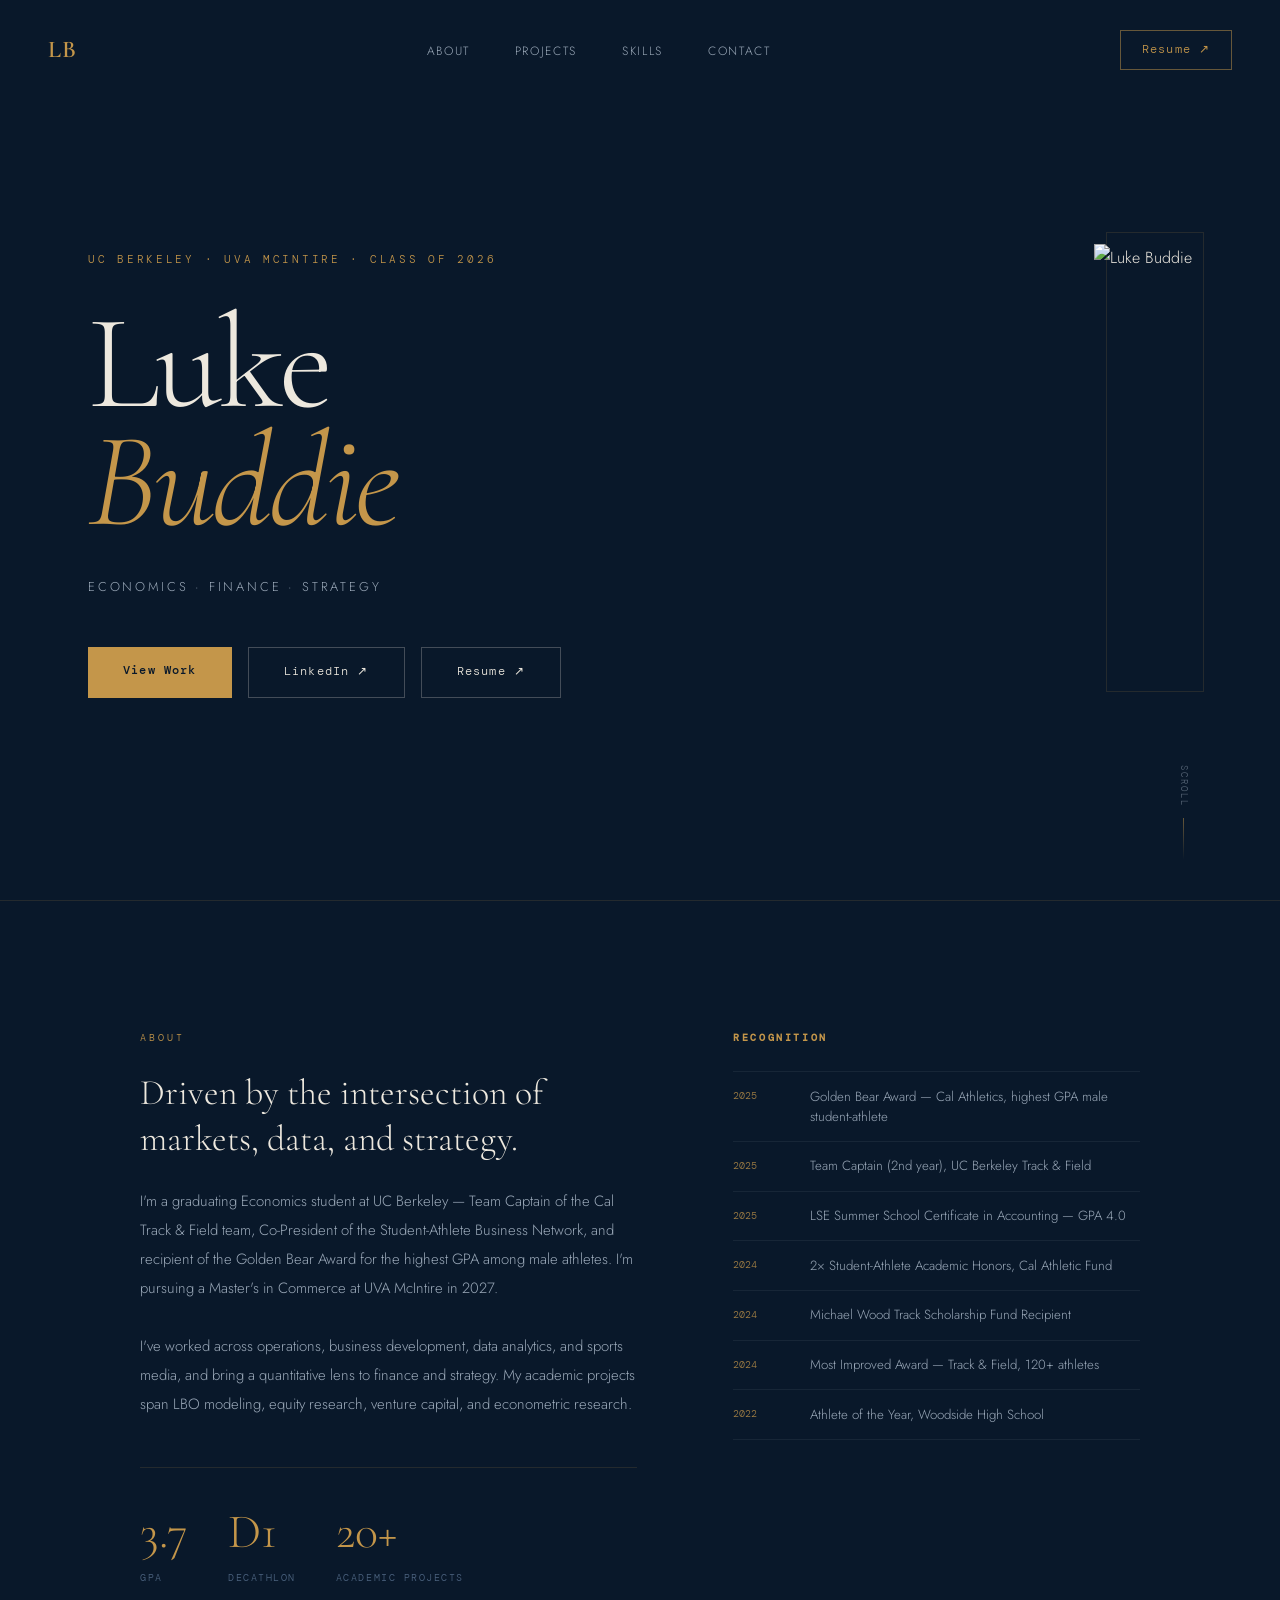
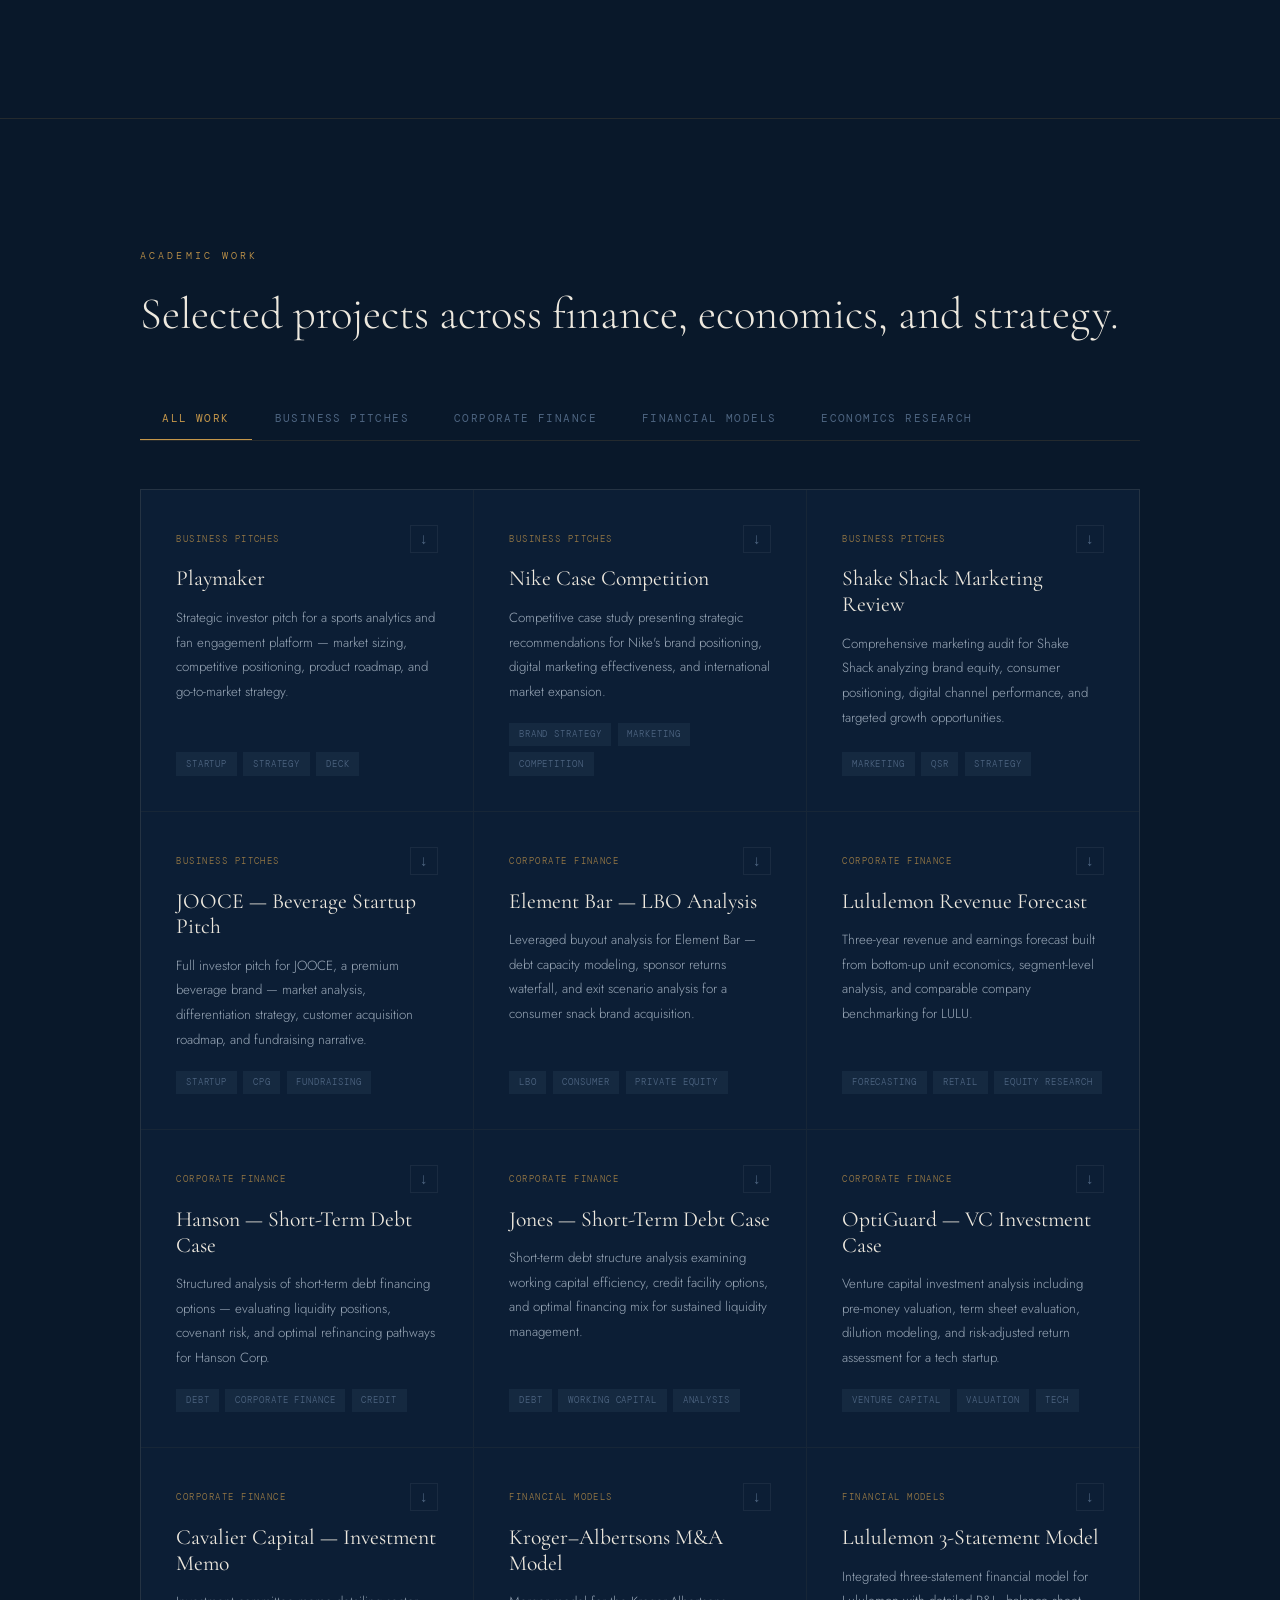
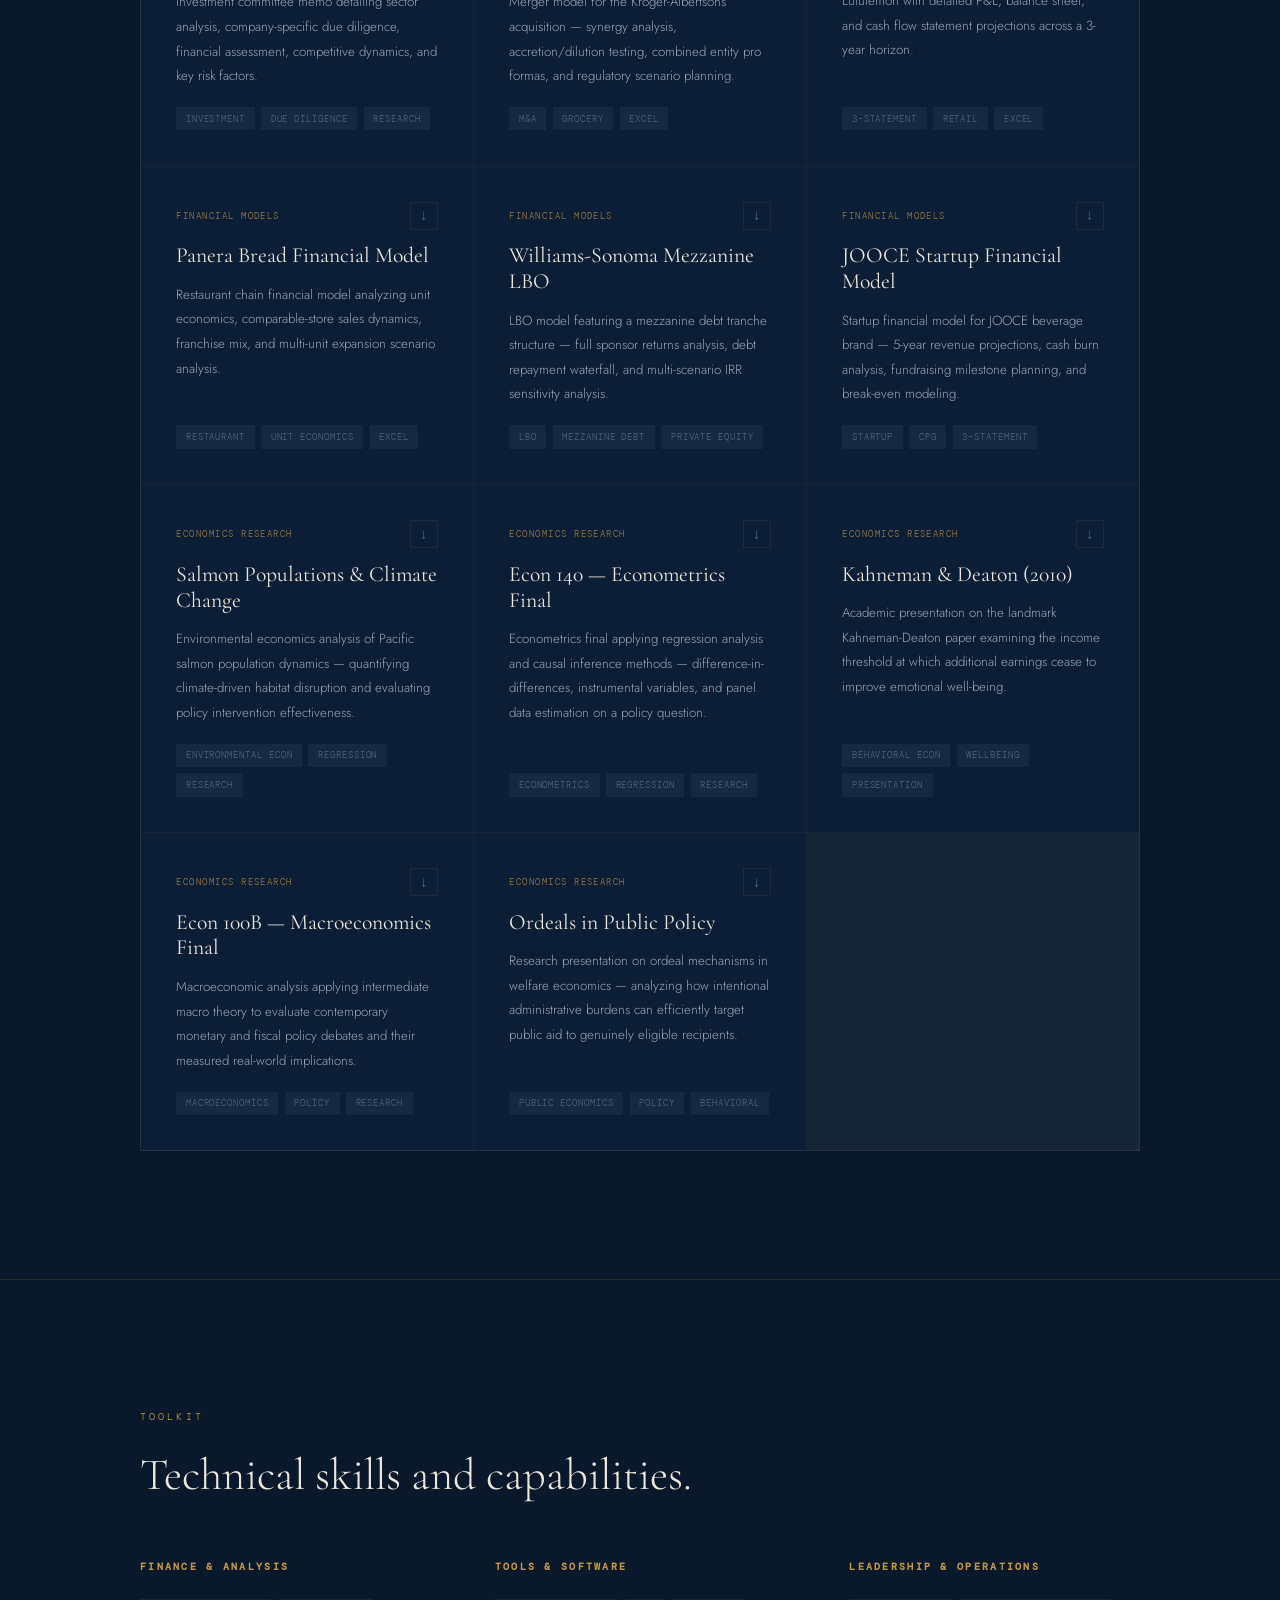
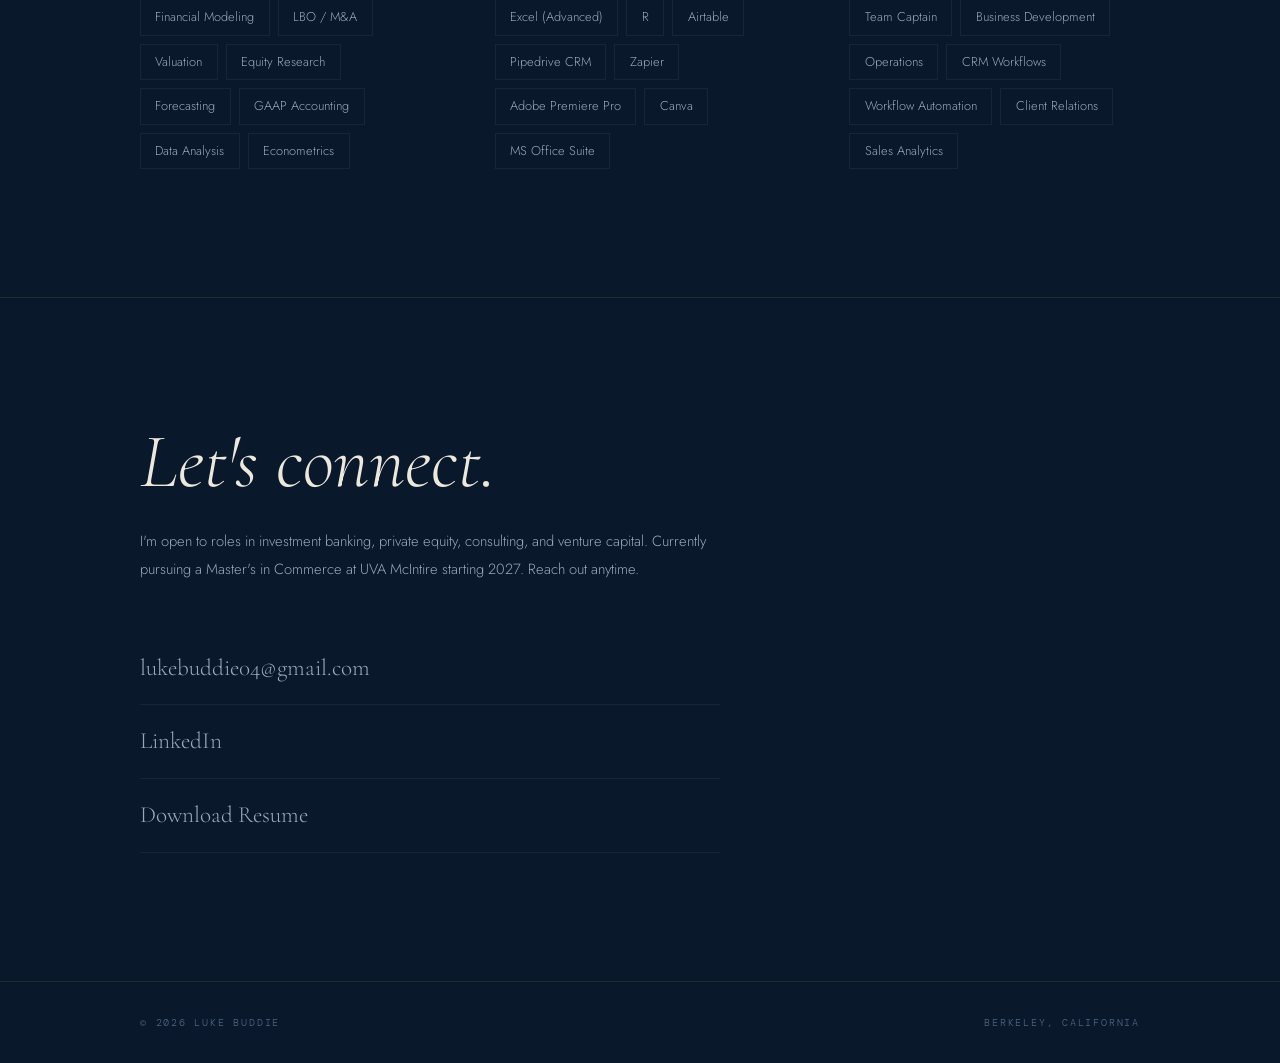
==== index.html @ 6f617be4 "Add files via upload" ====
<!DOCTYPE html>
<html lang="en">
<head>
    <meta charset="UTF-8">
    <meta name="viewport" content="width=device-width, initial-scale=1.0">
    <title>Luke Buddie | Economics & Finance Portfolio</title>
    <meta name="description" content="Portfolio of Luke Buddie — Economics student at UC Berkeley, finance and strategy professional, UC Berkeley Track & Field Team Captain.">
    <meta property="og:title" content="Luke Buddie | Economics & Finance Portfolio">
    <meta property="og:description" content="Academic projects in financial modeling, corporate finance, business strategy, and economics research.">
    <link rel="preconnect" href="https://fonts.googleapis.com">
    <link rel="preconnect" href="https://fonts.gstatic.com" crossorigin>
    <link href="https://fonts.googleapis.com/css2?family=Cormorant+Garamond:ital,wght@0,300;0,400;0,600;1,300;1,400;1,600&family=Jost:wght@300;400;500&family=DM+Mono:wght@300;400&display=swap" rel="stylesheet">
    <link rel="stylesheet" href="style.css">
</head>
<body>

<!-- ============ NAV ============ -->
<nav id="navbar">
    <a href="#" class="nav-logo">LB</a>
    <ul class="nav-links">
        <li><a href="#about">About</a></li>
        <li><a href="#projects">Projects</a></li>
        <li><a href="#skills">Skills</a></li>
        <li><a href="#contact">Contact</a></li>
    </ul>
    <a href="assets/Luke_Buddie_Resume.pdf" class="nav-cta" target="_blank">Resume ↗</a>
</nav>

<!-- ============ HERO ============ -->
<section id="hero">
    <div class="hero-content">
        <p class="hero-eyebrow reveal">UC Berkeley · UVA McIntire · Class of 2026</p>
        <h1 class="hero-name">
            <span>Luke</span>
            <span class="last">Buddie</span>
        </h1>
        <p class="hero-sub reveal">Economics · Finance · Strategy</p>
        <div class="hero-actions reveal">
            <a href="#projects" class="btn btn-primary">View Work</a>
            <a href="https://www.linkedin.com/in/lukebuddie/" class="btn btn-ghost" target="_blank">LinkedIn ↗</a>
            <a href="assets/Luke_Buddie_Resume.pdf" class="btn btn-ghost" target="_blank">Resume ↗</a>
        </div>
    </div>
    <div class="hero-image reveal">
        <div class="hero-image-wrap">
            <img src="assets/img/headshot.jpg" alt="Luke Buddie">
        </div>
    </div>
    <div class="hero-scroll">
        <span>Scroll</span>
        <div class="scroll-line"></div>
    </div>
</section>

<!-- ============ ABOUT ============ -->
<section id="about">
    <div class="container">
        <div class="about-grid">
            <div class="about-text reveal">
                <span class="section-label">About</span>
                <p class="about-headline">Driven by the intersection of markets, data, and strategy.</p>
                <p class="about-body">I'm a graduating Economics student at UC Berkeley — Team Captain of the Cal Track & Field team, Co-President of the Student-Athlete Business Network, and recipient of the Golden Bear Award for the highest GPA among male athletes. I'm pursuing a Master's in Commerce at UVA McIntire in 2027.<br><br>I've worked across operations, business development, data analytics, and sports media, and bring a quantitative lens to finance and strategy. My academic projects span LBO modeling, equity research, venture capital, and econometric research.</p>
                <div class="about-stats">
                    <div class="stat">
                        <span class="stat-num">3.7</span>
                        <span class="stat-label">GPA</span>
                    </div>
                    <div class="stat">
                        <span class="stat-num">D1</span>
                        <span class="stat-label">Decathlon</span>
                    </div>
                    <div class="stat">
                        <span class="stat-num">20+</span>
                        <span class="stat-label">Academic Projects</span>
                    </div>
                </div>
            </div>
            <div class="about-awards reveal">
                <h3 class="section-label">Recognition</h3>
                <ul>
                    <li>
                        <span class="award-year">2025</span>
                        <span>Golden Bear Award — Cal Athletics, highest GPA male student-athlete</span>
                    </li>
                    <li>
                        <span class="award-year">2025</span>
                        <span>Team Captain (2nd year), UC Berkeley Track & Field</span>
                    </li>
                    <li>
                        <span class="award-year">2025</span>
                        <span>LSE Summer School Certificate in Accounting — GPA 4.0</span>
                    </li>
                    <li>
                        <span class="award-year">2024</span>
                        <span>2× Student-Athlete Academic Honors, Cal Athletic Fund</span>
                    </li>
                    <li>
                        <span class="award-year">2024</span>
                        <span>Michael Wood Track Scholarship Fund Recipient</span>
                    </li>
                    <li>
                        <span class="award-year">2024</span>
                        <span>Most Improved Award — Track & Field, 120+ athletes</span>
                    </li>
                    <li>
                        <span class="award-year">2022</span>
                        <span>Athlete of the Year, Woodside High School</span>
                    </li>
                </ul>
            </div>
        </div>
    </div>
</section>

<!-- ============ PROJECTS ============ -->
<section id="projects">
    <div class="container">
        <span class="section-label reveal">Academic Work</span>
        <p class="section-headline reveal">Selected projects across finance, economics, and strategy.</p>

        <div class="tabs reveal">
            <button class="tab-btn active" data-filter="all">All Work</button>
            <button class="tab-btn" data-filter="business">Business Pitches</button>
            <button class="tab-btn" data-filter="corporate">Corporate Finance</button>
            <button class="tab-btn" data-filter="models">Financial Models</button>
            <button class="tab-btn" data-filter="economics">Economics Research</button>
        </div>

        <div class="projects-grid">

            <!-- ── BUSINESS PITCHES ── -->
            <div class="project-card" data-category="business">
                <div class="card-header">
                    <span class="card-tag">Business Pitches</span>
                    <a href="files/business-pitches/Playmaker Final Pitch.pptx" class="card-link" download title="Download">↓</a>
                </div>
                <h3>Playmaker</h3>
                <p>Strategic investor pitch for a sports analytics and fan engagement platform — market sizing, competitive positioning, product roadmap, and go-to-market strategy.</p>
                <div class="card-tags">
                    <span>Startup</span><span>Strategy</span><span>Deck</span>
                </div>
            </div>

            <div class="project-card" data-category="business">
                <div class="card-header">
                    <span class="card-tag">Business Pitches</span>
                    <a href="files/business-pitches/Nike Case Competition 2023.pdf" class="card-link" download title="Download">↓</a>
                </div>
                <h3>Nike Case Competition</h3>
                <p>Competitive case study presenting strategic recommendations for Nike's brand positioning, digital marketing effectiveness, and international market expansion.</p>
                <div class="card-tags">
                    <span>Brand Strategy</span><span>Marketing</span><span>Competition</span>
                </div>
            </div>

            <div class="project-card" data-category="business">
                <div class="card-header">
                    <span class="card-tag">Business Pitches</span>
                    <a href="files/business-pitches/Copy of Shake Shack Marketing Review.pptx" class="card-link" download title="Download">↓</a>
                </div>
                <h3>Shake Shack Marketing Review</h3>
                <p>Comprehensive marketing audit for Shake Shack analyzing brand equity, consumer positioning, digital channel performance, and targeted growth opportunities.</p>
                <div class="card-tags">
                    <span>Marketing</span><span>QSR</span><span>Strategy</span>
                </div>
            </div>

            <div class="project-card" data-category="business">
                <div class="card-header">
                    <span class="card-tag">Business Pitches</span>
                    <a href="files/business-pitches/JOOCE Presentation.pptx" class="card-link" download title="Download">↓</a>
                </div>
                <h3>JOOCE — Beverage Startup Pitch</h3>
                <p>Full investor pitch for JOOCE, a premium beverage brand — market analysis, differentiation strategy, customer acquisition roadmap, and fundraising narrative.</p>
                <div class="card-tags">
                    <span>Startup</span><span>CPG</span><span>Fundraising</span>
                </div>
            </div>

            <!-- ── CORPORATE FINANCE ── -->
            <div class="project-card" data-category="corporate">
                <div class="card-header">
                    <span class="card-tag">Corporate Finance</span>
                    <a href="files/corporate-finance/Element Bar- LB, HA, NF, IC (2).pdf" class="card-link" download title="Download">↓</a>
                </div>
                <h3>Element Bar — LBO Analysis</h3>
                <p>Leveraged buyout analysis for Element Bar — debt capacity modeling, sponsor returns waterfall, and exit scenario analysis for a consumer snack brand acquisition.</p>
                <div class="card-tags">
                    <span>LBO</span><span>Consumer</span><span>Private Equity</span>
                </div>
            </div>

            <div class="project-card" data-category="corporate">
                <div class="card-header">
                    <span class="card-tag">Corporate Finance</span>
                    <a href="files/corporate-finance/CASE B_ Lululemon forecasts - Luke Buddie.pdf" class="card-link" download title="Download">↓</a>
                </div>
                <h3>Lululemon Revenue Forecast</h3>
                <p>Three-year revenue and earnings forecast built from bottom-up unit economics, segment-level analysis, and comparable company benchmarking for LULU.</p>
                <div class="card-tags">
                    <span>Forecasting</span><span>Retail</span><span>Equity Research</span>
                </div>
            </div>

            <div class="project-card" data-category="corporate">
                <div class="card-header">
                    <span class="card-tag">Corporate Finance</span>
                    <a href="files/corporate-finance/Hanson - ST Debt Case.pdf" class="card-link" download title="Download">↓</a>
                </div>
                <h3>Hanson — Short-Term Debt Case</h3>
                <p>Structured analysis of short-term debt financing options — evaluating liquidity positions, covenant risk, and optimal refinancing pathways for Hanson Corp.</p>
                <div class="card-tags">
                    <span>Debt</span><span>Corporate Finance</span><span>Credit</span>
                </div>
            </div>

            <div class="project-card" data-category="corporate">
                <div class="card-header">
                    <span class="card-tag">Corporate Finance</span>
                    <a href="files/corporate-finance/Jones - ST Debt Case.pdf" class="card-link" download title="Download">↓</a>
                </div>
                <h3>Jones — Short-Term Debt Case</h3>
                <p>Short-term debt structure analysis examining working capital efficiency, credit facility options, and optimal financing mix for sustained liquidity management.</p>
                <div class="card-tags">
                    <span>Debt</span><span>Working Capital</span><span>Analysis</span>
                </div>
            </div>

            <div class="project-card" data-category="corporate">
                <div class="card-header">
                    <span class="card-tag">Corporate Finance</span>
                    <a href="files/corporate-finance/OptiGuard - VC Case.pdf" class="card-link" download title="Download">↓</a>
                </div>
                <h3>OptiGuard — VC Investment Case</h3>
                <p>Venture capital investment analysis including pre-money valuation, term sheet evaluation, dilution modeling, and risk-adjusted return assessment for a tech startup.</p>
                <div class="card-tags">
                    <span>Venture Capital</span><span>Valuation</span><span>Tech</span>
                </div>
            </div>

            <div class="project-card" data-category="corporate">
                <div class="card-header">
                    <span class="card-tag">Corporate Finance</span>
                    <a href="files/corporate-finance/Cavalier Capital- LB, GD, PS, CC.pdf" class="card-link" download title="Download">↓</a>
                </div>
                <h3>Cavalier Capital — Investment Memo</h3>
                <p>Investment committee memo detailing sector analysis, company-specific due diligence, financial assessment, competitive dynamics, and key risk factors.</p>
                <div class="card-tags">
                    <span>Investment</span><span>Due Diligence</span><span>Research</span>
                </div>
            </div>

            <!-- ── FINANCIAL MODELS ── -->
            <div class="project-card" data-category="models">
                <div class="card-header">
                    <span class="card-tag">Financial Models</span>
                    <a href="files/financial-models/Kroger Albertsons Excel (1).xlsx" class="card-link" download title="Download">↓</a>
                </div>
                <h3>Kroger–Albertsons M&amp;A Model</h3>
                <p>Merger model for the Kroger-Albertsons acquisition — synergy analysis, accretion/dilution testing, combined entity pro formas, and regulatory scenario planning.</p>
                <div class="card-tags">
                    <span>M&amp;A</span><span>Grocery</span><span>Excel</span>
                </div>
            </div>

            <div class="project-card" data-category="models">
                <div class="card-header">
                    <span class="card-tag">Financial Models</span>
                    <a href="files/financial-models/Case B Financials for Lululemon- Luke Buddie.xlsx" class="card-link" download title="Download">↓</a>
                </div>
                <h3>Lululemon 3-Statement Model</h3>
                <p>Integrated three-statement financial model for Lululemon with detailed P&amp;L, balance sheet, and cash flow statement projections across a 3-year horizon.</p>
                <div class="card-tags">
                    <span>3-Statement</span><span>Retail</span><span>Excel</span>
                </div>
            </div>

            <div class="project-card" data-category="models">
                <div class="card-header">
                    <span class="card-tag">Financial Models</span>
                    <a href="files/financial-models/Panera Case- Luke Buddie.xlsx" class="card-link" download title="Download">↓</a>
                </div>
                <h3>Panera Bread Financial Model</h3>
                <p>Restaurant chain financial model analyzing unit economics, comparable-store sales dynamics, franchise mix, and multi-unit expansion scenario analysis.</p>
                <div class="card-tags">
                    <span>Restaurant</span><span>Unit Economics</span><span>Excel</span>
                </div>
            </div>

            <div class="project-card" data-category="models">
                <div class="card-header">
                    <span class="card-tag">Financial Models</span>
                    <a href="files/financial-models/Williams Sonoma- Mezzanine Debt Player LBO.xlsx" class="card-link" download title="Download">↓</a>
                </div>
                <h3>Williams-Sonoma Mezzanine LBO</h3>
                <p>LBO model featuring a mezzanine debt tranche structure — full sponsor returns analysis, debt repayment waterfall, and multi-scenario IRR sensitivity analysis.</p>
                <div class="card-tags">
                    <span>LBO</span><span>Mezzanine Debt</span><span>Private Equity</span>
                </div>
            </div>

            <div class="project-card" data-category="models">
                <div class="card-header">
                    <span class="card-tag">Financial Models</span>
                    <a href="files/financial-models/JOOCE Financials.xlsx" class="card-link" download title="Download">↓</a>
                </div>
                <h3>JOOCE Startup Financial Model</h3>
                <p>Startup financial model for JOOCE beverage brand — 5-year revenue projections, cash burn analysis, fundraising milestone planning, and break-even modeling.</p>
                <div class="card-tags">
                    <span>Startup</span><span>CPG</span><span>3-Statement</span>
                </div>
            </div>

            <!-- ── ECONOMICS RESEARCH ── -->
            <div class="project-card" data-category="economics">
                <div class="card-header">
                    <span class="card-tag">Economics Research</span>
                    <a href="files/economics/Salmon Populations and Climate Change.pdf" class="card-link" download title="Download">↓</a>
                </div>
                <h3>Salmon Populations &amp; Climate Change</h3>
                <p>Environmental economics analysis of Pacific salmon population dynamics — quantifying climate-driven habitat disruption and evaluating policy intervention effectiveness.</p>
                <div class="card-tags">
                    <span>Environmental Econ</span><span>Regression</span><span>Research</span>
                </div>
            </div>

            <div class="project-card" data-category="economics">
                <div class="card-header">
                    <span class="card-tag">Economics Research</span>
                    <a href="files/economics/Econ 140 Final Writeup, Luke Buddie (1).pdf" class="card-link" download title="Download">↓</a>
                </div>
                <h3>Econ 140 — Econometrics Final</h3>
                <p>Econometrics final applying regression analysis and causal inference methods — difference-in-differences, instrumental variables, and panel data estimation on a policy question.</p>
                <div class="card-tags">
                    <span>Econometrics</span><span>Regression</span><span>Research</span>
                </div>
            </div>

            <div class="project-card" data-category="economics">
                <div class="card-header">
                    <span class="card-tag">Economics Research</span>
                    <a href="files/economics/Kahneman & Deaton(2010) .pptx" class="card-link" download title="Download">↓</a>
                </div>
                <h3>Kahneman &amp; Deaton (2010)</h3>
                <p>Academic presentation on the landmark Kahneman-Deaton paper examining the income threshold at which additional earnings cease to improve emotional well-being.</p>
                <div class="card-tags">
                    <span>Behavioral Econ</span><span>Wellbeing</span><span>Presentation</span>
                </div>
            </div>

            <div class="project-card" data-category="economics">
                <div class="card-header">
                    <span class="card-tag">Economics Research</span>
                    <a href="files/economics/Econ 100B Final Project (1).pdf" class="card-link" download title="Download">↓</a>
                </div>
                <h3>Econ 100B — Macroeconomics Final</h3>
                <p>Macroeconomic analysis applying intermediate macro theory to evaluate contemporary monetary and fiscal policy debates and their measured real-world implications.</p>
                <div class="card-tags">
                    <span>Macroeconomics</span><span>Policy</span><span>Research</span>
                </div>
            </div>

            <div class="project-card" data-category="economics">
                <div class="card-header">
                    <span class="card-tag">Economics Research</span>
                    <a href="files/economics/Ordeals.pptx" class="card-link" download title="Download">↓</a>
                </div>
                <h3>Ordeals in Public Policy</h3>
                <p>Research presentation on ordeal mechanisms in welfare economics — analyzing how intentional administrative burdens can efficiently target public aid to genuinely eligible recipients.</p>
                <div class="card-tags">
                    <span>Public Economics</span><span>Policy</span><span>Behavioral</span>
                </div>
            </div>

        </div><!-- /projects-grid -->
    </div>
</section>

<!-- ============ SKILLS ============ -->
<section id="skills">
    <div class="container">
        <span class="section-label reveal">Toolkit</span>
        <p class="section-headline reveal">Technical skills and capabilities.</p>
        <div class="skills-grid reveal">
            <div class="skill-group">
                <h4>Finance &amp; Analysis</h4>
                <div class="skill-tags">
                    <span>Financial Modeling</span>
                    <span>LBO / M&amp;A</span>
                    <span>Valuation</span>
                    <span>Equity Research</span>
                    <span>Forecasting</span>
                    <span>GAAP Accounting</span>
                    <span>Data Analysis</span>
                    <span>Econometrics</span>
                </div>
            </div>
            <div class="skill-group">
                <h4>Tools &amp; Software</h4>
                <div class="skill-tags">
                    <span>Excel (Advanced)</span>
                    <span>R</span>
                    <span>Airtable</span>
                    <span>Pipedrive CRM</span>
                    <span>Zapier</span>
                    <span>Adobe Premiere Pro</span>
                    <span>Canva</span>
                    <span>MS Office Suite</span>
                </div>
            </div>
            <div class="skill-group">
                <h4>Leadership &amp; Operations</h4>
                <div class="skill-tags">
                    <span>Team Captain</span>
                    <span>Business Development</span>
                    <span>Operations</span>
                    <span>CRM Workflows</span>
                    <span>Workflow Automation</span>
                    <span>Client Relations</span>
                    <span>Sales Analytics</span>
                </div>
            </div>
        </div>
    </div>
</section>

<!-- ============ CONTACT ============ -->
<section id="contact">
    <div class="container">
        <div class="contact-inner reveal">
            <h2>Let's connect.</h2>
            <p>I'm open to roles in investment banking, private equity, consulting, and venture capital. Currently pursuing a Master's in Commerce at UVA McIntire starting 2027. Reach out anytime.</p>
            <div class="contact-links">
                <a href="mailto:lukebuddie04@gmail.com">
                    lukebuddie04@gmail.com
                    <span>→</span>
                </a>
                <a href="https://www.linkedin.com/in/lukebuddie/" target="_blank">
                    LinkedIn
                    <span>↗</span>
                </a>
                <a href="assets/Luke_Buddie_Resume.pdf" target="_blank">
                    Download Resume
                    <span>↗</span>
                </a>
            </div>
        </div>
    </div>
</section>

<!-- ============ FOOTER ============ -->
<footer>
    <div class="container">
        <span>© 2026 Luke Buddie</span>
        <span>Berkeley, California</span>
    </div>
</footer>

<!-- ============ SCRIPTS ============ -->
<script>
    // ── Scroll reveal ──
    const revealObserver = new IntersectionObserver((entries) => {
        entries.forEach((entry, i) => {
            if (entry.isIntersecting) {
                setTimeout(() => {
                    entry.target.classList.add('visible');
                }, i * 55);
                revealObserver.unobserve(entry.target);
            }
        });
    }, { threshold: 0.07, rootMargin: '0px 0px -50px 0px' });

    document.querySelectorAll('.reveal').forEach(el => revealObserver.observe(el));

    // ── Project card scroll reveal (separate, so grid cells stagger nicely) ──
    const cardObserver = new IntersectionObserver((entries) => {
        entries.forEach((entry, i) => {
            if (entry.isIntersecting) {
                setTimeout(() => {
                    entry.target.style.opacity = '1';
                    entry.target.style.transform = 'translateY(0)';
                }, i * 45);
                cardObserver.unobserve(entry.target);
            }
        });
    }, { threshold: 0.05, rootMargin: '0px 0px -30px 0px' });

    document.querySelectorAll('.project-card').forEach(card => {
        card.style.opacity = '0';
        card.style.transform = 'translateY(22px)';
        card.style.transition = 'opacity 0.7s cubic-bezier(0.16,1,0.3,1), transform 0.7s cubic-bezier(0.16,1,0.3,1), background 0.35s';
        cardObserver.observe(card);
    });

    // ── Nav scroll effect ──
    const navbar = document.getElementById('navbar');
    window.addEventListener('scroll', () => {
        navbar.classList.toggle('scrolled', window.scrollY > 60);
    }, { passive: true });

    // ── Project tab filtering ──
    document.querySelectorAll('.tab-btn').forEach(btn => {
        btn.addEventListener('click', () => {
            document.querySelectorAll('.tab-btn').forEach(b => b.classList.remove('active'));
            btn.classList.add('active');

            const filter = btn.dataset.filter;
            let delay = 0;

            document.querySelectorAll('.project-card').forEach(card => {
                const show = filter === 'all' || card.dataset.category === filter;
                if (show) {
                    card.style.display = 'flex';
                    card.style.opacity = '0';
                    card.style.transform = 'translateY(16px)';
                    setTimeout(() => {
                        card.style.opacity = '1';
                        card.style.transform = 'translateY(0)';
                    }, delay);
                    delay += 40;
                } else {
                    card.style.display = 'none';
                }
            });
        });
    });
</script>
</body>
</html>
---- style.css ----
/* ============================================
   ROOT & RESET
   ============================================ */
*, *::before, *::after {
    box-sizing: border-box;
    margin: 0;
    padding: 0;
}

:root {
    --navy:       #09182a;
    --navy-mid:   #0d2037;
    --navy-card:  #0c1e35;
    --navy-light: #142c48;
    --gold:       #c4964a;
    --gold-light: #d9b87a;
    --cream:      #ede8de;
    --cream-dim:  #9aa8b8;
    --muted:      #4d6480;
    --border:     rgba(196, 150, 74, 0.14);
    --border-dim: rgba(255, 255, 255, 0.06);

    --font-display: 'Cormorant Garamond', Georgia, serif;
    --font-body:    'Jost', sans-serif;
    --font-mono:    'DM Mono', monospace;

    --ease:     cubic-bezier(0.25, 0.46, 0.45, 0.94);
    --ease-out: cubic-bezier(0.16, 1, 0.3, 1);
}

html {
    scroll-behavior: smooth;
}

body {
    background: var(--navy);
    color: var(--cream);
    font-family: var(--font-body);
    font-weight: 300;
    line-height: 1.75;
    overflow-x: hidden;
}

::selection {
    background: var(--gold);
    color: var(--navy);
}

::-webkit-scrollbar { width: 3px; }
::-webkit-scrollbar-track { background: var(--navy); }
::-webkit-scrollbar-thumb { background: var(--gold); border-radius: 2px; }

/* ============================================
   ANIMATIONS
   ============================================ */
@keyframes nameIn {
    from { opacity: 0; transform: translateY(48px) skewY(2deg); }
    to   { opacity: 1; transform: translateY(0) skewY(0); }
}

@keyframes scrollPulse {
    0%   { transform: scaleY(0); opacity: 1; transform-origin: top; }
    70%  { transform: scaleY(1); opacity: 1; transform-origin: top; }
    100% { transform: scaleY(1); opacity: 0; transform-origin: top; }
}

.reveal {
    opacity: 0;
    transform: translateY(28px);
    transition: opacity 0.9s var(--ease-out), transform 0.9s var(--ease-out);
}
.reveal.visible {
    opacity: 1;
    transform: translateY(0);
}

/* ============================================
   LAYOUT
   ============================================ */
.container {
    max-width: 1080px;
    margin: 0 auto;
    padding: 0 2.5rem;
}

.section-label {
    font-family: var(--font-mono);
    font-size: 0.65rem;
    letter-spacing: 0.3em;
    text-transform: uppercase;
    color: var(--gold);
    margin-bottom: 1.4rem;
    display: block;
}

.section-headline {
    font-family: var(--font-display);
    font-size: clamp(2rem, 3.5vw, 2.8rem);
    font-weight: 300;
    line-height: 1.2;
    color: var(--cream);
    margin-bottom: 3.5rem;
}

/* ============================================
   NAVIGATION
   ============================================ */
#navbar {
    position: fixed;
    top: 0; left: 0; right: 0;
    z-index: 100;
    display: flex;
    align-items: center;
    justify-content: space-between;
    padding: 1.8rem 3rem;
    transition: background 0.5s var(--ease), padding 0.4s var(--ease), border-color 0.5s;
    border-bottom: 1px solid transparent;
}

#navbar.scrolled {
    background: rgba(9, 24, 42, 0.93);
    backdrop-filter: blur(14px);
    padding: 1.1rem 3rem;
    border-bottom-color: var(--border);
}

.nav-logo {
    font-family: var(--font-display);
    font-size: 1.5rem;
    font-weight: 600;
    color: var(--gold);
    text-decoration: none;
    letter-spacing: 0.04em;
}

.nav-links {
    display: flex;
    list-style: none;
    gap: 2.8rem;
}

.nav-links a {
    font-family: var(--font-body);
    font-size: 0.75rem;
    letter-spacing: 0.14em;
    text-transform: uppercase;
    color: var(--cream-dim);
    text-decoration: none;
    transition: color 0.3s;
}

.nav-links a:hover { color: var(--cream); }

.nav-cta {
    font-family: var(--font-mono);
    font-size: 0.72rem;
    letter-spacing: 0.1em;
    color: var(--gold);
    text-decoration: none;
    border: 1px solid rgba(196,150,74,0.5);
    padding: 0.55rem 1.3rem;
    transition: all 0.3s;
}

.nav-cta:hover {
    background: var(--gold);
    color: var(--navy);
    border-color: var(--gold);
}

/* ============================================
   HERO
   ============================================ */
#hero {
    min-height: 100vh;
    display: flex;
    align-items: center;
    padding: 8rem 3rem 5rem;
    max-width: 1200px;
    margin: 0 auto;
    gap: 5rem;
    position: relative;
}

.hero-content { flex: 1.3; }

.hero-eyebrow {
    font-family: var(--font-mono);
    font-size: 0.68rem;
    letter-spacing: 0.25em;
    text-transform: uppercase;
    color: var(--gold);
    margin-bottom: 2.2rem;
    transition-delay: 0.05s;
}

.hero-name {
    font-family: var(--font-display);
    font-size: clamp(5.5rem, 10.5vw, 9.5rem);
    font-weight: 300;
    line-height: 0.88;
    letter-spacing: -0.025em;
    display: flex;
    flex-direction: column;
    margin-bottom: 2.2rem;
    overflow: hidden;
}

.hero-name span {
    display: block;
    opacity: 0;
    animation: nameIn 1.2s var(--ease-out) forwards;
}

.hero-name .last {
    color: var(--gold);
    font-style: italic;
    animation-delay: 0.18s;
}

.hero-sub {
    font-family: var(--font-body);
    font-size: 0.8rem;
    letter-spacing: 0.22em;
    text-transform: uppercase;
    color: var(--cream-dim);
    margin-bottom: 3rem;
    transition-delay: 0.35s;
}

.hero-actions {
    display: flex;
    gap: 1rem;
    flex-wrap: wrap;
    transition-delay: 0.45s;
}

.btn {
    font-family: var(--font-mono);
    font-size: 0.72rem;
    letter-spacing: 0.1em;
    text-decoration: none;
    padding: 0.9rem 2.2rem;
    transition: all 0.35s var(--ease);
    cursor: pointer;
    border: none;
    display: inline-block;
}

.btn-primary {
    background: var(--gold);
    color: var(--navy);
    font-weight: 500;
}
.btn-primary:hover {
    background: var(--gold-light);
    transform: translateY(-2px);
}

.btn-ghost {
    color: var(--cream);
    border: 1px solid rgba(237,232,222,0.25);
}
.btn-ghost:hover {
    border-color: var(--cream-dim);
    background: rgba(255,255,255,0.04);
    transform: translateY(-2px);
}

/* Hero image */
.hero-image {
    flex: 0.75;
    display: flex;
    justify-content: flex-end;
    align-items: flex-end;
    transition-delay: 0.5s;
}

.hero-image-wrap {
    position: relative;
}

.hero-image-wrap::before {
    content: '';
    position: absolute;
    inset: -12px -12px 12px 12px;
    border: 1px solid var(--border);
    pointer-events: none;
}

.hero-image img {
    width: 100%;
    max-width: 330px;
    height: 460px;
    object-fit: cover;
    object-position: center top;
    display: block;
    filter: grayscale(15%);
}

/* Scroll indicator */
.hero-scroll {
    position: absolute;
    bottom: 2.5rem;
    right: 3rem;
    display: flex;
    flex-direction: column;
    align-items: center;
    gap: 0.7rem;
    opacity: 0.5;
}

.hero-scroll span {
    font-family: var(--font-mono);
    font-size: 0.58rem;
    letter-spacing: 0.22em;
    text-transform: uppercase;
    color: var(--cream-dim);
    writing-mode: vertical-rl;
}

.scroll-line {
    width: 1px;
    height: 42px;
    background: linear-gradient(to bottom, var(--gold), transparent);
    animation: scrollPulse 2.2s ease-in-out infinite;
}

/* ============================================
   ABOUT
   ============================================ */
#about {
    padding: 8rem 0;
    border-top: 1px solid var(--border);
}

.about-grid {
    display: grid;
    grid-template-columns: 1.1fr 0.9fr;
    gap: 6rem;
    align-items: start;
}

.about-headline {
    font-family: var(--font-display);
    font-size: clamp(1.7rem, 2.8vw, 2.3rem);
    font-weight: 300;
    line-height: 1.3;
    color: var(--cream);
    margin-bottom: 1.5rem;
}

.about-body {
    font-size: 0.93rem;
    color: var(--cream-dim);
    line-height: 1.95;
    margin-bottom: 3rem;
}

.about-stats {
    display: flex;
    gap: 2.5rem;
    padding-top: 2.5rem;
    border-top: 1px solid var(--border);
}

.stat-num {
    display: block;
    font-family: var(--font-display);
    font-size: 3rem;
    font-weight: 300;
    color: var(--gold);
    line-height: 1;
    margin-bottom: 0.4rem;
}

.stat-label {
    font-family: var(--font-mono);
    font-size: 0.6rem;
    letter-spacing: 0.16em;
    text-transform: uppercase;
    color: var(--muted);
}

/* Awards */
.about-awards h3 {
    font-family: var(--font-mono);
    font-size: 0.65rem;
    letter-spacing: 0.25em;
    text-transform: uppercase;
    color: var(--gold);
    margin-bottom: 1.5rem;
}

.about-awards ul { list-style: none; }

.about-awards li {
    display: grid;
    grid-template-columns: 58px 1fr;
    gap: 1.2rem;
    padding: 0.9rem 0;
    border-bottom: 1px solid var(--border-dim);
    font-size: 0.83rem;
    color: var(--cream-dim);
    line-height: 1.5;
}

.about-awards li:first-child { border-top: 1px solid var(--border-dim); }

.award-year {
    font-family: var(--font-mono);
    font-size: 0.65rem;
    color: var(--gold);
    padding-top: 0.1rem;
    opacity: 0.8;
}

/* ============================================
   PROJECTS
   ============================================ */
#projects {
    padding: 8rem 0;
    border-top: 1px solid var(--border);
}

/* Tabs */
.tabs {
    display: flex;
    border-bottom: 1px solid var(--border);
    margin-bottom: 3rem;
    overflow-x: auto;
    scrollbar-width: none;
}
.tabs::-webkit-scrollbar { display: none; }

.tab-btn {
    font-family: var(--font-mono);
    font-size: 0.68rem;
    letter-spacing: 0.13em;
    text-transform: uppercase;
    color: var(--muted);
    background: none;
    border: none;
    padding: 0.85rem 1.4rem;
    cursor: pointer;
    transition: color 0.3s;
    border-bottom: 2px solid transparent;
    margin-bottom: -1px;
    white-space: nowrap;
}
.tab-btn:hover { color: var(--cream-dim); }
.tab-btn.active {
    color: var(--gold);
    border-bottom-color: var(--gold);
}

/* Grid */
.projects-grid {
    display: grid;
    grid-template-columns: repeat(auto-fill, minmax(310px, 1fr));
    gap: 1px;
    background: var(--border-dim);
    border: 1px solid var(--border-dim);
}

.project-card {
    background: var(--navy-card);
    padding: 2.2rem;
    display: flex;
    flex-direction: column;
    gap: 0.85rem;
    position: relative;
    overflow: hidden;
    transition: background 0.35s, transform 0.35s var(--ease);
}

.project-card::after {
    content: '';
    position: absolute;
    left: 0; top: 0; bottom: 0;
    width: 2px;
    background: var(--gold);
    transform: scaleY(0);
    transform-origin: bottom;
    transition: transform 0.4s var(--ease-out);
}

.project-card:hover { background: var(--navy-light); }
.project-card:hover::after { transform: scaleY(1); }

.card-header {
    display: flex;
    justify-content: space-between;
    align-items: center;
}

.card-tag {
    font-family: var(--font-mono);
    font-size: 0.58rem;
    letter-spacing: 0.16em;
    text-transform: uppercase;
    color: var(--gold);
    opacity: 0.75;
}

.card-link {
    width: 28px;
    height: 28px;
    display: flex;
    align-items: center;
    justify-content: center;
    color: var(--muted);
    text-decoration: none;
    border: 1px solid var(--border-dim);
    font-size: 0.95rem;
    transition: all 0.3s;
}
.card-link:hover {
    color: var(--gold);
    border-color: rgba(196,150,74,0.4);
}

.project-card h3 {
    font-family: var(--font-display);
    font-size: 1.35rem;
    font-weight: 400;
    color: var(--cream);
    line-height: 1.2;
}

.project-card p {
    font-size: 0.83rem;
    color: var(--cream-dim);
    line-height: 1.85;
    flex: 1;
}

.card-tags {
    display: flex;
    flex-wrap: wrap;
    gap: 0.4rem;
    margin-top: 0.3rem;
}

.card-tags span {
    font-family: var(--font-mono);
    font-size: 0.58rem;
    letter-spacing: 0.1em;
    text-transform: uppercase;
    color: var(--muted);
    background: rgba(77,100,128,0.15);
    padding: 0.22rem 0.6rem;
}

/* ============================================
   SKILLS
   ============================================ */
#skills {
    padding: 8rem 0;
    border-top: 1px solid var(--border);
}

.skills-grid {
    display: grid;
    grid-template-columns: repeat(3, 1fr);
    gap: 4rem;
}

.skill-group h4 {
    font-family: var(--font-mono);
    font-size: 0.65rem;
    letter-spacing: 0.22em;
    text-transform: uppercase;
    color: var(--gold);
    margin-bottom: 1.4rem;
}

.skill-tags {
    display: flex;
    flex-wrap: wrap;
    gap: 0.5rem;
}

.skill-tags span {
    font-family: var(--font-body);
    font-size: 0.8rem;
    font-weight: 300;
    color: var(--cream-dim);
    border: 1px solid var(--border-dim);
    padding: 0.38rem 0.9rem;
    transition: border-color 0.3s, color 0.3s;
}

.skill-tags span:hover {
    border-color: rgba(196,150,74,0.35);
    color: var(--cream);
}

/* ============================================
   CONTACT
   ============================================ */
#contact {
    padding: 8rem 0;
    border-top: 1px solid var(--border);
}

.contact-inner { max-width: 580px; }

.contact-inner h2 {
    font-family: var(--font-display);
    font-size: clamp(3rem, 6vw, 5.5rem);
    font-weight: 300;
    font-style: italic;
    color: var(--cream);
    line-height: 0.95;
    margin-bottom: 1.8rem;
}

.contact-inner p {
    font-size: 0.92rem;
    color: var(--cream-dim);
    line-height: 1.9;
    margin-bottom: 3rem;
}

.contact-links { display: flex; flex-direction: column; }

.contact-links a {
    font-family: var(--font-display);
    font-size: 1.45rem;
    font-weight: 300;
    color: var(--cream-dim);
    text-decoration: none;
    padding: 1rem 0;
    border-bottom: 1px solid var(--border-dim);
    transition: color 0.3s, padding-left 0.35s var(--ease);
    display: flex;
    align-items: center;
    justify-content: space-between;
}

.contact-links a span {
    font-family: var(--font-mono);
    font-size: 0.75rem;
    opacity: 0;
    transition: opacity 0.3s;
    color: var(--gold);
}

.contact-links a:hover {
    color: var(--cream);
    padding-left: 0.8rem;
}
.contact-links a:hover span { opacity: 1; }

/* ============================================
   FOOTER
   ============================================ */
footer {
    padding: 2rem 0;
    border-top: 1px solid var(--border);
}

footer .container {
    display: flex;
    justify-content: space-between;
    align-items: center;
}

footer span {
    font-family: var(--font-mono);
    font-size: 0.62rem;
    letter-spacing: 0.18em;
    text-transform: uppercase;
    color: var(--muted);
}

/* ============================================
   RESPONSIVE
   ============================================ */
@media (max-width: 900px) {
    #hero {
        flex-direction: column-reverse;
        min-height: auto;
        padding-top: 7rem;
        gap: 3rem;
    }
    .hero-image { justify-content: center; }
    .hero-image img { max-width: 260px; height: 360px; }
    .hero-image-wrap::before { display: none; }

    .about-grid { grid-template-columns: 1fr; gap: 3.5rem; }
    .skills-grid { grid-template-columns: 1fr 1fr; gap: 2.5rem; }
    #navbar { padding: 1.4rem 2rem; }
    #navbar.scrolled { padding: 1rem 2rem; }
}

@media (max-width: 600px) {
    .nav-links { display: none; }
    #navbar, #navbar.scrolled { padding: 1.2rem 1.5rem; }
    #hero { padding: 6rem 1.5rem 3rem; }
    .hero-name { font-size: clamp(4rem, 16vw, 6rem); }
    .container { padding: 0 1.5rem; }
    .projects-grid { grid-template-columns: 1fr; }
    .skills-grid { grid-template-columns: 1fr; }
    .about-stats { gap: 1.8rem; }
    .hero-scroll { display: none; }
    footer .container { flex-direction: column; gap: 0.4rem; }
}
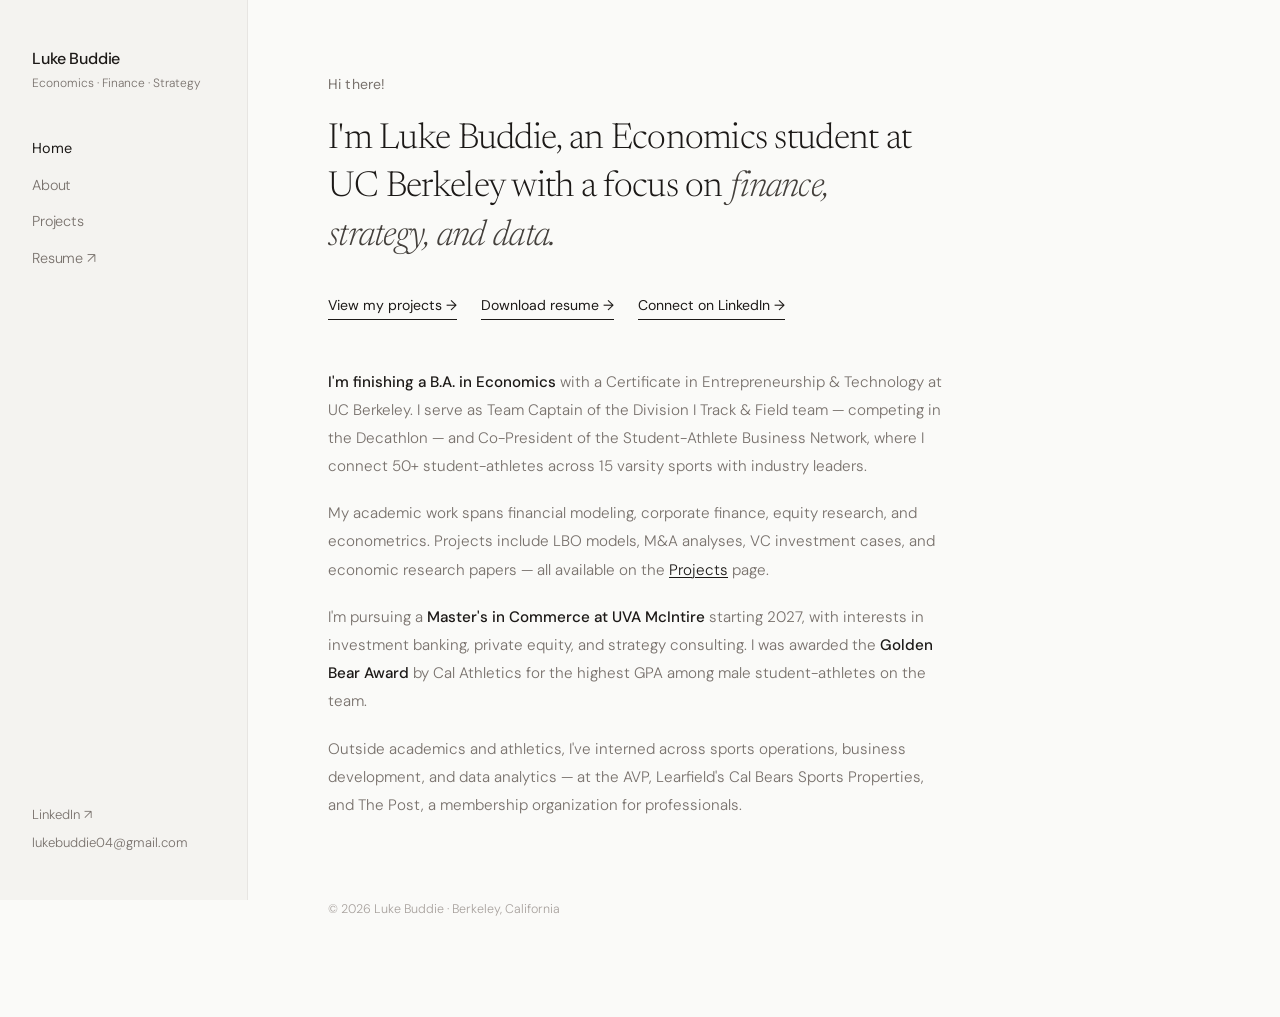
==== commit 4aa70782: "Add files via upload" ====
--- a/index.html
+++ b/index.html
@@ -3,527 +3,90 @@
 <head>
     <meta charset="UTF-8">
     <meta name="viewport" content="width=device-width, initial-scale=1.0">
-    <title>Luke Buddie | Economics & Finance Portfolio</title>
-    <meta name="description" content="Portfolio of Luke Buddie — Economics student at UC Berkeley, finance and strategy professional, UC Berkeley Track & Field Team Captain.">
-    <meta property="og:title" content="Luke Buddie | Economics & Finance Portfolio">
-    <meta property="og:description" content="Academic projects in financial modeling, corporate finance, business strategy, and economics research.">
-    <link rel="preconnect" href="https://fonts.googleapis.com">
-    <link rel="preconnect" href="https://fonts.gstatic.com" crossorigin>
-    <link href="https://fonts.googleapis.com/css2?family=Cormorant+Garamond:ital,wght@0,300;0,400;0,600;1,300;1,400;1,600&family=Jost:wght@300;400;500&family=DM+Mono:wght@300;400&display=swap" rel="stylesheet">
+    <title>Luke Buddie</title>
+    <meta name="description" content="Luke Buddie — Economics at UC Berkeley, finance and strategy.">
     <link rel="stylesheet" href="style.css">
 </head>
 <body>
 
-<!-- ============ NAV ============ -->
-<nav id="navbar">
-    <a href="#" class="nav-logo">LB</a>
-    <ul class="nav-links">
-        <li><a href="#about">About</a></li>
-        <li><a href="#projects">Projects</a></li>
-        <li><a href="#skills">Skills</a></li>
-        <li><a href="#contact">Contact</a></li>
-    </ul>
-    <a href="assets/Luke_Buddie_Resume.pdf" class="nav-cta" target="_blank">Resume ↗</a>
+<!-- Mobile header -->
+<header class="mobile-header">
+    <a href="index.html" class="name">Luke Buddie</a>
+    <button class="mobile-menu-btn" onclick="toggleMenu()" aria-label="Menu">☰</button>
+</header>
+<nav class="mobile-nav" id="mobile-nav">
+    <a href="index.html" class="active">Home</a>
+    <a href="about.html">About</a>
+    <a href="projects.html">Projects</a>
+    <a href="assets/Luke_Buddie_Resume.pdf" target="_blank">Resume ↗</a>
+    <a href="https://www.linkedin.com/in/lukebuddie/" target="_blank">LinkedIn ↗</a>
+    <a href="mailto:lukebuddie04@gmail.com">Email</a>
 </nav>
 
-<!-- ============ HERO ============ -->
-<section id="hero">
-    <div class="hero-content">
-        <p class="hero-eyebrow reveal">UC Berkeley · UVA McIntire · Class of 2026</p>
-        <h1 class="hero-name">
-            <span>Luke</span>
-            <span class="last">Buddie</span>
-        </h1>
-        <p class="hero-sub reveal">Economics · Finance · Strategy</p>
-        <div class="hero-actions reveal">
-            <a href="#projects" class="btn btn-primary">View Work</a>
-            <a href="https://www.linkedin.com/in/lukebuddie/" class="btn btn-ghost" target="_blank">LinkedIn ↗</a>
-            <a href="assets/Luke_Buddie_Resume.pdf" class="btn btn-ghost" target="_blank">Resume ↗</a>
-        </div>
+<!-- Sidebar -->
+<aside class="sidebar">
+    <div class="sidebar-name">
+        <a href="index.html">Luke Buddie<span>Economics · Finance · Strategy</span></a>
     </div>
-    <div class="hero-image reveal">
-        <div class="hero-image-wrap">
-            <img src="assets/img/headshot.jpg" alt="Luke Buddie">
-        </div>
+    <nav class="sidebar-nav">
+        <a href="index.html" class="active">Home</a>
+        <a href="about.html">About</a>
+        <a href="projects.html">Projects</a>
+        <a href="assets/Luke_Buddie_Resume.pdf" target="_blank">Resume ↗</a>
+    </nav>
+    <div class="sidebar-social">
+        <a href="https://www.linkedin.com/in/lukebuddie/" target="_blank">LinkedIn ↗</a>
+        <a href="mailto:lukebuddie04@gmail.com">lukebuddie04@gmail.com</a>
     </div>
-    <div class="hero-scroll">
-        <span>Scroll</span>
-        <div class="scroll-line"></div>
+</aside>
+
+<!-- Main content -->
+<main class="main">
+    <p class="greeting">Hi there!</p>
+
+    <h1 class="headline">
+        I'm Luke Buddie, an Economics student at UC Berkeley with a focus on
+        <em>finance, strategy, and data.</em>
+    </h1>
+
+    <div class="cta-links">
+        <a href="projects.html">View my projects →</a>
+        <a href="assets/Luke_Buddie_Resume.pdf" target="_blank">Download resume →</a>
+        <a href="https://www.linkedin.com/in/lukebuddie/" target="_blank">Connect on LinkedIn →</a>
     </div>
-</section>
 
-<!-- ============ ABOUT ============ -->
-<section id="about">
-    <div class="container">
-        <div class="about-grid">
-            <div class="about-text reveal">
-                <span class="section-label">About</span>
-                <p class="about-headline">Driven by the intersection of markets, data, and strategy.</p>
-                <p class="about-body">I'm a graduating Economics student at UC Berkeley — Team Captain of the Cal Track & Field team, Co-President of the Student-Athlete Business Network, and recipient of the Golden Bear Award for the highest GPA among male athletes. I'm pursuing a Master's in Commerce at UVA McIntire in 2027.<br><br>I've worked across operations, business development, data analytics, and sports media, and bring a quantitative lens to finance and strategy. My academic projects span LBO modeling, equity research, venture capital, and econometric research.</p>
-                <div class="about-stats">
-                    <div class="stat">
-                        <span class="stat-num">3.7</span>
-                        <span class="stat-label">GPA</span>
-                    </div>
-                    <div class="stat">
-                        <span class="stat-num">D1</span>
-                        <span class="stat-label">Decathlon</span>
-                    </div>
-                    <div class="stat">
-                        <span class="stat-num">20+</span>
-                        <span class="stat-label">Academic Projects</span>
-                    </div>
-                </div>
-            </div>
-            <div class="about-awards reveal">
-                <h3 class="section-label">Recognition</h3>
-                <ul>
-                    <li>
-                        <span class="award-year">2025</span>
-                        <span>Golden Bear Award — Cal Athletics, highest GPA male student-athlete</span>
-                    </li>
-                    <li>
-                        <span class="award-year">2025</span>
-                        <span>Team Captain (2nd year), UC Berkeley Track & Field</span>
-                    </li>
-                    <li>
-                        <span class="award-year">2025</span>
-                        <span>LSE Summer School Certificate in Accounting — GPA 4.0</span>
-                    </li>
-                    <li>
-                        <span class="award-year">2024</span>
-                        <span>2× Student-Athlete Academic Honors, Cal Athletic Fund</span>
-                    </li>
-                    <li>
-                        <span class="award-year">2024</span>
-                        <span>Michael Wood Track Scholarship Fund Recipient</span>
-                    </li>
-                    <li>
-                        <span class="award-year">2024</span>
-                        <span>Most Improved Award — Track & Field, 120+ athletes</span>
-                    </li>
-                    <li>
-                        <span class="award-year">2022</span>
-                        <span>Athlete of the Year, Woodside High School</span>
-                    </li>
-                </ul>
-            </div>
-        </div>
+    <div class="body-text">
+        <p>
+            <strong>I'm finishing a B.A. in Economics</strong> with a Certificate in Entrepreneurship &
+            Technology at UC Berkeley. I serve as Team Captain of the Division I Track &amp; Field team
+            — competing in the Decathlon — and Co-President of the Student-Athlete Business Network,
+            where I connect 50+ student-athletes across 15 varsity sports with industry leaders.
+        </p>
+        <p>
+            My academic work spans financial modeling, corporate finance, equity research, and
+            econometrics. Projects include LBO models, M&amp;A analyses, VC investment cases, and
+            economic research papers — all available on the <a href="projects.html">Projects</a> page.
+        </p>
+        <p>
+            I'm pursuing a <strong>Master's in Commerce at UVA McIntire</strong> starting 2027, with
+            interests in investment banking, private equity, and strategy consulting. I was awarded the
+            <strong>Golden Bear Award</strong> by Cal Athletics for the highest GPA among male
+            student-athletes on the team.
+        </p>
+        <p>
+            Outside academics and athletics, I've interned across sports operations, business
+            development, and data analytics — at the AVP, Learfield's Cal Bears Sports Properties,
+            and The Post, a membership organization for professionals.
+        </p>
     </div>
-</section>
 
-<!-- ============ PROJECTS ============ -->
-<section id="projects">
-    <div class="container">
-        <span class="section-label reveal">Academic Work</span>
-        <p class="section-headline reveal">Selected projects across finance, economics, and strategy.</p>
+    <p class="page-footer">© 2026 Luke Buddie · Berkeley, California</p>
+</main>
 
-        <div class="tabs reveal">
-            <button class="tab-btn active" data-filter="all">All Work</button>
-            <button class="tab-btn" data-filter="business">Business Pitches</button>
-            <button class="tab-btn" data-filter="corporate">Corporate Finance</button>
-            <button class="tab-btn" data-filter="models">Financial Models</button>
-            <button class="tab-btn" data-filter="economics">Economics Research</button>
-        </div>
-
-        <div class="projects-grid">
-
-            <!-- ── BUSINESS PITCHES ── -->
-            <div class="project-card" data-category="business">
-                <div class="card-header">
-                    <span class="card-tag">Business Pitches</span>
-                    <a href="files/business-pitches/Playmaker Final Pitch.pptx" class="card-link" download title="Download">↓</a>
-                </div>
-                <h3>Playmaker</h3>
-                <p>Strategic investor pitch for a sports analytics and fan engagement platform — market sizing, competitive positioning, product roadmap, and go-to-market strategy.</p>
-                <div class="card-tags">
-                    <span>Startup</span><span>Strategy</span><span>Deck</span>
-                </div>
-            </div>
-
-            <div class="project-card" data-category="business">
-                <div class="card-header">
-                    <span class="card-tag">Business Pitches</span>
-                    <a href="files/business-pitches/Nike Case Competition 2023.pdf" class="card-link" download title="Download">↓</a>
-                </div>
-                <h3>Nike Case Competition</h3>
-                <p>Competitive case study presenting strategic recommendations for Nike's brand positioning, digital marketing effectiveness, and international market expansion.</p>
-                <div class="card-tags">
-                    <span>Brand Strategy</span><span>Marketing</span><span>Competition</span>
-                </div>
-            </div>
-
-            <div class="project-card" data-category="business">
-                <div class="card-header">
-                    <span class="card-tag">Business Pitches</span>
-                    <a href="files/business-pitches/Copy of Shake Shack Marketing Review.pptx" class="card-link" download title="Download">↓</a>
-                </div>
-                <h3>Shake Shack Marketing Review</h3>
-                <p>Comprehensive marketing audit for Shake Shack analyzing brand equity, consumer positioning, digital channel performance, and targeted growth opportunities.</p>
-                <div class="card-tags">
-                    <span>Marketing</span><span>QSR</span><span>Strategy</span>
-                </div>
-            </div>
-
-            <div class="project-card" data-category="business">
-                <div class="card-header">
-                    <span class="card-tag">Business Pitches</span>
-                    <a href="files/business-pitches/JOOCE Presentation.pptx" class="card-link" download title="Download">↓</a>
-                </div>
-                <h3>JOOCE — Beverage Startup Pitch</h3>
-                <p>Full investor pitch for JOOCE, a premium beverage brand — market analysis, differentiation strategy, customer acquisition roadmap, and fundraising narrative.</p>
-                <div class="card-tags">
-                    <span>Startup</span><span>CPG</span><span>Fundraising</span>
-                </div>
-            </div>
-
-            <!-- ── CORPORATE FINANCE ── -->
-            <div class="project-card" data-category="corporate">
-                <div class="card-header">
-                    <span class="card-tag">Corporate Finance</span>
-                    <a href="files/corporate-finance/Element Bar- LB, HA, NF, IC (2).pdf" class="card-link" download title="Download">↓</a>
-                </div>
-                <h3>Element Bar — LBO Analysis</h3>
-                <p>Leveraged buyout analysis for Element Bar — debt capacity modeling, sponsor returns waterfall, and exit scenario analysis for a consumer snack brand acquisition.</p>
-                <div class="card-tags">
-                    <span>LBO</span><span>Consumer</span><span>Private Equity</span>
-                </div>
-            </div>
-
-            <div class="project-card" data-category="corporate">
-                <div class="card-header">
-                    <span class="card-tag">Corporate Finance</span>
-                    <a href="files/corporate-finance/CASE B_ Lululemon forecasts - Luke Buddie.pdf" class="card-link" download title="Download">↓</a>
-                </div>
-                <h3>Lululemon Revenue Forecast</h3>
-                <p>Three-year revenue and earnings forecast built from bottom-up unit economics, segment-level analysis, and comparable company benchmarking for LULU.</p>
-                <div class="card-tags">
-                    <span>Forecasting</span><span>Retail</span><span>Equity Research</span>
-                </div>
-            </div>
-
-            <div class="project-card" data-category="corporate">
-                <div class="card-header">
-                    <span class="card-tag">Corporate Finance</span>
-                    <a href="files/corporate-finance/Hanson - ST Debt Case.pdf" class="card-link" download title="Download">↓</a>
-                </div>
-                <h3>Hanson — Short-Term Debt Case</h3>
-                <p>Structured analysis of short-term debt financing options — evaluating liquidity positions, covenant risk, and optimal refinancing pathways for Hanson Corp.</p>
-                <div class="card-tags">
-                    <span>Debt</span><span>Corporate Finance</span><span>Credit</span>
-                </div>
-            </div>
-
-            <div class="project-card" data-category="corporate">
-                <div class="card-header">
-                    <span class="card-tag">Corporate Finance</span>
-                    <a href="files/corporate-finance/Jones - ST Debt Case.pdf" class="card-link" download title="Download">↓</a>
-                </div>
-                <h3>Jones — Short-Term Debt Case</h3>
-                <p>Short-term debt structure analysis examining working capital efficiency, credit facility options, and optimal financing mix for sustained liquidity management.</p>
-                <div class="card-tags">
-                    <span>Debt</span><span>Working Capital</span><span>Analysis</span>
-                </div>
-            </div>
-
-            <div class="project-card" data-category="corporate">
-                <div class="card-header">
-                    <span class="card-tag">Corporate Finance</span>
-                    <a href="files/corporate-finance/OptiGuard - VC Case.pdf" class="card-link" download title="Download">↓</a>
-                </div>
-                <h3>OptiGuard — VC Investment Case</h3>
-                <p>Venture capital investment analysis including pre-money valuation, term sheet evaluation, dilution modeling, and risk-adjusted return assessment for a tech startup.</p>
-                <div class="card-tags">
-                    <span>Venture Capital</span><span>Valuation</span><span>Tech</span>
-                </div>
-            </div>
-
-            <div class="project-card" data-category="corporate">
-                <div class="card-header">
-                    <span class="card-tag">Corporate Finance</span>
-                    <a href="files/corporate-finance/Cavalier Capital- LB, GD, PS, CC.pdf" class="card-link" download title="Download">↓</a>
-                </div>
-                <h3>Cavalier Capital — Investment Memo</h3>
-                <p>Investment committee memo detailing sector analysis, company-specific due diligence, financial assessment, competitive dynamics, and key risk factors.</p>
-                <div class="card-tags">
-                    <span>Investment</span><span>Due Diligence</span><span>Research</span>
-                </div>
-            </div>
-
-            <!-- ── FINANCIAL MODELS ── -->
-            <div class="project-card" data-category="models">
-                <div class="card-header">
-                    <span class="card-tag">Financial Models</span>
-                    <a href="files/financial-models/Kroger Albertsons Excel (1).xlsx" class="card-link" download title="Download">↓</a>
-                </div>
-                <h3>Kroger–Albertsons M&amp;A Model</h3>
-                <p>Merger model for the Kroger-Albertsons acquisition — synergy analysis, accretion/dilution testing, combined entity pro formas, and regulatory scenario planning.</p>
-                <div class="card-tags">
-                    <span>M&amp;A</span><span>Grocery</span><span>Excel</span>
-                </div>
-            </div>
-
-            <div class="project-card" data-category="models">
-                <div class="card-header">
-                    <span class="card-tag">Financial Models</span>
-                    <a href="files/financial-models/Case B Financials for Lululemon- Luke Buddie.xlsx" class="card-link" download title="Download">↓</a>
-                </div>
-                <h3>Lululemon 3-Statement Model</h3>
-                <p>Integrated three-statement financial model for Lululemon with detailed P&amp;L, balance sheet, and cash flow statement projections across a 3-year horizon.</p>
-                <div class="card-tags">
-                    <span>3-Statement</span><span>Retail</span><span>Excel</span>
-                </div>
-            </div>
-
-            <div class="project-card" data-category="models">
-                <div class="card-header">
-                    <span class="card-tag">Financial Models</span>
-                    <a href="files/financial-models/Panera Case- Luke Buddie.xlsx" class="card-link" download title="Download">↓</a>
-                </div>
-                <h3>Panera Bread Financial Model</h3>
-                <p>Restaurant chain financial model analyzing unit economics, comparable-store sales dynamics, franchise mix, and multi-unit expansion scenario analysis.</p>
-                <div class="card-tags">
-                    <span>Restaurant</span><span>Unit Economics</span><span>Excel</span>
-                </div>
-            </div>
-
-            <div class="project-card" data-category="models">
-                <div class="card-header">
-                    <span class="card-tag">Financial Models</span>
-                    <a href="files/financial-models/Williams Sonoma- Mezzanine Debt Player LBO.xlsx" class="card-link" download title="Download">↓</a>
-                </div>
-                <h3>Williams-Sonoma Mezzanine LBO</h3>
-                <p>LBO model featuring a mezzanine debt tranche structure — full sponsor returns analysis, debt repayment waterfall, and multi-scenario IRR sensitivity analysis.</p>
-                <div class="card-tags">
-                    <span>LBO</span><span>Mezzanine Debt</span><span>Private Equity</span>
-                </div>
-            </div>
-
-            <div class="project-card" data-category="models">
-                <div class="card-header">
-                    <span class="card-tag">Financial Models</span>
-                    <a href="files/financial-models/JOOCE Financials.xlsx" class="card-link" download title="Download">↓</a>
-                </div>
-                <h3>JOOCE Startup Financial Model</h3>
-                <p>Startup financial model for JOOCE beverage brand — 5-year revenue projections, cash burn analysis, fundraising milestone planning, and break-even modeling.</p>
-                <div class="card-tags">
-                    <span>Startup</span><span>CPG</span><span>3-Statement</span>
-                </div>
-            </div>
-
-            <!-- ── ECONOMICS RESEARCH ── -->
-            <div class="project-card" data-category="economics">
-                <div class="card-header">
-                    <span class="card-tag">Economics Research</span>
-                    <a href="files/economics/Salmon Populations and Climate Change.pdf" class="card-link" download title="Download">↓</a>
-                </div>
-                <h3>Salmon Populations &amp; Climate Change</h3>
-                <p>Environmental economics analysis of Pacific salmon population dynamics — quantifying climate-driven habitat disruption and evaluating policy intervention effectiveness.</p>
-                <div class="card-tags">
-                    <span>Environmental Econ</span><span>Regression</span><span>Research</span>
-                </div>
-            </div>
-
-            <div class="project-card" data-category="economics">
-                <div class="card-header">
-                    <span class="card-tag">Economics Research</span>
-                    <a href="files/economics/Econ 140 Final Writeup, Luke Buddie (1).pdf" class="card-link" download title="Download">↓</a>
-                </div>
-                <h3>Econ 140 — Econometrics Final</h3>
-                <p>Econometrics final applying regression analysis and causal inference methods — difference-in-differences, instrumental variables, and panel data estimation on a policy question.</p>
-                <div class="card-tags">
-                    <span>Econometrics</span><span>Regression</span><span>Research</span>
-                </div>
-            </div>
-
-            <div class="project-card" data-category="economics">
-                <div class="card-header">
-                    <span class="card-tag">Economics Research</span>
-                    <a href="files/economics/Kahneman & Deaton(2010) .pptx" class="card-link" download title="Download">↓</a>
-                </div>
-                <h3>Kahneman &amp; Deaton (2010)</h3>
-                <p>Academic presentation on the landmark Kahneman-Deaton paper examining the income threshold at which additional earnings cease to improve emotional well-being.</p>
-                <div class="card-tags">
-                    <span>Behavioral Econ</span><span>Wellbeing</span><span>Presentation</span>
-                </div>
-            </div>
-
-            <div class="project-card" data-category="economics">
-                <div class="card-header">
-                    <span class="card-tag">Economics Research</span>
-                    <a href="files/economics/Econ 100B Final Project (1).pdf" class="card-link" download title="Download">↓</a>
-                </div>
-                <h3>Econ 100B — Macroeconomics Final</h3>
-                <p>Macroeconomic analysis applying intermediate macro theory to evaluate contemporary monetary and fiscal policy debates and their measured real-world implications.</p>
-                <div class="card-tags">
-                    <span>Macroeconomics</span><span>Policy</span><span>Research</span>
-                </div>
-            </div>
-
-            <div class="project-card" data-category="economics">
-                <div class="card-header">
-                    <span class="card-tag">Economics Research</span>
-                    <a href="files/economics/Ordeals.pptx" class="card-link" download title="Download">↓</a>
-                </div>
-                <h3>Ordeals in Public Policy</h3>
-                <p>Research presentation on ordeal mechanisms in welfare economics — analyzing how intentional administrative burdens can efficiently target public aid to genuinely eligible recipients.</p>
-                <div class="card-tags">
-                    <span>Public Economics</span><span>Policy</span><span>Behavioral</span>
-                </div>
-            </div>
-
-        </div><!-- /projects-grid -->
-    </div>
-</section>
-
-<!-- ============ SKILLS ============ -->
-<section id="skills">
-    <div class="container">
-        <span class="section-label reveal">Toolkit</span>
-        <p class="section-headline reveal">Technical skills and capabilities.</p>
-        <div class="skills-grid reveal">
-            <div class="skill-group">
-                <h4>Finance &amp; Analysis</h4>
-                <div class="skill-tags">
-                    <span>Financial Modeling</span>
-                    <span>LBO / M&amp;A</span>
-                    <span>Valuation</span>
-                    <span>Equity Research</span>
-                    <span>Forecasting</span>
-                    <span>GAAP Accounting</span>
-                    <span>Data Analysis</span>
-                    <span>Econometrics</span>
-                </div>
-            </div>
-            <div class="skill-group">
-                <h4>Tools &amp; Software</h4>
-                <div class="skill-tags">
-                    <span>Excel (Advanced)</span>
-                    <span>R</span>
-                    <span>Airtable</span>
-                    <span>Pipedrive CRM</span>
-                    <span>Zapier</span>
-                    <span>Adobe Premiere Pro</span>
-                    <span>Canva</span>
-                    <span>MS Office Suite</span>
-                </div>
-            </div>
-            <div class="skill-group">
-                <h4>Leadership &amp; Operations</h4>
-                <div class="skill-tags">
-                    <span>Team Captain</span>
-                    <span>Business Development</span>
-                    <span>Operations</span>
-                    <span>CRM Workflows</span>
-                    <span>Workflow Automation</span>
-                    <span>Client Relations</span>
-                    <span>Sales Analytics</span>
-                </div>
-            </div>
-        </div>
-    </div>
-</section>
-
-<!-- ============ CONTACT ============ -->
-<section id="contact">
-    <div class="container">
-        <div class="contact-inner reveal">
-            <h2>Let's connect.</h2>
-            <p>I'm open to roles in investment banking, private equity, consulting, and venture capital. Currently pursuing a Master's in Commerce at UVA McIntire starting 2027. Reach out anytime.</p>
-            <div class="contact-links">
-                <a href="mailto:lukebuddie04@gmail.com">
-                    lukebuddie04@gmail.com
-                    <span>→</span>
-                </a>
-                <a href="https://www.linkedin.com/in/lukebuddie/" target="_blank">
-                    LinkedIn
-                    <span>↗</span>
-                </a>
-                <a href="assets/Luke_Buddie_Resume.pdf" target="_blank">
-                    Download Resume
-                    <span>↗</span>
-                </a>
-            </div>
-        </div>
-    </div>
-</section>
-
-<!-- ============ FOOTER ============ -->
-<footer>
-    <div class="container">
-        <span>© 2026 Luke Buddie</span>
-        <span>Berkeley, California</span>
-    </div>
-</footer>
-
-<!-- ============ SCRIPTS ============ -->
 <script>
-    // ── Scroll reveal ──
-    const revealObserver = new IntersectionObserver((entries) => {
-        entries.forEach((entry, i) => {
-            if (entry.isIntersecting) {
-                setTimeout(() => {
-                    entry.target.classList.add('visible');
-                }, i * 55);
-                revealObserver.unobserve(entry.target);
-            }
-        });
-    }, { threshold: 0.07, rootMargin: '0px 0px -50px 0px' });
-
-    document.querySelectorAll('.reveal').forEach(el => revealObserver.observe(el));
-
-    // ── Project card scroll reveal (separate, so grid cells stagger nicely) ──
-    const cardObserver = new IntersectionObserver((entries) => {
-        entries.forEach((entry, i) => {
-            if (entry.isIntersecting) {
-                setTimeout(() => {
-                    entry.target.style.opacity = '1';
-                    entry.target.style.transform = 'translateY(0)';
-                }, i * 45);
-                cardObserver.unobserve(entry.target);
-            }
-        });
-    }, { threshold: 0.05, rootMargin: '0px 0px -30px 0px' });
-
-    document.querySelectorAll('.project-card').forEach(card => {
-        card.style.opacity = '0';
-        card.style.transform = 'translateY(22px)';
-        card.style.transition = 'opacity 0.7s cubic-bezier(0.16,1,0.3,1), transform 0.7s cubic-bezier(0.16,1,0.3,1), background 0.35s';
-        cardObserver.observe(card);
-    });
-
-    // ── Nav scroll effect ──
-    const navbar = document.getElementById('navbar');
-    window.addEventListener('scroll', () => {
-        navbar.classList.toggle('scrolled', window.scrollY > 60);
-    }, { passive: true });
-
-    // ── Project tab filtering ──
-    document.querySelectorAll('.tab-btn').forEach(btn => {
-        btn.addEventListener('click', () => {
-            document.querySelectorAll('.tab-btn').forEach(b => b.classList.remove('active'));
-            btn.classList.add('active');
-
-            const filter = btn.dataset.filter;
-            let delay = 0;
-
-            document.querySelectorAll('.project-card').forEach(card => {
-                const show = filter === 'all' || card.dataset.category === filter;
-                if (show) {
-                    card.style.display = 'flex';
-                    card.style.opacity = '0';
-                    card.style.transform = 'translateY(16px)';
-                    setTimeout(() => {
-                        card.style.opacity = '1';
-                        card.style.transform = 'translateY(0)';
-                    }, delay);
-                    delay += 40;
-                } else {
-                    card.style.display = 'none';
-                }
-            });
-        });
-    });
+function toggleMenu() {
+    document.getElementById('mobile-nav').classList.toggle('open');
+}
 </script>
 </body>
 </html>
--- a/style.css
+++ b/style.css
@@ -1,709 +1,521 @@
+/* ── Fonts ── */
+@import url('https://fonts.googleapis.com/css2?family=DM+Sans:ital,opsz,wght@0,9..40,300;0,9..40,400;0,9..40,500;1,9..40,300&family=Newsreader:ital,wght@0,300;0,400;1,300;1,400&display=swap');
+
+/* ── Reset ── */
+*, *::before, *::after { box-sizing: border-box; margin: 0; padding: 0; }
+
+/* ── Tokens ── */
+:root {
+    --bg:           #fafaf8;
+    --sidebar-bg:   #f4f3f0;
+    --white:        #ffffff;
+    --text:         #1c1917;
+    --muted:        #78716c;
+    --light:        #a8a29e;
+    --border:       #e7e5e2;
+    --link:         #1c1917;
+    --accent:       #44403c;
+
+    --font-sans:    'DM Sans', system-ui, sans-serif;
+    --font-serif:   'Newsreader', Georgia, serif;
+
+    --sidebar-w:    248px;
+    --ease:         cubic-bezier(0.25, 0.46, 0.45, 0.94);
+}
+
+html { scroll-behavior: smooth; }
+
+body {
+    background: var(--bg);
+    color: var(--text);
+    font-family: var(--font-sans);
+    font-weight: 300;
+    font-size: 1rem;
+    line-height: 1.75;
+    min-height: 100vh;
+}
+
+::selection { background: var(--text); color: var(--bg); }
+
+/* ── Scrollbar ── */
+::-webkit-scrollbar { width: 3px; }
+::-webkit-scrollbar-track { background: var(--bg); }
+::-webkit-scrollbar-thumb { background: var(--border); }
+
 /* ============================================
-   ROOT & RESET
+   SIDEBAR
    ============================================ */
-*, *::before, *::after {
-    box-sizing: border-box;
-    margin: 0;
-    padding: 0;
-}
-
-:root {
-    --navy:       #09182a;
-    --navy-mid:   #0d2037;
-    --navy-card:  #0c1e35;
-    --navy-light: #142c48;
-    --gold:       #c4964a;
-    --gold-light: #d9b87a;
-    --cream:      #ede8de;
-    --cream-dim:  #9aa8b8;
-    --muted:      #4d6480;
-    --border:     rgba(196, 150, 74, 0.14);
-    --border-dim: rgba(255, 255, 255, 0.06);
-
-    --font-display: 'Cormorant Garamond', Georgia, serif;
-    --font-body:    'Jost', sans-serif;
-    --font-mono:    'DM Mono', monospace;
-
-    --ease:     cubic-bezier(0.25, 0.46, 0.45, 0.94);
-    --ease-out: cubic-bezier(0.16, 1, 0.3, 1);
-}
-
-html {
-    scroll-behavior: smooth;
-}
-
-body {
-    background: var(--navy);
-    color: var(--cream);
-    font-family: var(--font-body);
+.sidebar {
+    position: fixed;
+    top: 0; left: 0; bottom: 0;
+    width: var(--sidebar-w);
+    background: var(--sidebar-bg);
+    border-right: 1px solid var(--border);
+    display: flex;
+    flex-direction: column;
+    padding: 2.8rem 2rem;
+    z-index: 50;
+}
+
+.sidebar-name {
+    margin-bottom: 2.5rem;
+}
+
+.sidebar-name a {
+    font-family: var(--font-sans);
+    font-size: 1rem;
+    font-weight: 500;
+    color: var(--text);
+    text-decoration: none;
+    letter-spacing: -0.01em;
+    line-height: 1.3;
+}
+
+.sidebar-name span {
+    display: block;
+    font-size: 0.75rem;
     font-weight: 300;
-    line-height: 1.75;
-    overflow-x: hidden;
-}
-
-::selection {
-    background: var(--gold);
-    color: var(--navy);
-}
-
-::-webkit-scrollbar { width: 3px; }
-::-webkit-scrollbar-track { background: var(--navy); }
-::-webkit-scrollbar-thumb { background: var(--gold); border-radius: 2px; }
+    color: var(--muted);
+    margin-top: 0.2rem;
+    letter-spacing: 0;
+}
+
+.sidebar-nav {
+    display: flex;
+    flex-direction: column;
+    gap: 0.1rem;
+}
+
+.sidebar-nav a {
+    font-size: 0.9rem;
+    font-weight: 300;
+    color: var(--muted);
+    text-decoration: none;
+    padding: 0.3rem 0;
+    transition: color 0.2s;
+    letter-spacing: -0.01em;
+}
+
+.sidebar-nav a:hover,
+.sidebar-nav a.active { color: var(--text); }
+
+.sidebar-nav a.active { font-weight: 400; }
+
+.sidebar-social {
+    margin-top: auto;
+    display: flex;
+    flex-direction: column;
+    gap: 0.3rem;
+}
+
+.sidebar-social a {
+    font-size: 0.82rem;
+    color: var(--muted);
+    text-decoration: none;
+    transition: color 0.2s;
+}
+
+.sidebar-social a:hover { color: var(--text); }
 
 /* ============================================
-   ANIMATIONS
+   MAIN CONTENT
    ============================================ */
-@keyframes nameIn {
-    from { opacity: 0; transform: translateY(48px) skewY(2deg); }
-    to   { opacity: 1; transform: translateY(0) skewY(0); }
-}
-
-@keyframes scrollPulse {
-    0%   { transform: scaleY(0); opacity: 1; transform-origin: top; }
-    70%  { transform: scaleY(1); opacity: 1; transform-origin: top; }
-    100% { transform: scaleY(1); opacity: 0; transform-origin: top; }
-}
-
-.reveal {
-    opacity: 0;
-    transform: translateY(28px);
-    transition: opacity 0.9s var(--ease-out), transform 0.9s var(--ease-out);
-}
-.reveal.visible {
-    opacity: 1;
-    transform: translateY(0);
+.main {
+    margin-left: var(--sidebar-w);
+    padding: 4.5rem 5rem 6rem;
+    max-width: calc(var(--sidebar-w) + 740px);
+}
+
+/* ── Typography ── */
+.greeting {
+    font-size: 0.88rem;
+    font-weight: 400;
+    color: var(--muted);
+    margin-bottom: 1.2rem;
+    letter-spacing: 0.01em;
+}
+
+.headline {
+    font-family: var(--font-serif);
+    font-size: clamp(1.7rem, 2.8vw, 2.3rem);
+    font-weight: 300;
+    line-height: 1.35;
+    color: var(--text);
+    margin-bottom: 2rem;
+    letter-spacing: -0.02em;
+    max-width: 600px;
+}
+
+.headline em {
+    font-style: italic;
+    color: var(--accent);
+}
+
+.cta-links {
+    display: flex;
+    gap: 1.5rem;
+    flex-wrap: wrap;
+    margin-bottom: 3rem;
+}
+
+.cta-links a {
+    font-size: 0.88rem;
+    font-weight: 400;
+    color: var(--text);
+    text-decoration: none;
+    border-bottom: 1px solid var(--text);
+    padding-bottom: 1px;
+    transition: color 0.2s, border-color 0.2s;
+}
+
+.cta-links a:hover {
+    color: var(--muted);
+    border-color: var(--muted);
+}
+
+.body-text {
+    max-width: 620px;
+}
+
+.body-text p {
+    font-size: 0.95rem;
+    color: var(--muted);
+    line-height: 1.85;
+    margin-bottom: 1.2rem;
+}
+
+.body-text p strong {
+    color: var(--text);
+    font-weight: 500;
+}
+
+.body-text a {
+    color: var(--text);
+    text-decoration-thickness: 1px;
+    text-underline-offset: 2px;
+    transition: color 0.2s;
+}
+
+.body-text a:hover { color: var(--muted); }
+
+/* ── Divider ── */
+hr {
+    border: none;
+    border-top: 1px solid var(--border);
+    margin: 3rem 0;
+}
+
+/* ── Section heading ── */
+.section-title {
+    font-size: 0.72rem;
+    font-weight: 500;
+    letter-spacing: 0.12em;
+    text-transform: uppercase;
+    color: var(--light);
+    margin-bottom: 1.8rem;
 }
 
 /* ============================================
-   LAYOUT
+   ABOUT PAGE
    ============================================ */
-.container {
-    max-width: 1080px;
-    margin: 0 auto;
-    padding: 0 2.5rem;
-}
-
-.section-label {
-    font-family: var(--font-mono);
-    font-size: 0.65rem;
-    letter-spacing: 0.3em;
-    text-transform: uppercase;
-    color: var(--gold);
-    margin-bottom: 1.4rem;
-    display: block;
-}
-
-.section-headline {
-    font-family: var(--font-display);
-    font-size: clamp(2rem, 3.5vw, 2.8rem);
-    font-weight: 300;
-    line-height: 1.2;
-    color: var(--cream);
-    margin-bottom: 3.5rem;
-}
-
-/* ============================================
-   NAVIGATION
-   ============================================ */
-#navbar {
-    position: fixed;
-    top: 0; left: 0; right: 0;
-    z-index: 100;
-    display: flex;
-    align-items: center;
-    justify-content: space-between;
-    padding: 1.8rem 3rem;
-    transition: background 0.5s var(--ease), padding 0.4s var(--ease), border-color 0.5s;
-    border-bottom: 1px solid transparent;
-}
-
-#navbar.scrolled {
-    background: rgba(9, 24, 42, 0.93);
-    backdrop-filter: blur(14px);
-    padding: 1.1rem 3rem;
-    border-bottom-color: var(--border);
-}
-
-.nav-logo {
-    font-family: var(--font-display);
-    font-size: 1.5rem;
-    font-weight: 600;
-    color: var(--gold);
-    text-decoration: none;
-    letter-spacing: 0.04em;
-}
-
-.nav-links {
-    display: flex;
-    list-style: none;
-    gap: 2.8rem;
-}
-
-.nav-links a {
-    font-family: var(--font-body);
-    font-size: 0.75rem;
-    letter-spacing: 0.14em;
-    text-transform: uppercase;
-    color: var(--cream-dim);
-    text-decoration: none;
-    transition: color 0.3s;
-}
-
-.nav-links a:hover { color: var(--cream); }
-
-.nav-cta {
-    font-family: var(--font-mono);
-    font-size: 0.72rem;
-    letter-spacing: 0.1em;
-    color: var(--gold);
-    text-decoration: none;
-    border: 1px solid rgba(196,150,74,0.5);
-    padding: 0.55rem 1.3rem;
-    transition: all 0.3s;
-}
-
-.nav-cta:hover {
-    background: var(--gold);
-    color: var(--navy);
-    border-color: var(--gold);
-}
-
-/* ============================================
-   HERO
-   ============================================ */
-#hero {
-    min-height: 100vh;
-    display: flex;
-    align-items: center;
-    padding: 8rem 3rem 5rem;
-    max-width: 1200px;
-    margin: 0 auto;
-    gap: 5rem;
-    position: relative;
-}
-
-.hero-content { flex: 1.3; }
-
-.hero-eyebrow {
-    font-family: var(--font-mono);
-    font-size: 0.68rem;
-    letter-spacing: 0.25em;
-    text-transform: uppercase;
-    color: var(--gold);
-    margin-bottom: 2.2rem;
-    transition-delay: 0.05s;
-}
-
-.hero-name {
-    font-family: var(--font-display);
-    font-size: clamp(5.5rem, 10.5vw, 9.5rem);
-    font-weight: 300;
-    line-height: 0.88;
-    letter-spacing: -0.025em;
-    display: flex;
-    flex-direction: column;
-    margin-bottom: 2.2rem;
-    overflow: hidden;
-}
-
-.hero-name span {
-    display: block;
-    opacity: 0;
-    animation: nameIn 1.2s var(--ease-out) forwards;
-}
-
-.hero-name .last {
-    color: var(--gold);
-    font-style: italic;
-    animation-delay: 0.18s;
-}
-
-.hero-sub {
-    font-family: var(--font-body);
-    font-size: 0.8rem;
-    letter-spacing: 0.22em;
-    text-transform: uppercase;
-    color: var(--cream-dim);
+.profile-row {
+    display: flex;
+    gap: 3rem;
+    align-items: flex-start;
     margin-bottom: 3rem;
-    transition-delay: 0.35s;
-}
-
-.hero-actions {
-    display: flex;
-    gap: 1rem;
-    flex-wrap: wrap;
-    transition-delay: 0.45s;
-}
-
-.btn {
-    font-family: var(--font-mono);
-    font-size: 0.72rem;
-    letter-spacing: 0.1em;
-    text-decoration: none;
-    padding: 0.9rem 2.2rem;
-    transition: all 0.35s var(--ease);
-    cursor: pointer;
-    border: none;
-    display: inline-block;
-}
-
-.btn-primary {
-    background: var(--gold);
-    color: var(--navy);
-    font-weight: 500;
-}
-.btn-primary:hover {
-    background: var(--gold-light);
-    transform: translateY(-2px);
-}
-
-.btn-ghost {
-    color: var(--cream);
-    border: 1px solid rgba(237,232,222,0.25);
-}
-.btn-ghost:hover {
-    border-color: var(--cream-dim);
-    background: rgba(255,255,255,0.04);
-    transform: translateY(-2px);
-}
-
-/* Hero image */
-.hero-image {
-    flex: 0.75;
-    display: flex;
-    justify-content: flex-end;
-    align-items: flex-end;
-    transition-delay: 0.5s;
-}
-
-.hero-image-wrap {
-    position: relative;
-}
-
-.hero-image-wrap::before {
-    content: '';
-    position: absolute;
-    inset: -12px -12px 12px 12px;
-    border: 1px solid var(--border);
-    pointer-events: none;
-}
-
-.hero-image img {
-    width: 100%;
-    max-width: 330px;
-    height: 460px;
+}
+
+.profile-photo {
+    flex-shrink: 0;
+    width: 120px;
+    height: 150px;
     object-fit: cover;
     object-position: center top;
-    display: block;
-    filter: grayscale(15%);
-}
-
-/* Scroll indicator */
-.hero-scroll {
-    position: absolute;
-    bottom: 2.5rem;
-    right: 3rem;
-    display: flex;
-    flex-direction: column;
-    align-items: center;
-    gap: 0.7rem;
-    opacity: 0.5;
-}
-
-.hero-scroll span {
-    font-family: var(--font-mono);
-    font-size: 0.58rem;
-    letter-spacing: 0.22em;
+    filter: grayscale(10%);
+}
+
+.profile-intro .headline { margin-bottom: 1rem; }
+.profile-intro .body-text p { margin-bottom: 0; }
+
+/* ── Entries (education, work) ── */
+.entries { max-width: 640px; }
+
+.entry {
+    display: grid;
+    grid-template-columns: 130px 1fr;
+    gap: 1rem 2rem;
+    padding: 1.4rem 0;
+    border-top: 1px solid var(--border);
+}
+
+.entry:last-child { border-bottom: 1px solid var(--border); }
+
+.entry-date {
+    font-size: 0.8rem;
+    color: var(--light);
+    padding-top: 0.15rem;
+    line-height: 1.5;
+}
+
+.entry-body h3 {
+    font-size: 0.95rem;
+    font-weight: 500;
+    color: var(--text);
+    margin-bottom: 0.2rem;
+    letter-spacing: -0.01em;
+}
+
+.entry-body .org {
+    font-size: 0.85rem;
+    color: var(--muted);
+    margin-bottom: 0.4rem;
+}
+
+.entry-body p,
+.entry-body ul {
+    font-size: 0.88rem;
+    color: var(--muted);
+    line-height: 1.75;
+}
+
+.entry-body ul {
+    padding-left: 1rem;
+    margin-top: 0.3rem;
+}
+
+.entry-body ul li { margin-bottom: 0.2rem; }
+
+/* Awards list */
+.award-list { list-style: none; max-width: 640px; }
+
+.award-list li {
+    display: flex;
+    gap: 1.5rem;
+    padding: 0.9rem 0;
+    border-top: 1px solid var(--border);
+    font-size: 0.88rem;
+    align-items: baseline;
+}
+
+.award-list li:last-child { border-bottom: 1px solid var(--border); }
+
+.award-year {
+    font-size: 0.78rem;
+    color: var(--light);
+    flex-shrink: 0;
+    width: 70px;
+}
+
+.award-text { color: var(--muted); line-height: 1.55; }
+
+/* ============================================
+   PROJECTS PAGE
+   ============================================ */
+.projects-intro {
+    max-width: 600px;
+    margin-bottom: 3rem;
+}
+
+.projects-intro p {
+    font-size: 0.95rem;
+    color: var(--muted);
+    line-height: 1.8;
+}
+
+/* Category section */
+.project-category { margin-bottom: 3rem; }
+
+.category-header {
+    display: flex;
+    align-items: baseline;
+    gap: 0.8rem;
+    margin-bottom: 0.5rem;
+}
+
+.category-header h2 {
+    font-size: 0.72rem;
+    font-weight: 500;
+    letter-spacing: 0.12em;
     text-transform: uppercase;
-    color: var(--cream-dim);
-    writing-mode: vertical-rl;
-}
-
-.scroll-line {
-    width: 1px;
-    height: 42px;
-    background: linear-gradient(to bottom, var(--gold), transparent);
-    animation: scrollPulse 2.2s ease-in-out infinite;
-}
-
-/* ============================================
-   ABOUT
-   ============================================ */
-#about {
-    padding: 8rem 0;
+    color: var(--light);
+}
+
+.category-header span {
+    font-size: 0.72rem;
+    color: var(--light);
+}
+
+/* Project rows */
+.project-row {
+    display: grid;
+    grid-template-columns: 1fr auto;
+    gap: 1rem 2rem;
+    padding: 1.2rem 0;
     border-top: 1px solid var(--border);
-}
-
-.about-grid {
-    display: grid;
-    grid-template-columns: 1.1fr 0.9fr;
-    gap: 6rem;
     align-items: start;
 }
 
-.about-headline {
-    font-family: var(--font-display);
-    font-size: clamp(1.7rem, 2.8vw, 2.3rem);
-    font-weight: 300;
-    line-height: 1.3;
-    color: var(--cream);
-    margin-bottom: 1.5rem;
-}
-
-.about-body {
-    font-size: 0.93rem;
-    color: var(--cream-dim);
-    line-height: 1.95;
-    margin-bottom: 3rem;
-}
-
-.about-stats {
-    display: flex;
-    gap: 2.5rem;
-    padding-top: 2.5rem;
-    border-top: 1px solid var(--border);
-}
-
-.stat-num {
-    display: block;
-    font-family: var(--font-display);
-    font-size: 3rem;
-    font-weight: 300;
-    color: var(--gold);
-    line-height: 1;
-    margin-bottom: 0.4rem;
-}
-
-.stat-label {
-    font-family: var(--font-mono);
-    font-size: 0.6rem;
-    letter-spacing: 0.16em;
-    text-transform: uppercase;
-    color: var(--muted);
-}
-
-/* Awards */
-.about-awards h3 {
-    font-family: var(--font-mono);
-    font-size: 0.65rem;
-    letter-spacing: 0.25em;
-    text-transform: uppercase;
-    color: var(--gold);
-    margin-bottom: 1.5rem;
-}
-
-.about-awards ul { list-style: none; }
-
-.about-awards li {
-    display: grid;
-    grid-template-columns: 58px 1fr;
-    gap: 1.2rem;
-    padding: 0.9rem 0;
-    border-bottom: 1px solid var(--border-dim);
+.project-row:last-child { border-bottom: 1px solid var(--border); }
+
+.project-info h3 {
+    font-size: 0.95rem;
+    font-weight: 400;
+    color: var(--text);
+    margin-bottom: 0.3rem;
+    letter-spacing: -0.01em;
+}
+
+.project-info p {
     font-size: 0.83rem;
-    color: var(--cream-dim);
-    line-height: 1.5;
-}
-
-.about-awards li:first-child { border-top: 1px solid var(--border-dim); }
-
-.award-year {
-    font-family: var(--font-mono);
-    font-size: 0.65rem;
-    color: var(--gold);
-    padding-top: 0.1rem;
-    opacity: 0.8;
-}
-
-/* ============================================
-   PROJECTS
-   ============================================ */
-#projects {
-    padding: 8rem 0;
-    border-top: 1px solid var(--border);
-}
-
-/* Tabs */
-.tabs {
-    display: flex;
-    border-bottom: 1px solid var(--border);
-    margin-bottom: 3rem;
-    overflow-x: auto;
-    scrollbar-width: none;
-}
-.tabs::-webkit-scrollbar { display: none; }
-
-.tab-btn {
-    font-family: var(--font-mono);
-    font-size: 0.68rem;
-    letter-spacing: 0.13em;
-    text-transform: uppercase;
-    color: var(--muted);
-    background: none;
-    border: none;
-    padding: 0.85rem 1.4rem;
-    cursor: pointer;
-    transition: color 0.3s;
-    border-bottom: 2px solid transparent;
-    margin-bottom: -1px;
-    white-space: nowrap;
-}
-.tab-btn:hover { color: var(--cream-dim); }
-.tab-btn.active {
-    color: var(--gold);
-    border-bottom-color: var(--gold);
-}
-
-/* Grid */
-.projects-grid {
-    display: grid;
-    grid-template-columns: repeat(auto-fill, minmax(310px, 1fr));
-    gap: 1px;
-    background: var(--border-dim);
-    border: 1px solid var(--border-dim);
-}
-
-.project-card {
-    background: var(--navy-card);
-    padding: 2.2rem;
-    display: flex;
-    flex-direction: column;
-    gap: 0.85rem;
-    position: relative;
-    overflow: hidden;
-    transition: background 0.35s, transform 0.35s var(--ease);
-}
-
-.project-card::after {
-    content: '';
-    position: absolute;
-    left: 0; top: 0; bottom: 0;
-    width: 2px;
-    background: var(--gold);
-    transform: scaleY(0);
-    transform-origin: bottom;
-    transition: transform 0.4s var(--ease-out);
-}
-
-.project-card:hover { background: var(--navy-light); }
-.project-card:hover::after { transform: scaleY(1); }
-
-.card-header {
-    display: flex;
-    justify-content: space-between;
-    align-items: center;
-}
-
-.card-tag {
-    font-family: var(--font-mono);
-    font-size: 0.58rem;
-    letter-spacing: 0.16em;
-    text-transform: uppercase;
-    color: var(--gold);
-    opacity: 0.75;
-}
-
-.card-link {
-    width: 28px;
-    height: 28px;
-    display: flex;
-    align-items: center;
-    justify-content: center;
-    color: var(--muted);
-    text-decoration: none;
-    border: 1px solid var(--border-dim);
-    font-size: 0.95rem;
-    transition: all 0.3s;
-}
-.card-link:hover {
-    color: var(--gold);
-    border-color: rgba(196,150,74,0.4);
-}
-
-.project-card h3 {
-    font-family: var(--font-display);
-    font-size: 1.35rem;
-    font-weight: 400;
-    color: var(--cream);
-    line-height: 1.2;
-}
-
-.project-card p {
-    font-size: 0.83rem;
-    color: var(--cream-dim);
-    line-height: 1.85;
-    flex: 1;
-}
-
-.card-tags {
+    color: var(--muted);
+    line-height: 1.65;
+    max-width: 520px;
+}
+
+.project-tags {
     display: flex;
     flex-wrap: wrap;
     gap: 0.4rem;
-    margin-top: 0.3rem;
-}
-
-.card-tags span {
-    font-family: var(--font-mono);
-    font-size: 0.58rem;
-    letter-spacing: 0.1em;
-    text-transform: uppercase;
-    color: var(--muted);
-    background: rgba(77,100,128,0.15);
-    padding: 0.22rem 0.6rem;
-}
-
-/* ============================================
-   SKILLS
-   ============================================ */
-#skills {
-    padding: 8rem 0;
-    border-top: 1px solid var(--border);
-}
-
+    margin-top: 0.5rem;
+}
+
+.project-tags span {
+    font-size: 0.7rem;
+    color: var(--light);
+    background: var(--border);
+    padding: 0.15rem 0.55rem;
+    border-radius: 2px;
+    letter-spacing: 0.02em;
+}
+
+.project-download {
+    font-size: 0.78rem;
+    font-weight: 400;
+    color: var(--muted);
+    text-decoration: none;
+    white-space: nowrap;
+    padding-top: 0.2rem;
+    border-bottom: 1px solid transparent;
+    transition: color 0.2s, border-color 0.2s;
+}
+
+.project-download:hover {
+    color: var(--text);
+    border-bottom-color: var(--text);
+}
+
+/* ── Skills ── */
 .skills-grid {
     display: grid;
     grid-template-columns: repeat(3, 1fr);
-    gap: 4rem;
+    gap: 2.5rem;
+    max-width: 640px;
 }
 
 .skill-group h4 {
-    font-family: var(--font-mono);
-    font-size: 0.65rem;
-    letter-spacing: 0.22em;
+    font-size: 0.72rem;
+    font-weight: 500;
+    letter-spacing: 0.12em;
     text-transform: uppercase;
-    color: var(--gold);
-    margin-bottom: 1.4rem;
-}
-
-.skill-tags {
-    display: flex;
-    flex-wrap: wrap;
-    gap: 0.5rem;
-}
-
-.skill-tags span {
-    font-family: var(--font-body);
-    font-size: 0.8rem;
-    font-weight: 300;
-    color: var(--cream-dim);
-    border: 1px solid var(--border-dim);
-    padding: 0.38rem 0.9rem;
-    transition: border-color 0.3s, color 0.3s;
-}
-
-.skill-tags span:hover {
-    border-color: rgba(196,150,74,0.35);
-    color: var(--cream);
+    color: var(--light);
+    margin-bottom: 0.8rem;
+}
+
+.skill-group ul {
+    list-style: none;
+    display: flex;
+    flex-direction: column;
+    gap: 0.3rem;
+}
+
+.skill-group li {
+    font-size: 0.88rem;
+    color: var(--muted);
 }
 
 /* ============================================
-   CONTACT
+   FOOTER (inside main)
    ============================================ */
-#contact {
-    padding: 8rem 0;
-    border-top: 1px solid var(--border);
-}
-
-.contact-inner { max-width: 580px; }
-
-.contact-inner h2 {
-    font-family: var(--font-display);
-    font-size: clamp(3rem, 6vw, 5.5rem);
-    font-weight: 300;
-    font-style: italic;
-    color: var(--cream);
-    line-height: 0.95;
-    margin-bottom: 1.8rem;
-}
-
-.contact-inner p {
-    font-size: 0.92rem;
-    color: var(--cream-dim);
-    line-height: 1.9;
-    margin-bottom: 3rem;
-}
-
-.contact-links { display: flex; flex-direction: column; }
-
-.contact-links a {
-    font-family: var(--font-display);
-    font-size: 1.45rem;
-    font-weight: 300;
-    color: var(--cream-dim);
-    text-decoration: none;
-    padding: 1rem 0;
-    border-bottom: 1px solid var(--border-dim);
-    transition: color 0.3s, padding-left 0.35s var(--ease);
-    display: flex;
-    align-items: center;
-    justify-content: space-between;
-}
-
-.contact-links a span {
-    font-family: var(--font-mono);
-    font-size: 0.75rem;
-    opacity: 0;
-    transition: opacity 0.3s;
-    color: var(--gold);
-}
-
-.contact-links a:hover {
-    color: var(--cream);
-    padding-left: 0.8rem;
-}
-.contact-links a:hover span { opacity: 1; }
+.page-footer {
+    margin-top: 5rem;
+    font-size: 0.78rem;
+    color: var(--light);
+}
 
 /* ============================================
-   FOOTER
+   MOBILE NAV
    ============================================ */
-footer {
-    padding: 2rem 0;
-    border-top: 1px solid var(--border);
-}
-
-footer .container {
-    display: flex;
+.mobile-header {
+    display: none;
+    position: fixed;
+    top: 0; left: 0; right: 0;
+    z-index: 60;
+    background: var(--sidebar-bg);
+    border-bottom: 1px solid var(--border);
+    padding: 1rem 1.5rem;
     justify-content: space-between;
     align-items: center;
 }
 
-footer span {
-    font-family: var(--font-mono);
-    font-size: 0.62rem;
-    letter-spacing: 0.18em;
-    text-transform: uppercase;
-    color: var(--muted);
-}
-
-/* ============================================
-   RESPONSIVE
-   ============================================ */
+.mobile-header .name {
+    font-size: 0.95rem;
+    font-weight: 500;
+    color: var(--text);
+    text-decoration: none;
+}
+
+.mobile-menu-btn {
+    background: none;
+    border: none;
+    cursor: pointer;
+    color: var(--text);
+    font-size: 1.2rem;
+    padding: 0.2rem;
+}
+
+.mobile-nav {
+    display: none;
+    position: fixed;
+    top: 52px; left: 0; right: 0;
+    background: var(--sidebar-bg);
+    border-bottom: 1px solid var(--border);
+    padding: 1rem 1.5rem 1.5rem;
+    z-index: 59;
+    flex-direction: column;
+    gap: 0.6rem;
+}
+
+.mobile-nav.open { display: flex; }
+
+.mobile-nav a {
+    font-size: 0.95rem;
+    font-weight: 300;
+    color: var(--muted);
+    text-decoration: none;
+    padding: 0.3rem 0;
+}
+
+.mobile-nav a.active,
+.mobile-nav a:hover { color: var(--text); }
+
+/* ── Responsive ── */
 @media (max-width: 900px) {
-    #hero {
-        flex-direction: column-reverse;
-        min-height: auto;
-        padding-top: 7rem;
-        gap: 3rem;
+    .sidebar { display: none; }
+    .mobile-header { display: flex; }
+    .main {
+        margin-left: 0;
+        padding: 5.5rem 1.8rem 4rem;
+        max-width: 100%;
     }
-    .hero-image { justify-content: center; }
-    .hero-image img { max-width: 260px; height: 360px; }
-    .hero-image-wrap::before { display: none; }
-
-    .about-grid { grid-template-columns: 1fr; gap: 3.5rem; }
-    .skills-grid { grid-template-columns: 1fr 1fr; gap: 2.5rem; }
-    #navbar { padding: 1.4rem 2rem; }
-    #navbar.scrolled { padding: 1rem 2rem; }
-}
-
-@media (max-width: 600px) {
-    .nav-links { display: none; }
-    #navbar, #navbar.scrolled { padding: 1.2rem 1.5rem; }
-    #hero { padding: 6rem 1.5rem 3rem; }
-    .hero-name { font-size: clamp(4rem, 16vw, 6rem); }
-    .container { padding: 0 1.5rem; }
-    .projects-grid { grid-template-columns: 1fr; }
+    .headline { font-size: 1.7rem; }
+    .profile-row { flex-direction: column; gap: 1.5rem; }
+    .entry { grid-template-columns: 1fr; gap: 0.3rem; }
+    .entry-date { font-size: 0.75rem; }
+    .skills-grid { grid-template-columns: 1fr 1fr; }
+    .project-row { grid-template-columns: 1fr; }
+    .project-download { padding-top: 0; }
+}
+
+@media (max-width: 500px) {
     .skills-grid { grid-template-columns: 1fr; }
-    .about-stats { gap: 1.8rem; }
-    .hero-scroll { display: none; }
-    footer .container { flex-direction: column; gap: 0.4rem; }
-}
+}
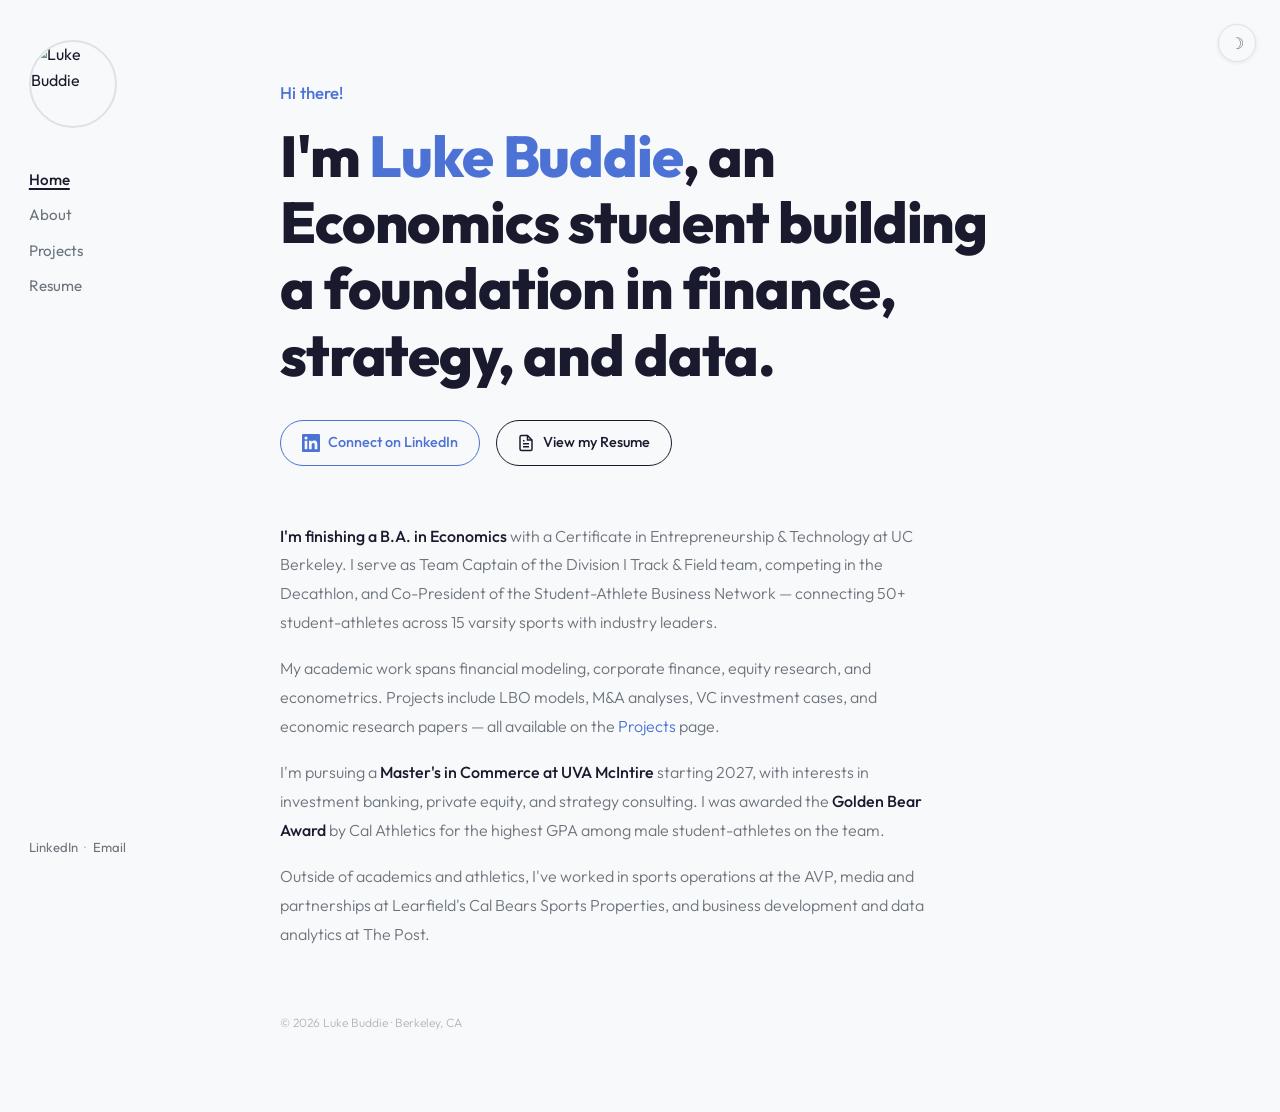
==== commit 00b05fa7: "Add files via upload" ====
--- a/index.html
+++ b/index.html
@@ -1,5 +1,5 @@
 <!DOCTYPE html>
-<html lang="en">
+<html lang="en" data-theme="light">
 <head>
     <meta charset="UTF-8">
     <meta name="viewport" content="width=device-width, initial-scale=1.0">
@@ -9,58 +9,76 @@
 </head>
 <body>
 
+<!-- Dark mode toggle -->
+<button class="theme-toggle" onclick="toggleTheme()" aria-label="Toggle dark mode">☽</button>
+
 <!-- Mobile header -->
 <header class="mobile-header">
     <a href="index.html" class="name">Luke Buddie</a>
-    <button class="mobile-menu-btn" onclick="toggleMenu()" aria-label="Menu">☰</button>
+    <button class="mobile-menu-btn" onclick="toggleMenu()">☰</button>
 </header>
 <nav class="mobile-nav" id="mobile-nav">
     <a href="index.html" class="active">Home</a>
     <a href="about.html">About</a>
     <a href="projects.html">Projects</a>
-    <a href="assets/Luke_Buddie_Resume.pdf" target="_blank">Resume ↗</a>
+    <a href="resume.html">Resume</a>
     <a href="https://www.linkedin.com/in/lukebuddie/" target="_blank">LinkedIn ↗</a>
     <a href="mailto:lukebuddie04@gmail.com">Email</a>
 </nav>
 
 <!-- Sidebar -->
 <aside class="sidebar">
-    <div class="sidebar-name">
-        <a href="index.html">Luke Buddie<span>Economics · Finance · Strategy</span></a>
-    </div>
+    <img src="assets/img/headshot.jpg" alt="Luke Buddie" class="sidebar-photo">
     <nav class="sidebar-nav">
         <a href="index.html" class="active">Home</a>
         <a href="about.html">About</a>
         <a href="projects.html">Projects</a>
-        <a href="assets/Luke_Buddie_Resume.pdf" target="_blank">Resume ↗</a>
+        <a href="resume.html">Resume</a>
     </nav>
     <div class="sidebar-social">
-        <a href="https://www.linkedin.com/in/lukebuddie/" target="_blank">LinkedIn ↗</a>
-        <a href="mailto:lukebuddie04@gmail.com">lukebuddie04@gmail.com</a>
+        <a href="https://www.linkedin.com/in/lukebuddie/" target="_blank">LinkedIn</a>
+        <span class="dot">·</span>
+        <a href="mailto:lukebuddie04@gmail.com">Email</a>
     </div>
 </aside>
 
-<!-- Main content -->
+<!-- Main -->
 <main class="main">
     <p class="greeting">Hi there!</p>
 
     <h1 class="headline">
-        I'm Luke Buddie, an Economics student at UC Berkeley with a focus on
-        <em>finance, strategy, and data.</em>
+        I'm <span class="name">Luke Buddie</span>, an Economics
+        student building a foundation in finance,
+        strategy, and data.
     </h1>
 
-    <div class="cta-links">
-        <a href="projects.html">View my projects →</a>
-        <a href="assets/Luke_Buddie_Resume.pdf" target="_blank">Download resume →</a>
-        <a href="https://www.linkedin.com/in/lukebuddie/" target="_blank">Connect on LinkedIn →</a>
+    <div class="cta-row">
+        <a href="https://www.linkedin.com/in/lukebuddie/" target="_blank" class="btn-pill btn-pill-blue">
+            <!-- LinkedIn icon -->
+            <svg class="btn-icon" viewBox="0 0 24 24" fill="currentColor" xmlns="http://www.w3.org/2000/svg">
+                <path d="M20.447 20.452h-3.554v-5.569c0-1.328-.027-3.037-1.852-3.037-1.853 0-2.136 1.445-2.136 2.939v5.667H9.351V9h3.414v1.561h.046c.477-.9 1.637-1.85 3.37-1.85 3.601 0 4.267 2.37 4.267 5.455v6.286zM5.337 7.433a2.062 2.062 0 01-2.063-2.065 2.064 2.064 0 112.063 2.065zm1.782 13.019H3.555V9h3.564v11.452zM22.225 0H1.771C.792 0 0 .774 0 1.729v20.542C0 23.227.792 24 1.771 24h20.451C23.2 24 24 23.227 24 22.271V1.729C24 .774 23.2 0 22.222 0h.003z"/>
+            </svg>
+            Connect on LinkedIn
+        </a>
+        <a href="resume.html" class="btn-pill btn-pill-dark">
+            <!-- Document icon -->
+            <svg class="btn-icon" viewBox="0 0 24 24" fill="none" stroke="currentColor" stroke-width="2" xmlns="http://www.w3.org/2000/svg">
+                <path d="M14 2H6a2 2 0 00-2 2v16a2 2 0 002 2h12a2 2 0 002-2V8z"/>
+                <polyline points="14 2 14 8 20 8"/>
+                <line x1="16" y1="13" x2="8" y2="13"/>
+                <line x1="16" y1="17" x2="8" y2="17"/>
+                <polyline points="10 9 9 9 8 9"/>
+            </svg>
+            View my Resume
+        </a>
     </div>
 
-    <div class="body-text">
+    <div class="body-section">
         <p>
             <strong>I'm finishing a B.A. in Economics</strong> with a Certificate in Entrepreneurship &
-            Technology at UC Berkeley. I serve as Team Captain of the Division I Track &amp; Field team
-            — competing in the Decathlon — and Co-President of the Student-Athlete Business Network,
-            where I connect 50+ student-athletes across 15 varsity sports with industry leaders.
+            Technology at UC Berkeley. I serve as Team Captain of the Division I Track &amp; Field team,
+            competing in the Decathlon, and Co-President of the Student-Athlete Business Network —
+            connecting 50+ student-athletes across 15 varsity sports with industry leaders.
         </p>
         <p>
             My academic work spans financial modeling, corporate finance, equity research, and
@@ -69,24 +87,39 @@
         </p>
         <p>
             I'm pursuing a <strong>Master's in Commerce at UVA McIntire</strong> starting 2027, with
-            interests in investment banking, private equity, and strategy consulting. I was awarded the
-            <strong>Golden Bear Award</strong> by Cal Athletics for the highest GPA among male
+            interests in investment banking, private equity, and strategy consulting. I was awarded
+            the <strong>Golden Bear Award</strong> by Cal Athletics for the highest GPA among male
             student-athletes on the team.
         </p>
         <p>
-            Outside academics and athletics, I've interned across sports operations, business
-            development, and data analytics — at the AVP, Learfield's Cal Bears Sports Properties,
-            and The Post, a membership organization for professionals.
+            Outside of academics and athletics, I've worked in sports operations at the AVP,
+            media and partnerships at Learfield's Cal Bears Sports Properties, and business
+            development and data analytics at The Post.
         </p>
     </div>
 
-    <p class="page-footer">© 2026 Luke Buddie · Berkeley, California</p>
+    <p class="page-footer">© 2026 Luke Buddie · Berkeley, CA</p>
 </main>
 
 <script>
-function toggleMenu() {
-    document.getElementById('mobile-nav').classList.toggle('open');
-}
+    function toggleTheme() {
+        const html = document.documentElement;
+        const isDark = html.getAttribute('data-theme') === 'dark';
+        html.setAttribute('data-theme', isDark ? 'light' : 'dark');
+        document.querySelector('.theme-toggle').textContent = isDark ? '☽' : '☀';
+        localStorage.setItem('theme', isDark ? 'light' : 'dark');
+    }
+
+    // Persist theme
+    const saved = localStorage.getItem('theme');
+    if (saved) {
+        document.documentElement.setAttribute('data-theme', saved);
+        document.querySelector('.theme-toggle').textContent = saved === 'dark' ? '☀' : '☽';
+    }
+
+    function toggleMenu() {
+        document.getElementById('mobile-nav').classList.toggle('open');
+    }
 </script>
 </body>
 </html>
--- a/style.css
+++ b/style.css
@@ -1,26 +1,34 @@
-/* ── Fonts ── */
-@import url('https://fonts.googleapis.com/css2?family=DM+Sans:ital,opsz,wght@0,9..40,300;0,9..40,400;0,9..40,500;1,9..40,300&family=Newsreader:ital,wght@0,300;0,400;1,300;1,400&display=swap');
+@import url('https://fonts.googleapis.com/css2?family=Outfit:wght@300;400;500;700;800&display=swap');
 
 /* ── Reset ── */
 *, *::before, *::after { box-sizing: border-box; margin: 0; padding: 0; }
 
 /* ── Tokens ── */
 :root {
-    --bg:           #fafaf8;
-    --sidebar-bg:   #f4f3f0;
-    --white:        #ffffff;
-    --text:         #1c1917;
-    --muted:        #78716c;
-    --light:        #a8a29e;
-    --border:       #e7e5e2;
-    --link:         #1c1917;
-    --accent:       #44403c;
-
-    --font-sans:    'DM Sans', system-ui, sans-serif;
-    --font-serif:   'Newsreader', Georgia, serif;
-
-    --sidebar-w:    248px;
+    --bg:           #f8f9fa;
+    --sidebar-bg:   #f8f9fa;
+    --text:         #1a1a2e;
+    --muted:        #6c757d;
+    --light:        #adb5bd;
+    --border:       #dee2e6;
+    --blue:         #4b72d4;
+    --blue-hover:   #3a5eb8;
+    --btn-bg:       transparent;
+
+    --font:         'Outfit', system-ui, sans-serif;
+    --sidebar-w:    200px;
     --ease:         cubic-bezier(0.25, 0.46, 0.45, 0.94);
+}
+
+[data-theme="dark"] {
+    --bg:           #111318;
+    --sidebar-bg:   #111318;
+    --text:         #e4e6eb;
+    --muted:        #9ba3af;
+    --light:        #6b7280;
+    --border:       #2d3039;
+    --blue:         #6b93f0;
+    --blue-hover:   #849cf5;
 }
 
 html { scroll-behavior: smooth; }
@@ -28,19 +36,48 @@
 body {
     background: var(--bg);
     color: var(--text);
-    font-family: var(--font-sans);
-    font-weight: 300;
+    font-family: var(--font);
+    font-weight: 400;
     font-size: 1rem;
-    line-height: 1.75;
+    line-height: 1.6;
     min-height: 100vh;
-}
-
-::selection { background: var(--text); color: var(--bg); }
+    transition: background 0.3s, color 0.3s;
+}
+
+::selection { background: var(--blue); color: #fff; }
 
 /* ── Scrollbar ── */
-::-webkit-scrollbar { width: 3px; }
+::-webkit-scrollbar { width: 4px; }
 ::-webkit-scrollbar-track { background: var(--bg); }
-::-webkit-scrollbar-thumb { background: var(--border); }
+::-webkit-scrollbar-thumb { background: var(--border); border-radius: 4px; }
+
+/* ============================================
+   DARK MODE TOGGLE
+   ============================================ */
+.theme-toggle {
+    position: fixed;
+    top: 1.5rem;
+    right: 1.5rem;
+    z-index: 200;
+    background: var(--bg);
+    border: 1px solid var(--border);
+    color: var(--muted);
+    width: 38px;
+    height: 38px;
+    border-radius: 50%;
+    cursor: pointer;
+    display: flex;
+    align-items: center;
+    justify-content: center;
+    font-size: 1rem;
+    transition: all 0.3s;
+    box-shadow: 0 1px 4px rgba(0,0,0,0.08);
+}
+
+.theme-toggle:hover {
+    color: var(--text);
+    border-color: var(--text);
+}
 
 /* ============================================
    SIDEBAR
@@ -50,200 +87,255 @@
     top: 0; left: 0; bottom: 0;
     width: var(--sidebar-w);
     background: var(--sidebar-bg);
-    border-right: 1px solid var(--border);
+    padding: 2.5rem 1.8rem;
     display: flex;
     flex-direction: column;
-    padding: 2.8rem 2rem;
+    gap: 0;
     z-index: 50;
-}
-
-.sidebar-name {
-    margin-bottom: 2.5rem;
-}
-
-.sidebar-name a {
-    font-family: var(--font-sans);
-    font-size: 1rem;
-    font-weight: 500;
-    color: var(--text);
-    text-decoration: none;
-    letter-spacing: -0.01em;
-    line-height: 1.3;
-}
-
-.sidebar-name span {
-    display: block;
-    font-size: 0.75rem;
-    font-weight: 300;
-    color: var(--muted);
-    margin-top: 0.2rem;
-    letter-spacing: 0;
-}
-
+    transition: background 0.3s;
+}
+
+/* Circular photo */
+.sidebar-photo {
+    width: 88px;
+    height: 88px;
+    border-radius: 50%;
+    object-fit: cover;
+    object-position: center 8%;
+    border: 2.5px solid var(--border);
+    margin-bottom: 2.2rem;
+    transition: border-color 0.3s;
+}
+
+/* Nav */
 .sidebar-nav {
     display: flex;
     flex-direction: column;
     gap: 0.1rem;
+    flex: 1;
 }
 
 .sidebar-nav a {
-    font-size: 0.9rem;
-    font-weight: 300;
+    font-size: 0.95rem;
+    font-weight: 400;
     color: var(--muted);
     text-decoration: none;
     padding: 0.3rem 0;
     transition: color 0.2s;
-    letter-spacing: -0.01em;
-}
-
-.sidebar-nav a:hover,
-.sidebar-nav a.active { color: var(--text); }
-
-.sidebar-nav a.active { font-weight: 400; }
-
+    display: inline-block;
+}
+
+.sidebar-nav a:hover { color: var(--text); }
+
+.sidebar-nav a.active {
+    color: var(--text);
+    font-weight: 500;
+    text-decoration: underline;
+    text-underline-offset: 3px;
+    text-decoration-thickness: 1.5px;
+}
+
+/* Social links at bottom */
 .sidebar-social {
-    margin-top: auto;
-    display: flex;
-    flex-direction: column;
-    gap: 0.3rem;
+    font-size: 0.82rem;
+    color: var(--muted);
+    display: flex;
+    flex-wrap: wrap;
+    gap: 0.25rem 0;
+    align-items: center;
+    line-height: 1.8;
 }
 
 .sidebar-social a {
-    font-size: 0.82rem;
     color: var(--muted);
     text-decoration: none;
     transition: color 0.2s;
 }
 
 .sidebar-social a:hover { color: var(--text); }
+
+.sidebar-social .dot {
+    margin: 0 0.4rem;
+    color: var(--light);
+}
 
 /* ============================================
    MAIN CONTENT
    ============================================ */
 .main {
     margin-left: var(--sidebar-w);
-    padding: 4.5rem 5rem 6rem;
-    max-width: calc(var(--sidebar-w) + 740px);
-}
-
-/* ── Typography ── */
+    padding: 5rem 6rem 5rem 5rem;
+    max-width: calc(var(--sidebar-w) + 820px);
+    min-height: 100vh;
+}
+
+/* ── Home page ── */
 .greeting {
-    font-size: 0.88rem;
-    font-weight: 400;
-    color: var(--muted);
-    margin-bottom: 1.2rem;
+    font-size: 1.05rem;
+    font-weight: 500;
+    color: var(--blue);
+    margin-bottom: 1rem;
     letter-spacing: 0.01em;
 }
 
 .headline {
-    font-family: var(--font-serif);
-    font-size: clamp(1.7rem, 2.8vw, 2.3rem);
-    font-weight: 300;
-    line-height: 1.35;
+    font-size: clamp(2.2rem, 4.5vw, 3.6rem);
+    font-weight: 800;
+    line-height: 1.15;
     color: var(--text);
     margin-bottom: 2rem;
     letter-spacing: -0.02em;
-    max-width: 600px;
-}
-
-.headline em {
-    font-style: italic;
-    color: var(--accent);
-}
-
-.cta-links {
-    display: flex;
-    gap: 1.5rem;
+    max-width: 720px;
+}
+
+.headline .name {
+    color: var(--blue);
+}
+
+/* CTA pill buttons */
+.cta-row {
+    display: flex;
+    gap: 1rem;
     flex-wrap: wrap;
-    margin-bottom: 3rem;
-}
-
-.cta-links a {
-    font-size: 0.88rem;
-    font-weight: 400;
-    color: var(--text);
+    margin-bottom: 3.5rem;
+}
+
+.btn-pill {
+    display: inline-flex;
+    align-items: center;
+    gap: 0.5rem;
+    font-family: var(--font);
+    font-size: 0.9rem;
+    font-weight: 500;
+    padding: 0.65rem 1.3rem;
+    border-radius: 999px;
     text-decoration: none;
-    border-bottom: 1px solid var(--text);
-    padding-bottom: 1px;
-    transition: color 0.2s, border-color 0.2s;
-}
-
-.cta-links a:hover {
-    color: var(--muted);
-    border-color: var(--muted);
-}
-
-.body-text {
-    max-width: 620px;
-}
-
-.body-text p {
-    font-size: 0.95rem;
-    color: var(--muted);
-    line-height: 1.85;
-    margin-bottom: 1.2rem;
-}
-
-.body-text p strong {
+    cursor: pointer;
+    transition: all 0.25s var(--ease);
+    white-space: nowrap;
+}
+
+.btn-pill-blue {
+    color: var(--blue);
+    border: 1.8px solid var(--blue);
+    background: transparent;
+}
+
+.btn-pill-blue:hover {
+    background: var(--blue);
+    color: #fff;
+}
+
+.btn-pill-dark {
+    color: var(--text);
+    border: 1.8px solid var(--text);
+    background: transparent;
+}
+
+.btn-pill-dark:hover {
+    background: var(--text);
+    color: var(--bg);
+}
+
+.btn-icon {
+    width: 18px;
+    height: 18px;
+    flex-shrink: 0;
+}
+
+/* Body paragraphs */
+.body-section {
+    max-width: 660px;
+}
+
+.body-section p {
+    font-size: 1rem;
+    color: var(--muted);
+    line-height: 1.8;
+    margin-bottom: 1.1rem;
+    font-weight: 300;
+}
+
+.body-section p strong {
     color: var(--text);
     font-weight: 500;
 }
 
-.body-text a {
-    color: var(--text);
-    text-decoration-thickness: 1px;
-    text-underline-offset: 2px;
-    transition: color 0.2s;
-}
-
-.body-text a:hover { color: var(--muted); }
+.body-section a {
+    color: var(--blue);
+    text-decoration: none;
+    border-bottom: 1px solid transparent;
+    transition: border-color 0.2s;
+}
+
+.body-section a:hover {
+    border-bottom-color: var(--blue);
+}
 
 /* ── Divider ── */
 hr {
     border: none;
     border-top: 1px solid var(--border);
-    margin: 3rem 0;
-}
-
-/* ── Section heading ── */
-.section-title {
-    font-size: 0.72rem;
-    font-weight: 500;
-    letter-spacing: 0.12em;
+    margin: 2.5rem 0;
+}
+
+/* ── Section label ── */
+.section-label {
+    font-size: 0.7rem;
+    font-weight: 600;
+    letter-spacing: 0.14em;
     text-transform: uppercase;
     color: var(--light);
-    margin-bottom: 1.8rem;
+    margin-bottom: 1.5rem;
+    display: block;
+}
+
+/* ── Page headline (inner pages) ── */
+.page-headline {
+    font-size: clamp(1.8rem, 3vw, 2.6rem);
+    font-weight: 800;
+    letter-spacing: -0.02em;
+    color: var(--text);
+    margin-bottom: 0.5rem;
+    line-height: 1.15;
 }
 
 /* ============================================
    ABOUT PAGE
    ============================================ */
-.profile-row {
-    display: flex;
-    gap: 3rem;
+.about-intro {
+    display: flex;
+    gap: 2.5rem;
     align-items: flex-start;
-    margin-bottom: 3rem;
-}
-
-.profile-photo {
+    margin-bottom: 0.5rem;
+    max-width: 680px;
+}
+
+.about-photo {
+    width: 110px;
+    height: 110px;
+    border-radius: 50%;
+    object-fit: cover;
+    object-position: center 8%;
+    border: 2.5px solid var(--border);
     flex-shrink: 0;
-    width: 120px;
-    height: 150px;
-    object-fit: cover;
-    object-position: center top;
-    filter: grayscale(10%);
-}
-
-.profile-intro .headline { margin-bottom: 1rem; }
-.profile-intro .body-text p { margin-bottom: 0; }
-
-/* ── Entries (education, work) ── */
-.entries { max-width: 640px; }
+    transition: border-color 0.3s;
+}
+
+.about-intro-text p {
+    font-size: 0.97rem;
+    color: var(--muted);
+    line-height: 1.8;
+    font-weight: 300;
+}
+
+/* Timeline entries */
+.entries { max-width: 660px; }
 
 .entry {
     display: grid;
-    grid-template-columns: 130px 1fr;
-    gap: 1rem 2rem;
+    grid-template-columns: 140px 1fr;
+    gap: 0.5rem 2rem;
     padding: 1.4rem 0;
     border-top: 1px solid var(--border);
 }
@@ -251,106 +343,126 @@
 .entry:last-child { border-bottom: 1px solid var(--border); }
 
 .entry-date {
-    font-size: 0.8rem;
-    color: var(--light);
-    padding-top: 0.15rem;
+    font-size: 0.78rem;
+    color: var(--light);
+    padding-top: 0.2rem;
     line-height: 1.5;
+    font-weight: 400;
 }
 
 .entry-body h3 {
-    font-size: 0.95rem;
-    font-weight: 500;
-    color: var(--text);
-    margin-bottom: 0.2rem;
+    font-size: 0.97rem;
+    font-weight: 600;
+    color: var(--text);
+    margin-bottom: 0.15rem;
     letter-spacing: -0.01em;
 }
 
 .entry-body .org {
     font-size: 0.85rem;
-    color: var(--muted);
+    color: var(--blue);
     margin-bottom: 0.4rem;
+    font-weight: 400;
 }
 
 .entry-body p,
 .entry-body ul {
+    font-size: 0.87rem;
+    color: var(--muted);
+    line-height: 1.75;
+    font-weight: 300;
+}
+
+.entry-body ul { padding-left: 1rem; margin-top: 0.3rem; }
+.entry-body ul li { margin-bottom: 0.2rem; }
+
+/* Award list */
+.award-list { list-style: none; max-width: 660px; }
+
+.award-list li {
+    display: grid;
+    grid-template-columns: 72px 1fr;
+    gap: 1.5rem;
+    padding: 0.85rem 0;
+    border-top: 1px solid var(--border);
+    align-items: baseline;
+}
+
+.award-list li:last-child { border-bottom: 1px solid var(--border); }
+
+.award-year {
+    font-size: 0.75rem;
+    color: var(--light);
+    font-weight: 400;
+}
+
+.award-text {
     font-size: 0.88rem;
     color: var(--muted);
-    line-height: 1.75;
-}
-
-.entry-body ul {
-    padding-left: 1rem;
-    margin-top: 0.3rem;
-}
-
-.entry-body ul li { margin-bottom: 0.2rem; }
-
-/* Awards list */
-.award-list { list-style: none; max-width: 640px; }
-
-.award-list li {
-    display: flex;
-    gap: 1.5rem;
-    padding: 0.9rem 0;
-    border-top: 1px solid var(--border);
+    line-height: 1.6;
+    font-weight: 300;
+}
+
+/* Skills */
+.skills-row {
+    display: flex;
+    gap: 3.5rem;
+    max-width: 660px;
+    flex-wrap: wrap;
+}
+
+.skill-group h4 {
+    font-size: 0.7rem;
+    font-weight: 600;
+    letter-spacing: 0.14em;
+    text-transform: uppercase;
+    color: var(--light);
+    margin-bottom: 0.75rem;
+}
+
+.skill-group ul { list-style: none; }
+
+.skill-group li {
     font-size: 0.88rem;
-    align-items: baseline;
-}
-
-.award-list li:last-child { border-bottom: 1px solid var(--border); }
-
-.award-year {
-    font-size: 0.78rem;
-    color: var(--light);
-    flex-shrink: 0;
-    width: 70px;
-}
-
-.award-text { color: var(--muted); line-height: 1.55; }
+    color: var(--muted);
+    line-height: 1.85;
+    font-weight: 300;
+}
 
 /* ============================================
    PROJECTS PAGE
    ============================================ */
 .projects-intro {
     max-width: 600px;
-    margin-bottom: 3rem;
+    margin-bottom: 2.5rem;
 }
 
 .projects-intro p {
-    font-size: 0.95rem;
+    font-size: 0.97rem;
     color: var(--muted);
     line-height: 1.8;
-}
-
-/* Category section */
-.project-category { margin-bottom: 3rem; }
-
-.category-header {
-    display: flex;
-    align-items: baseline;
-    gap: 0.8rem;
-    margin-bottom: 0.5rem;
-}
-
-.category-header h2 {
-    font-size: 0.72rem;
-    font-weight: 500;
-    letter-spacing: 0.12em;
+    font-weight: 300;
+}
+
+.project-category { margin-bottom: 2.5rem; }
+
+.category-title {
+    font-size: 0.7rem;
+    font-weight: 600;
+    letter-spacing: 0.14em;
     text-transform: uppercase;
     color: var(--light);
-}
-
-.category-header span {
-    font-size: 0.72rem;
-    color: var(--light);
-}
-
-/* Project rows */
+    margin-bottom: 0.25rem;
+    display: flex;
+    align-items: center;
+    gap: 0.5rem;
+}
+
 .project-row {
     display: grid;
     grid-template-columns: 1fr auto;
     gap: 1rem 2rem;
-    padding: 1.2rem 0;
+    padding: 1.1rem 0;
     border-top: 1px solid var(--border);
     align-items: start;
 }
@@ -358,108 +470,143 @@
 .project-row:last-child { border-bottom: 1px solid var(--border); }
 
 .project-info h3 {
-    font-size: 0.95rem;
-    font-weight: 400;
-    color: var(--text);
-    margin-bottom: 0.3rem;
+    font-size: 0.97rem;
+    font-weight: 500;
+    color: var(--text);
+    margin-bottom: 0.25rem;
     letter-spacing: -0.01em;
 }
 
 .project-info p {
-    font-size: 0.83rem;
+    font-size: 0.84rem;
     color: var(--muted);
     line-height: 1.65;
     max-width: 520px;
+    font-weight: 300;
 }
 
 .project-tags {
     display: flex;
     flex-wrap: wrap;
-    gap: 0.4rem;
-    margin-top: 0.5rem;
+    gap: 0.35rem;
+    margin-top: 0.45rem;
 }
 
 .project-tags span {
-    font-size: 0.7rem;
+    font-size: 0.68rem;
+    font-weight: 500;
     color: var(--light);
     background: var(--border);
     padding: 0.15rem 0.55rem;
-    border-radius: 2px;
-    letter-spacing: 0.02em;
+    border-radius: 999px;
+    letter-spacing: 0.03em;
+}
+
+[data-theme="dark"] .project-tags span {
+    background: #2d3039;
 }
 
 .project-download {
-    font-size: 0.78rem;
+    font-size: 0.8rem;
     font-weight: 400;
     color: var(--muted);
     text-decoration: none;
     white-space: nowrap;
-    padding-top: 0.2rem;
-    border-bottom: 1px solid transparent;
-    transition: color 0.2s, border-color 0.2s;
-}
-
-.project-download:hover {
-    color: var(--text);
-    border-bottom-color: var(--text);
-}
-
-/* ── Skills ── */
-.skills-grid {
-    display: grid;
-    grid-template-columns: repeat(3, 1fr);
-    gap: 2.5rem;
+    padding-top: 0.15rem;
+    transition: color 0.2s;
+}
+
+.project-download:hover { color: var(--blue); }
+
+/* ============================================
+   RESUME PAGE — QUIRKY REVEAL
+   ============================================ */
+.resume-reveal {
+    min-height: 70vh;
+    display: flex;
+    flex-direction: column;
+    justify-content: center;
     max-width: 640px;
 }
 
-.skill-group h4 {
-    font-size: 0.72rem;
-    font-weight: 500;
-    letter-spacing: 0.12em;
-    text-transform: uppercase;
-    color: var(--light);
-    margin-bottom: 0.8rem;
-}
-
-.skill-group ul {
-    list-style: none;
-    display: flex;
-    flex-direction: column;
-    gap: 0.3rem;
-}
-
-.skill-group li {
-    font-size: 0.88rem;
-    color: var(--muted);
+.resume-reveal .greeting { margin-bottom: 0.5rem; }
+
+.resume-reveal .headline {
+    font-size: clamp(2rem, 4vw, 3.2rem);
+    margin-bottom: 1.5rem;
+}
+
+.typewriter-wrap {
+    font-size: 1rem;
+    color: var(--muted);
+    font-weight: 300;
+    margin-bottom: 2.5rem;
+    min-height: 1.8rem;
+}
+
+#typewriter-text::after {
+    content: '|';
+    animation: blink 0.8s step-end infinite;
+    color: var(--blue);
+    margin-left: 1px;
+}
+
+@keyframes blink {
+    50% { opacity: 0; }
+}
+
+.resume-actions {
+    display: flex;
+    gap: 1rem;
+    flex-wrap: wrap;
+    opacity: 0;
+    transform: translateY(12px);
+    transition: opacity 0.6s var(--ease), transform 0.6s var(--ease);
+}
+
+.resume-actions.show {
+    opacity: 1;
+    transform: translateY(0);
+}
+
+.resume-note {
+    margin-top: 2rem;
+    font-size: 0.82rem;
+    color: var(--light);
+    font-weight: 300;
+    opacity: 0;
+    transition: opacity 0.5s 0.3s;
+}
+
+.resume-note.show { opacity: 1; }
+
+/* ── Footer ── */
+.page-footer {
+    margin-top: 4rem;
+    font-size: 0.75rem;
+    color: var(--light);
+    font-weight: 300;
 }
 
 /* ============================================
-   FOOTER (inside main)
-   ============================================ */
-.page-footer {
-    margin-top: 5rem;
-    font-size: 0.78rem;
-    color: var(--light);
-}
-
-/* ============================================
-   MOBILE NAV
+   MOBILE
    ============================================ */
 .mobile-header {
     display: none;
     position: fixed;
     top: 0; left: 0; right: 0;
-    z-index: 60;
-    background: var(--sidebar-bg);
+    z-index: 100;
+    background: var(--bg);
     border-bottom: 1px solid var(--border);
     padding: 1rem 1.5rem;
     justify-content: space-between;
     align-items: center;
+    transition: background 0.3s;
 }
 
 .mobile-header .name {
     font-size: 0.95rem;
-    font-weight: 500;
+    font-weight: 700;
     color: var(--text);
     text-decoration: none;
 }
@@ -467,55 +614,49 @@
 .mobile-menu-btn {
     background: none;
     border: none;
+    color: var(--text);
+    font-size: 1.1rem;
     cursor: pointer;
-    color: var(--text);
-    font-size: 1.2rem;
-    padding: 0.2rem;
+    padding: 0.2rem 0.4rem;
 }
 
 .mobile-nav {
     display: none;
     position: fixed;
-    top: 52px; left: 0; right: 0;
-    background: var(--sidebar-bg);
+    top: 53px; left: 0; right: 0;
+    background: var(--bg);
     border-bottom: 1px solid var(--border);
     padding: 1rem 1.5rem 1.5rem;
-    z-index: 59;
+    z-index: 99;
     flex-direction: column;
-    gap: 0.6rem;
+    gap: 0.5rem;
 }
 
 .mobile-nav.open { display: flex; }
 
 .mobile-nav a {
     font-size: 0.95rem;
-    font-weight: 300;
     color: var(--muted);
     text-decoration: none;
     padding: 0.3rem 0;
+    transition: color 0.2s;
 }
 
 .mobile-nav a.active,
 .mobile-nav a:hover { color: var(--text); }
 
-/* ── Responsive ── */
-@media (max-width: 900px) {
+@media (max-width: 860px) {
     .sidebar { display: none; }
     .mobile-header { display: flex; }
-    .main {
-        margin-left: 0;
-        padding: 5.5rem 1.8rem 4rem;
-        max-width: 100%;
-    }
-    .headline { font-size: 1.7rem; }
-    .profile-row { flex-direction: column; gap: 1.5rem; }
-    .entry { grid-template-columns: 1fr; gap: 0.3rem; }
-    .entry-date { font-size: 0.75rem; }
-    .skills-grid { grid-template-columns: 1fr 1fr; }
+    .main { margin-left: 0; padding: 5.5rem 1.8rem 4rem; max-width: 100%; }
+    .headline { font-size: clamp(1.9rem, 7vw, 2.8rem); }
+    .entry { grid-template-columns: 1fr; gap: 0.2rem; }
     .project-row { grid-template-columns: 1fr; }
     .project-download { padding-top: 0; }
-}
-
-@media (max-width: 500px) {
-    .skills-grid { grid-template-columns: 1fr; }
-}
+    .about-intro { flex-direction: column; gap: 1.2rem; }
+    .skills-row { gap: 2rem; }
+}
+
+@media (max-width: 480px) {
+    .cta-row { flex-direction: column; align-items: flex-start; }
+}
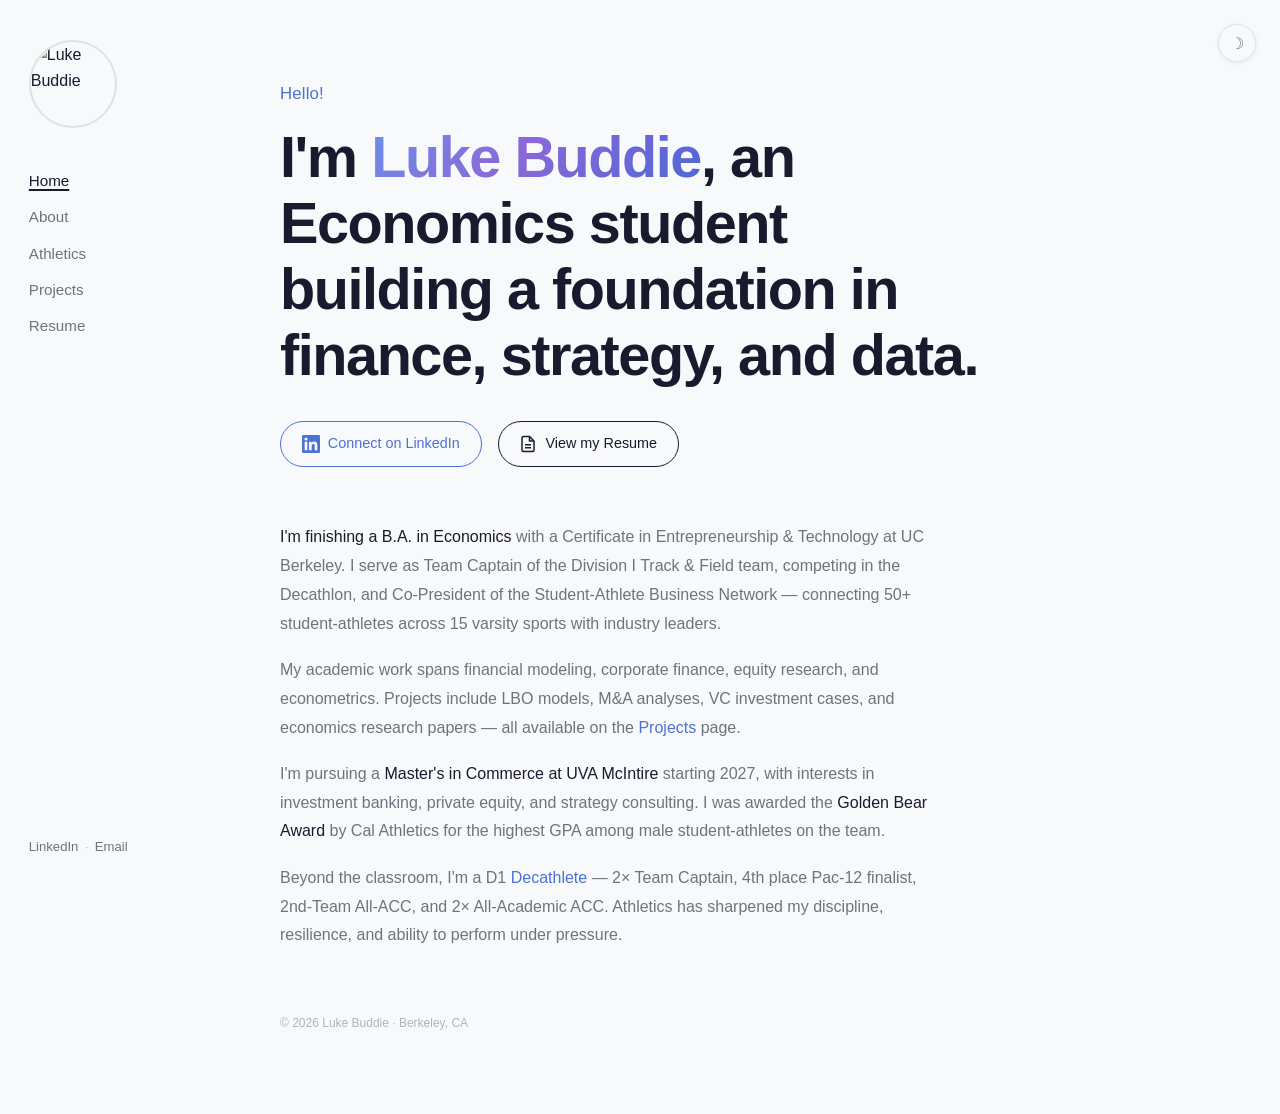
==== commit bf3d1aee: "Add files via upload" ====
--- a/index.html
+++ b/index.html
@@ -4,15 +4,13 @@
     <meta charset="UTF-8">
     <meta name="viewport" content="width=device-width, initial-scale=1.0">
     <title>Luke Buddie</title>
-    <meta name="description" content="Luke Buddie — Economics at UC Berkeley, finance and strategy.">
+    <meta name="description" content="Luke Buddie — Economics at UC Berkeley, D1 Decathlete, finance and strategy.">
     <link rel="stylesheet" href="style.css">
 </head>
 <body>
 
-<!-- Dark mode toggle -->
-<button class="theme-toggle" onclick="toggleTheme()" aria-label="Toggle dark mode">☽</button>
+<button class="theme-toggle" id="theme-btn" onclick="toggleTheme()" aria-label="Toggle dark mode">☽</button>
 
-<!-- Mobile header -->
 <header class="mobile-header">
     <a href="index.html" class="name">Luke Buddie</a>
     <button class="mobile-menu-btn" onclick="toggleMenu()">☰</button>
@@ -20,18 +18,18 @@
 <nav class="mobile-nav" id="mobile-nav">
     <a href="index.html" class="active">Home</a>
     <a href="about.html">About</a>
+    <a href="athletics.html">Athletics</a>
     <a href="projects.html">Projects</a>
     <a href="resume.html">Resume</a>
     <a href="https://www.linkedin.com/in/lukebuddie/" target="_blank">LinkedIn ↗</a>
-    <a href="mailto:lukebuddie04@gmail.com">Email</a>
 </nav>
 
-<!-- Sidebar -->
 <aside class="sidebar">
     <img src="assets/img/headshot.jpg" alt="Luke Buddie" class="sidebar-photo">
     <nav class="sidebar-nav">
         <a href="index.html" class="active">Home</a>
         <a href="about.html">About</a>
+        <a href="athletics.html">Athletics</a>
         <a href="projects.html">Projects</a>
         <a href="resume.html">Resume</a>
     </nav>
@@ -42,32 +40,35 @@
     </div>
 </aside>
 
-<!-- Main -->
 <main class="main">
-    <p class="greeting">Hi there!</p>
+
+    <!-- Hello! with sports animations -->
+    <div class="greeting-wrap">
+        <div class="sport-stage" aria-hidden="true">
+            <span class="sport-item" id="sport-el"></span>
+        </div>
+        <p class="greeting" id="greeting">Hello!</p>
+    </div>
 
     <h1 class="headline">
-        I'm <span class="name">Luke Buddie</span>, an Economics
+        I'm <span class="name-gradient">Luke Buddie</span>, an Economics
         student building a foundation in finance,
         strategy, and data.
     </h1>
 
     <div class="cta-row">
         <a href="https://www.linkedin.com/in/lukebuddie/" target="_blank" class="btn-pill btn-pill-blue">
-            <!-- LinkedIn icon -->
-            <svg class="btn-icon" viewBox="0 0 24 24" fill="currentColor" xmlns="http://www.w3.org/2000/svg">
+            <svg class="btn-icon" viewBox="0 0 24 24" fill="currentColor">
                 <path d="M20.447 20.452h-3.554v-5.569c0-1.328-.027-3.037-1.852-3.037-1.853 0-2.136 1.445-2.136 2.939v5.667H9.351V9h3.414v1.561h.046c.477-.9 1.637-1.85 3.37-1.85 3.601 0 4.267 2.37 4.267 5.455v6.286zM5.337 7.433a2.062 2.062 0 01-2.063-2.065 2.064 2.064 0 112.063 2.065zm1.782 13.019H3.555V9h3.564v11.452zM22.225 0H1.771C.792 0 0 .774 0 1.729v20.542C0 23.227.792 24 1.771 24h20.451C23.2 24 24 23.227 24 22.271V1.729C24 .774 23.2 0 22.222 0h.003z"/>
             </svg>
             Connect on LinkedIn
         </a>
         <a href="resume.html" class="btn-pill btn-pill-dark">
-            <!-- Document icon -->
-            <svg class="btn-icon" viewBox="0 0 24 24" fill="none" stroke="currentColor" stroke-width="2" xmlns="http://www.w3.org/2000/svg">
+            <svg class="btn-icon" viewBox="0 0 24 24" fill="none" stroke="currentColor" stroke-width="2">
                 <path d="M14 2H6a2 2 0 00-2 2v16a2 2 0 002 2h12a2 2 0 002-2V8z"/>
                 <polyline points="14 2 14 8 20 8"/>
                 <line x1="16" y1="13" x2="8" y2="13"/>
                 <line x1="16" y1="17" x2="8" y2="17"/>
-                <polyline points="10 9 9 9 8 9"/>
             </svg>
             View my Resume
         </a>
@@ -83,7 +84,7 @@
         <p>
             My academic work spans financial modeling, corporate finance, equity research, and
             econometrics. Projects include LBO models, M&amp;A analyses, VC investment cases, and
-            economic research papers — all available on the <a href="projects.html">Projects</a> page.
+            economics research papers — all available on the <a href="projects.html">Projects</a> page.
         </p>
         <p>
             I'm pursuing a <strong>Master's in Commerce at UVA McIntire</strong> starting 2027, with
@@ -92,9 +93,9 @@
             student-athletes on the team.
         </p>
         <p>
-            Outside of academics and athletics, I've worked in sports operations at the AVP,
-            media and partnerships at Learfield's Cal Bears Sports Properties, and business
-            development and data analytics at The Post.
+            Beyond the classroom, I'm a D1 <a href="athletics.html">Decathlete</a> — 2× Team Captain,
+            4th place Pac-12 finalist, 2nd-Team All-ACC, and 2× All-Academic ACC. Athletics has
+            sharpened my discipline, resilience, and ability to perform under pressure.
         </p>
     </div>
 
@@ -102,24 +103,49 @@
 </main>
 
 <script>
+    /* ── Theme ── */
     function toggleTheme() {
         const html = document.documentElement;
         const isDark = html.getAttribute('data-theme') === 'dark';
         html.setAttribute('data-theme', isDark ? 'light' : 'dark');
-        document.querySelector('.theme-toggle').textContent = isDark ? '☽' : '☀';
+        document.getElementById('theme-btn').textContent = isDark ? '☽' : '☀';
         localStorage.setItem('theme', isDark ? 'light' : 'dark');
     }
-
-    // Persist theme
-    const saved = localStorage.getItem('theme');
-    if (saved) {
-        document.documentElement.setAttribute('data-theme', saved);
-        document.querySelector('.theme-toggle').textContent = saved === 'dark' ? '☀' : '☽';
+    const savedTheme = localStorage.getItem('theme');
+    if (savedTheme) {
+        document.documentElement.setAttribute('data-theme', savedTheme);
+        document.getElementById('theme-btn').textContent = savedTheme === 'dark' ? '☀' : '☽';
     }
 
     function toggleMenu() {
         document.getElementById('mobile-nav').classList.toggle('open');
     }
+
+    /* ── Sports animation cycling over "Hello!" ── */
+    const sports = [
+        { emoji: '🏀', anim: 'basketball', label: 'basketball' },
+        { emoji: '🏃', anim: 'runner',     label: 'runner'     },
+        { emoji: '🏐', anim: 'volleyball', label: 'volleyball' },
+    ];
+
+    let sportIdx = 0;
+    const sportEl = document.getElementById('sport-el');
+
+    function playSport() {
+        const s = sports[sportIdx];
+        sportEl.textContent = s.emoji;
+        sportEl.className = `sport-item ${s.anim}`;
+
+        // Remove class after animation ends to allow re-trigger
+        sportEl.addEventListener('animationend', () => {
+            sportEl.className = 'sport-item';
+            sportIdx = (sportIdx + 1) % sports.length;
+            setTimeout(playSport, 1800); // pause between sports
+        }, { once: true });
+    }
+
+    // Start after a short delay
+    setTimeout(playSport, 800);
 </script>
 </body>
 </html>
--- a/style.css
+++ b/style.css
@@ -1,21 +1,24 @@
-@import url('https://fonts.googleapis.com/css2?family=Outfit:wght@300;400;500;700;800&display=swap');
-
-/* ── Reset ── */
-*, *::before, *::after { box-sizing: border-box; margin: 0; padding: 0; }
-
-/* ── Tokens ── */
+/* ── San Francisco / System font ── */
 :root {
+    --font: -apple-system, BlinkMacSystemFont, 'SF Pro Display', 'SF Pro Text',
+            'Helvetica Neue', Arial, sans-serif;
+
     --bg:           #f8f9fa;
     --sidebar-bg:   #f8f9fa;
     --text:         #1a1a2e;
     --muted:        #6c757d;
     --light:        #adb5bd;
     --border:       #dee2e6;
+
+    /* Blue used for non-name accents, buttons, links */
     --blue:         #4b72d4;
     --blue-hover:   #3a5eb8;
-    --btn-bg:       transparent;
-
-    --font:         'Outfit', system-ui, sans-serif;
+
+    /* Name gradient colours */
+    --grad-start:   #6b8fe8;
+    --grad-mid:     #8b68d8;
+    --grad-end:     #4b68d4;
+
     --sidebar-w:    200px;
     --ease:         cubic-bezier(0.25, 0.46, 0.45, 0.94);
 }
@@ -29,8 +32,13 @@
     --border:       #2d3039;
     --blue:         #6b93f0;
     --blue-hover:   #849cf5;
-}
-
+    --grad-start:   #7b9ff8;
+    --grad-mid:     #a07ae8;
+    --grad-end:     #6b88f0;
+}
+
+/* ── Reset ── */
+*, *::before, *::after { box-sizing: border-box; margin: 0; padding: 0; }
 html { scroll-behavior: smooth; }
 
 body {
@@ -39,45 +47,45 @@
     font-family: var(--font);
     font-weight: 400;
     font-size: 1rem;
-    line-height: 1.6;
+    line-height: 1.65;
     min-height: 100vh;
     transition: background 0.3s, color 0.3s;
 }
 
 ::selection { background: var(--blue); color: #fff; }
-
-/* ── Scrollbar ── */
 ::-webkit-scrollbar { width: 4px; }
 ::-webkit-scrollbar-track { background: var(--bg); }
 ::-webkit-scrollbar-thumb { background: var(--border); border-radius: 4px; }
 
 /* ============================================
+   GRADIENT NAME
+   ============================================ */
+.name-gradient {
+    background: linear-gradient(135deg, var(--grad-start) 0%, var(--grad-mid) 45%, var(--grad-end) 100%);
+    -webkit-background-clip: text;
+    -webkit-text-fill-color: transparent;
+    background-clip: text;
+}
+
+/* ============================================
    DARK MODE TOGGLE
    ============================================ */
 .theme-toggle {
     position: fixed;
-    top: 1.5rem;
-    right: 1.5rem;
+    top: 1.5rem; right: 1.5rem;
     z-index: 200;
     background: var(--bg);
     border: 1px solid var(--border);
     color: var(--muted);
-    width: 38px;
-    height: 38px;
+    width: 38px; height: 38px;
     border-radius: 50%;
     cursor: pointer;
-    display: flex;
-    align-items: center;
-    justify-content: center;
+    display: flex; align-items: center; justify-content: center;
     font-size: 1rem;
     transition: all 0.3s;
     box-shadow: 0 1px 4px rgba(0,0,0,0.08);
 }
-
-.theme-toggle:hover {
-    color: var(--text);
-    border-color: var(--text);
-}
+.theme-toggle:hover { color: var(--text); border-color: var(--text); }
 
 /* ============================================
    SIDEBAR
@@ -88,17 +96,13 @@
     width: var(--sidebar-w);
     background: var(--sidebar-bg);
     padding: 2.5rem 1.8rem;
-    display: flex;
-    flex-direction: column;
-    gap: 0;
+    display: flex; flex-direction: column;
     z-index: 50;
     transition: background 0.3s;
 }
 
-/* Circular photo */
 .sidebar-photo {
-    width: 88px;
-    height: 88px;
+    width: 88px; height: 88px;
     border-radius: 50%;
     object-fit: cover;
     object-position: center 8%;
@@ -107,60 +111,35 @@
     transition: border-color 0.3s;
 }
 
-/* Nav */
-.sidebar-nav {
-    display: flex;
-    flex-direction: column;
-    gap: 0.1rem;
-    flex: 1;
-}
+.sidebar-nav { display: flex; flex-direction: column; gap: 0.1rem; flex: 1; }
 
 .sidebar-nav a {
-    font-size: 0.95rem;
-    font-weight: 400;
+    font-size: 0.95rem; font-weight: 400;
     color: var(--muted);
     text-decoration: none;
     padding: 0.3rem 0;
     transition: color 0.2s;
     display: inline-block;
 }
-
 .sidebar-nav a:hover { color: var(--text); }
-
 .sidebar-nav a.active {
-    color: var(--text);
-    font-weight: 500;
+    color: var(--text); font-weight: 500;
     text-decoration: underline;
     text-underline-offset: 3px;
     text-decoration-thickness: 1.5px;
 }
 
-/* Social links at bottom */
 .sidebar-social {
-    font-size: 0.82rem;
-    color: var(--muted);
-    display: flex;
-    flex-wrap: wrap;
-    gap: 0.25rem 0;
-    align-items: center;
-    line-height: 1.8;
-}
-
-.sidebar-social a {
-    color: var(--muted);
-    text-decoration: none;
-    transition: color 0.2s;
-}
-
+    font-size: 0.82rem; color: var(--muted);
+    display: flex; flex-wrap: wrap; gap: 0;
+    align-items: center; line-height: 2;
+}
+.sidebar-social a { color: var(--muted); text-decoration: none; transition: color 0.2s; }
 .sidebar-social a:hover { color: var(--text); }
-
-.sidebar-social .dot {
-    margin: 0 0.4rem;
-    color: var(--light);
-}
-
-/* ============================================
-   MAIN CONTENT
+.sidebar-social .dot { margin: 0 0.4rem; color: var(--light); }
+
+/* ============================================
+   MAIN
    ============================================ */
 .main {
     margin-left: var(--sidebar-w);
@@ -169,481 +148,412 @@
     min-height: 100vh;
 }
 
-/* ── Home page ── */
+/* ── Greeting + Sports animation ── */
+.greeting-wrap {
+    position: relative;
+    display: inline-block;
+    margin-bottom: 1rem;
+}
+
 .greeting {
-    font-size: 1.05rem;
-    font-weight: 500;
+    font-size: 1.05rem; font-weight: 500;
     color: var(--blue);
-    margin-bottom: 1rem;
     letter-spacing: 0.01em;
-}
-
+    position: relative;
+    z-index: 1;
+}
+
+/* Sports stage sits directly over the greeting */
+.sport-stage {
+    position: absolute;
+    top: -8px; left: -20px; right: -20px;
+    height: calc(100% + 16px);
+    pointer-events: none;
+    overflow: visible;
+}
+
+.sport-item {
+    position: absolute;
+    font-size: 1.4rem;
+    line-height: 1;
+    top: 50%;
+    transform: translateY(-50%);
+    opacity: 0;
+}
+
+/* Basketball — parabolic bounce left → right */
+@keyframes bball {
+    0%   { left: -30px; top: 80%; opacity: 0; }
+    5%   { opacity: 1; }
+    20%  { left: 20%;  top: -20%; }
+    40%  { left: 38%;  top: 80%; }
+    60%  { left: 62%;  top: -10%; }
+    80%  { left: 80%;  top: 70%; }
+    95%  { opacity: 1; }
+    100% { left: 115%; top: 80%; opacity: 0; }
+}
+
+/* Runner — sprints left → right */
+@keyframes runner {
+    0%   { left: -30px; opacity: 0; }
+    8%   { opacity: 1; }
+    92%  { opacity: 1; }
+    100% { left: 115%; opacity: 0; }
+}
+
+/* Volleyball — comes from above, spikes down with spin */
+@keyframes vball {
+    0%   { left: 30%; top: -200%; opacity: 0; transform: rotate(0deg); }
+    10%  { opacity: 1; }
+    55%  { left: 42%; top: 120%; opacity: 1; transform: rotate(280deg); }
+    70%  { left: 44%; top: 60%; opacity: 1; transform: rotate(320deg); }
+    85%  { left: 48%; top: 100%; opacity: 1; transform: rotate(360deg); }
+    100% { left: 50%; top: 140%; opacity: 0; transform: rotate(380deg); }
+}
+
+.sport-item.basketball { animation: bball 2s ease-in-out forwards; }
+.sport-item.runner     { animation: runner 1.8s linear forwards; }
+.sport-item.volleyball { animation: vball 2s ease-in forwards; }
+
+/* ── Headline ── */
 .headline {
     font-size: clamp(2.2rem, 4.5vw, 3.6rem);
     font-weight: 800;
     line-height: 1.15;
     color: var(--text);
     margin-bottom: 2rem;
-    letter-spacing: -0.02em;
+    letter-spacing: -0.025em;
     max-width: 720px;
 }
 
-.headline .name {
-    color: var(--blue);
-}
-
-/* CTA pill buttons */
-.cta-row {
-    display: flex;
-    gap: 1rem;
-    flex-wrap: wrap;
-    margin-bottom: 3.5rem;
-}
+/* ── CTA pills ── */
+.cta-row { display: flex; gap: 1rem; flex-wrap: wrap; margin-bottom: 3.5rem; }
 
 .btn-pill {
-    display: inline-flex;
-    align-items: center;
-    gap: 0.5rem;
+    display: inline-flex; align-items: center; gap: 0.5rem;
     font-family: var(--font);
-    font-size: 0.9rem;
-    font-weight: 500;
+    font-size: 0.9rem; font-weight: 500;
     padding: 0.65rem 1.3rem;
     border-radius: 999px;
-    text-decoration: none;
-    cursor: pointer;
+    text-decoration: none; cursor: pointer;
     transition: all 0.25s var(--ease);
     white-space: nowrap;
 }
-
 .btn-pill-blue {
     color: var(--blue);
     border: 1.8px solid var(--blue);
     background: transparent;
 }
-
-.btn-pill-blue:hover {
-    background: var(--blue);
-    color: #fff;
-}
-
+.btn-pill-blue:hover { background: var(--blue); color: #fff; }
 .btn-pill-dark {
     color: var(--text);
     border: 1.8px solid var(--text);
     background: transparent;
 }
-
-.btn-pill-dark:hover {
-    background: var(--text);
-    color: var(--bg);
-}
-
-.btn-icon {
-    width: 18px;
-    height: 18px;
-    flex-shrink: 0;
-}
-
-/* Body paragraphs */
-.body-section {
-    max-width: 660px;
-}
-
+.btn-pill-dark:hover { background: var(--text); color: var(--bg); }
+.btn-icon { width: 18px; height: 18px; flex-shrink: 0; }
+
+/* ── Body text ── */
+.body-section { max-width: 660px; }
 .body-section p {
-    font-size: 1rem;
-    color: var(--muted);
-    line-height: 1.8;
-    margin-bottom: 1.1rem;
-    font-weight: 300;
-}
-
-.body-section p strong {
-    color: var(--text);
-    font-weight: 500;
-}
-
+    font-size: 1rem; color: var(--muted);
+    line-height: 1.8; margin-bottom: 1.1rem; font-weight: 300;
+}
+.body-section p strong { color: var(--text); font-weight: 500; }
 .body-section a {
-    color: var(--blue);
-    text-decoration: none;
-    border-bottom: 1px solid transparent;
-    transition: border-color 0.2s;
-}
-
-.body-section a:hover {
-    border-bottom-color: var(--blue);
-}
-
-/* ── Divider ── */
-hr {
-    border: none;
-    border-top: 1px solid var(--border);
-    margin: 2.5rem 0;
-}
-
-/* ── Section label ── */
+    color: var(--blue); text-decoration: none;
+    border-bottom: 1px solid transparent; transition: border-color 0.2s;
+}
+.body-section a:hover { border-bottom-color: var(--blue); }
+
+hr { border: none; border-top: 1px solid var(--border); margin: 2.5rem 0; }
+
 .section-label {
-    font-size: 0.7rem;
-    font-weight: 600;
-    letter-spacing: 0.14em;
-    text-transform: uppercase;
-    color: var(--light);
-    margin-bottom: 1.5rem;
-    display: block;
-}
-
-/* ── Page headline (inner pages) ── */
+    font-size: 0.7rem; font-weight: 600;
+    letter-spacing: 0.14em; text-transform: uppercase;
+    color: var(--light); margin-bottom: 1.5rem; display: block;
+}
+
 .page-headline {
     font-size: clamp(1.8rem, 3vw, 2.6rem);
-    font-weight: 800;
-    letter-spacing: -0.02em;
-    color: var(--text);
-    margin-bottom: 0.5rem;
-    line-height: 1.15;
+    font-weight: 800; letter-spacing: -0.025em;
+    color: var(--text); margin-bottom: 0.5rem; line-height: 1.15;
 }
 
 /* ============================================
    ABOUT PAGE
    ============================================ */
-.about-intro {
-    display: flex;
-    gap: 2.5rem;
-    align-items: flex-start;
-    margin-bottom: 0.5rem;
-    max-width: 680px;
-}
-
+.about-intro { display: flex; gap: 2.5rem; align-items: flex-start; margin-bottom: 0.5rem; max-width: 680px; }
 .about-photo {
-    width: 110px;
-    height: 110px;
-    border-radius: 50%;
-    object-fit: cover;
-    object-position: center 8%;
-    border: 2.5px solid var(--border);
-    flex-shrink: 0;
-    transition: border-color 0.3s;
-}
-
-.about-intro-text p {
-    font-size: 0.97rem;
-    color: var(--muted);
-    line-height: 1.8;
-    font-weight: 300;
-}
-
-/* Timeline entries */
+    width: 110px; height: 110px; border-radius: 50%;
+    object-fit: cover; object-position: center 8%;
+    border: 2.5px solid var(--border); flex-shrink: 0;
+}
+.about-intro-text p { font-size: 0.97rem; color: var(--muted); line-height: 1.8; font-weight: 300; }
+
 .entries { max-width: 660px; }
-
 .entry {
-    display: grid;
-    grid-template-columns: 140px 1fr;
-    gap: 0.5rem 2rem;
-    padding: 1.4rem 0;
+    display: grid; grid-template-columns: 140px 1fr;
+    gap: 0.5rem 2rem; padding: 1.4rem 0;
     border-top: 1px solid var(--border);
 }
-
 .entry:last-child { border-bottom: 1px solid var(--border); }
-
-.entry-date {
-    font-size: 0.78rem;
-    color: var(--light);
-    padding-top: 0.2rem;
-    line-height: 1.5;
-    font-weight: 400;
-}
-
-.entry-body h3 {
-    font-size: 0.97rem;
-    font-weight: 600;
-    color: var(--text);
-    margin-bottom: 0.15rem;
-    letter-spacing: -0.01em;
-}
-
-.entry-body .org {
-    font-size: 0.85rem;
-    color: var(--blue);
-    margin-bottom: 0.4rem;
-    font-weight: 400;
-}
-
-.entry-body p,
-.entry-body ul {
-    font-size: 0.87rem;
-    color: var(--muted);
-    line-height: 1.75;
-    font-weight: 300;
-}
-
+.entry-date { font-size: 0.78rem; color: var(--light); padding-top: 0.2rem; }
+.entry-body h3 { font-size: 0.97rem; font-weight: 600; color: var(--text); margin-bottom: 0.15rem; }
+.entry-body .org { font-size: 0.85rem; color: var(--blue); margin-bottom: 0.4rem; }
+.entry-body p, .entry-body ul { font-size: 0.87rem; color: var(--muted); line-height: 1.75; font-weight: 300; }
 .entry-body ul { padding-left: 1rem; margin-top: 0.3rem; }
 .entry-body ul li { margin-bottom: 0.2rem; }
 
-/* Award list */
 .award-list { list-style: none; max-width: 660px; }
-
 .award-list li {
+    display: grid; grid-template-columns: 72px 1fr;
+    gap: 1.5rem; padding: 0.85rem 0;
+    border-top: 1px solid var(--border); align-items: baseline;
+}
+.award-list li:last-child { border-bottom: 1px solid var(--border); }
+.award-year { font-size: 0.75rem; color: var(--light); }
+.award-text { font-size: 0.88rem; color: var(--muted); line-height: 1.6; font-weight: 300; }
+
+.skills-row { display: flex; gap: 3.5rem; max-width: 660px; flex-wrap: wrap; }
+.skill-group h4 {
+    font-size: 0.7rem; font-weight: 600;
+    letter-spacing: 0.14em; text-transform: uppercase;
+    color: var(--light); margin-bottom: 0.75rem;
+}
+.skill-group ul { list-style: none; }
+.skill-group li { font-size: 0.88rem; color: var(--muted); line-height: 1.85; font-weight: 300; }
+
+/* ============================================
+   PROJECTS PAGE
+   ============================================ */
+.projects-intro { max-width: 600px; margin-bottom: 2.5rem; }
+.projects-intro p { font-size: 0.97rem; color: var(--muted); line-height: 1.8; font-weight: 300; }
+
+.project-category { margin-bottom: 2.5rem; }
+.category-title {
+    font-size: 0.7rem; font-weight: 600;
+    letter-spacing: 0.14em; text-transform: uppercase;
+    color: var(--light); margin-bottom: 0.25rem;
+    display: flex; align-items: center; gap: 0.5rem;
+}
+
+.project-row {
+    display: grid; grid-template-columns: 1fr auto;
+    gap: 1rem 2rem; padding: 1.1rem 0;
+    border-top: 1px solid var(--border); align-items: start;
+}
+.project-row:last-child { border-bottom: 1px solid var(--border); }
+.project-info h3 { font-size: 0.97rem; font-weight: 500; color: var(--text); margin-bottom: 0.25rem; }
+.project-info p { font-size: 0.84rem; color: var(--muted); line-height: 1.65; max-width: 520px; font-weight: 300; }
+.project-tags { display: flex; flex-wrap: wrap; gap: 0.35rem; margin-top: 0.45rem; }
+.project-tags span {
+    font-size: 0.68rem; font-weight: 500;
+    color: var(--light); background: var(--border);
+    padding: 0.15rem 0.55rem; border-radius: 999px;
+}
+[data-theme="dark"] .project-tags span { background: #2d3039; }
+
+.project-link {
+    font-size: 0.8rem; font-weight: 400;
+    color: var(--muted); text-decoration: none;
+    white-space: nowrap; padding-top: 0.15rem;
+    transition: color 0.2s;
+}
+.project-link:hover { color: var(--blue); }
+
+/* ============================================
+   ATHLETICS PAGE
+   ============================================ */
+.athletics-hero {
     display: grid;
-    grid-template-columns: 72px 1fr;
-    gap: 1.5rem;
-    padding: 0.85rem 0;
-    border-top: 1px solid var(--border);
-    align-items: baseline;
-}
-
-.award-list li:last-child { border-bottom: 1px solid var(--border); }
-
-.award-year {
-    font-size: 0.75rem;
+    grid-template-columns: 1fr 1fr;
+    gap: 3rem;
+    align-items: start;
+    margin-bottom: 3rem;
+    max-width: 800px;
+}
+
+.athletics-eyebrow {
+    font-size: 0.68rem; font-weight: 700;
+    letter-spacing: 0.2em; text-transform: uppercase;
+    color: var(--blue); margin-bottom: 0.7rem; display: block;
+}
+
+.athletics-headline {
+    font-size: clamp(2.2rem, 4vw, 3.2rem);
+    font-weight: 800; letter-spacing: -0.025em;
+    color: var(--text); line-height: 1.1;
+    margin-bottom: 1.2rem;
+}
+
+.tag-row { display: flex; flex-wrap: wrap; gap: 0.5rem; margin-bottom: 1.4rem; }
+
+.tag {
+    font-size: 0.75rem; font-weight: 600;
+    color: var(--text); border: 1.5px solid var(--text);
+    padding: 0.28rem 0.75rem; border-radius: 4px;
+    letter-spacing: 0.02em;
+}
+
+[data-theme="dark"] .tag { color: var(--muted); border-color: var(--muted); }
+
+.athletics-desc { font-size: 0.97rem; color: var(--muted); line-height: 1.8; font-weight: 300; max-width: 400px; }
+
+.athletics-photo-main {
+    width: 100%; aspect-ratio: 4/5;
+    object-fit: cover;
+    object-position: center top;
+    display: block;
+    transition: transform 0.6s var(--ease);
+}
+
+.athletics-photo-main:hover { transform: scale(1.02); }
+
+.athletics-photo-wrap {
+    overflow: hidden;
+    border-radius: 2px;
+}
+
+/* Two-col section */
+.athletics-split {
+    display: grid;
+    grid-template-columns: 1fr 1fr;
+    gap: 3rem;
+    align-items: start;
+    max-width: 800px;
+    margin-bottom: 3rem;
+}
+
+.split-headline {
+    font-size: clamp(1.6rem, 3vw, 2.4rem);
+    font-weight: 800; letter-spacing: -0.02em;
+    color: var(--text); line-height: 1.2;
+}
+
+.split-body p {
+    font-size: 0.93rem; color: var(--muted);
+    line-height: 1.85; font-weight: 300;
+    margin-bottom: 1rem;
+}
+
+/* Stats row */
+.stats-row {
+    display: flex; gap: 2.5rem; flex-wrap: wrap;
+    margin-bottom: 3rem;
+}
+
+.stat-item { min-width: 90px; }
+
+.stat-num {
+    font-size: 2.4rem; font-weight: 800;
+    letter-spacing: -0.03em; line-height: 1;
+    margin-bottom: 0.3rem;
+    background: linear-gradient(135deg, var(--grad-start), var(--grad-end));
+    -webkit-background-clip: text;
+    -webkit-text-fill-color: transparent;
+    background-clip: text;
+}
+
+.stat-label {
+    font-size: 0.75rem; font-weight: 500;
+    letter-spacing: 0.1em; text-transform: uppercase;
     color: var(--light);
-    font-weight: 400;
-}
-
-.award-text {
-    font-size: 0.88rem;
-    color: var(--muted);
-    line-height: 1.6;
-    font-weight: 300;
-}
-
-/* Skills */
-.skills-row {
-    display: flex;
-    gap: 3.5rem;
-    max-width: 660px;
-    flex-wrap: wrap;
-}
-
-.skill-group h4 {
-    font-size: 0.7rem;
-    font-weight: 600;
-    letter-spacing: 0.14em;
-    text-transform: uppercase;
-    color: var(--light);
-    margin-bottom: 0.75rem;
-}
-
-.skill-group ul { list-style: none; }
-
-.skill-group li {
-    font-size: 0.88rem;
-    color: var(--muted);
-    line-height: 1.85;
-    font-weight: 300;
-}
-
-/* ============================================
-   PROJECTS PAGE
-   ============================================ */
-.projects-intro {
-    max-width: 600px;
-    margin-bottom: 2.5rem;
-}
-
-.projects-intro p {
-    font-size: 0.97rem;
-    color: var(--muted);
-    line-height: 1.8;
-    font-weight: 300;
-}
-
-.project-category { margin-bottom: 2.5rem; }
-
-.category-title {
-    font-size: 0.7rem;
-    font-weight: 600;
-    letter-spacing: 0.14em;
-    text-transform: uppercase;
-    color: var(--light);
-    margin-bottom: 0.25rem;
-    display: flex;
-    align-items: center;
-    gap: 0.5rem;
-}
-
-.project-row {
+}
+
+/* Decathlon events grid */
+.decathlon-grid {
+    display: grid; grid-template-columns: repeat(5, 1fr);
+    gap: 0.8rem; max-width: 700px; margin-bottom: 3rem;
+}
+
+.event-card {
+    padding: 0.7rem 0.5rem;
+    border: 1px solid var(--border);
+    border-radius: 4px; text-align: center;
+    transition: border-color 0.25s, transform 0.25s var(--ease);
+}
+
+.event-card:hover {
+    border-color: var(--blue);
+    transform: translateY(-2px);
+}
+
+.event-day { font-size: 0.58rem; font-weight: 700; letter-spacing: 0.1em; text-transform: uppercase; color: var(--light); margin-bottom: 0.3rem; }
+.event-name { font-size: 0.8rem; font-weight: 500; color: var(--text); }
+
+/* Photo strip */
+.photo-strip {
     display: grid;
-    grid-template-columns: 1fr auto;
-    gap: 1rem 2rem;
-    padding: 1.1rem 0;
-    border-top: 1px solid var(--border);
-    align-items: start;
-}
-
-.project-row:last-child { border-bottom: 1px solid var(--border); }
-
-.project-info h3 {
-    font-size: 0.97rem;
-    font-weight: 500;
-    color: var(--text);
-    margin-bottom: 0.25rem;
-    letter-spacing: -0.01em;
-}
-
-.project-info p {
-    font-size: 0.84rem;
-    color: var(--muted);
-    line-height: 1.65;
-    max-width: 520px;
-    font-weight: 300;
-}
-
-.project-tags {
-    display: flex;
-    flex-wrap: wrap;
-    gap: 0.35rem;
-    margin-top: 0.45rem;
-}
-
-.project-tags span {
-    font-size: 0.68rem;
-    font-weight: 500;
-    color: var(--light);
-    background: var(--border);
-    padding: 0.15rem 0.55rem;
-    border-radius: 999px;
-    letter-spacing: 0.03em;
-}
-
-[data-theme="dark"] .project-tags span {
-    background: #2d3039;
-}
-
-.project-download {
-    font-size: 0.8rem;
-    font-weight: 400;
-    color: var(--muted);
-    text-decoration: none;
-    white-space: nowrap;
-    padding-top: 0.15rem;
-    transition: color 0.2s;
-}
-
-.project-download:hover { color: var(--blue); }
-
-/* ============================================
-   RESUME PAGE — QUIRKY REVEAL
-   ============================================ */
-.resume-reveal {
-    min-height: 70vh;
-    display: flex;
-    flex-direction: column;
-    justify-content: center;
-    max-width: 640px;
-}
-
-.resume-reveal .greeting { margin-bottom: 0.5rem; }
-
-.resume-reveal .headline {
-    font-size: clamp(2rem, 4vw, 3.2rem);
-    margin-bottom: 1.5rem;
-}
-
-.typewriter-wrap {
-    font-size: 1rem;
-    color: var(--muted);
-    font-weight: 300;
-    margin-bottom: 2.5rem;
-    min-height: 1.8rem;
-}
-
-#typewriter-text::after {
-    content: '|';
-    animation: blink 0.8s step-end infinite;
-    color: var(--blue);
-    margin-left: 1px;
-}
-
-@keyframes blink {
-    50% { opacity: 0; }
-}
-
-.resume-actions {
-    display: flex;
-    gap: 1rem;
-    flex-wrap: wrap;
-    opacity: 0;
-    transform: translateY(12px);
-    transition: opacity 0.6s var(--ease), transform 0.6s var(--ease);
-}
-
-.resume-actions.show {
-    opacity: 1;
-    transform: translateY(0);
-}
-
-.resume-note {
-    margin-top: 2rem;
-    font-size: 0.82rem;
-    color: var(--light);
-    font-weight: 300;
-    opacity: 0;
-    transition: opacity 0.5s 0.3s;
-}
-
+    grid-template-columns: repeat(3, 1fr);
+    gap: 0.8rem;
+    max-width: 800px;
+    margin-bottom: 3rem;
+}
+
+.photo-strip-item {
+    overflow: hidden; border-radius: 2px; aspect-ratio: 3/4;
+    position: relative;
+}
+
+.photo-strip-item img {
+    width: 100%; height: 100%;
+    object-fit: cover; object-position: center top;
+    transition: transform 0.5s var(--ease);
+    display: block;
+}
+
+.photo-strip-item:hover img { transform: scale(1.05); }
+
+/* ============================================
+   RESUME PAGE
+   ============================================ */
+.resume-reveal { min-height: 70vh; display: flex; flex-direction: column; justify-content: center; max-width: 640px; }
+.typewriter-wrap { font-size: 1rem; color: var(--muted); font-weight: 300; margin-bottom: 2.5rem; min-height: 1.8rem; }
+#typewriter-text::after { content: '|'; animation: blink 0.8s step-end infinite; color: var(--blue); margin-left: 1px; }
+@keyframes blink { 50% { opacity: 0; } }
+
+.resume-actions { display: flex; gap: 1rem; flex-wrap: wrap; opacity: 0; transform: translateY(12px); transition: opacity 0.6s var(--ease), transform 0.6s var(--ease); }
+.resume-actions.show { opacity: 1; transform: translateY(0); }
+.resume-note { margin-top: 2rem; font-size: 0.82rem; color: var(--light); font-weight: 300; opacity: 0; transition: opacity 0.5s 0.3s; }
 .resume-note.show { opacity: 1; }
 
 /* ── Footer ── */
-.page-footer {
-    margin-top: 4rem;
-    font-size: 0.75rem;
-    color: var(--light);
-    font-weight: 300;
-}
+.page-footer { margin-top: 4rem; font-size: 0.75rem; color: var(--light); font-weight: 300; }
+
+/* ============================================
+   SCROLL REVEAL
+   ============================================ */
+.reveal {
+    opacity: 0; transform: translateY(20px);
+    transition: opacity 0.7s var(--ease), transform 0.7s var(--ease);
+}
+.reveal.visible { opacity: 1; transform: translateY(0); }
 
 /* ============================================
    MOBILE
    ============================================ */
 .mobile-header {
-    display: none;
-    position: fixed;
-    top: 0; left: 0; right: 0;
-    z-index: 100;
-    background: var(--bg);
-    border-bottom: 1px solid var(--border);
+    display: none; position: fixed;
+    top: 0; left: 0; right: 0; z-index: 100;
+    background: var(--bg); border-bottom: 1px solid var(--border);
     padding: 1rem 1.5rem;
-    justify-content: space-between;
-    align-items: center;
+    justify-content: space-between; align-items: center;
     transition: background 0.3s;
 }
-
-.mobile-header .name {
-    font-size: 0.95rem;
-    font-weight: 700;
-    color: var(--text);
-    text-decoration: none;
-}
-
-.mobile-menu-btn {
-    background: none;
-    border: none;
-    color: var(--text);
-    font-size: 1.1rem;
-    cursor: pointer;
-    padding: 0.2rem 0.4rem;
-}
+.mobile-header .name { font-size: 0.95rem; font-weight: 700; color: var(--text); text-decoration: none; }
+.mobile-menu-btn { background: none; border: none; color: var(--text); font-size: 1.1rem; cursor: pointer; padding: 0.2rem 0.4rem; }
 
 .mobile-nav {
-    display: none;
-    position: fixed;
+    display: none; position: fixed;
     top: 53px; left: 0; right: 0;
-    background: var(--bg);
-    border-bottom: 1px solid var(--border);
-    padding: 1rem 1.5rem 1.5rem;
-    z-index: 99;
-    flex-direction: column;
-    gap: 0.5rem;
-}
-
+    background: var(--bg); border-bottom: 1px solid var(--border);
+    padding: 1rem 1.5rem 1.5rem; z-index: 99;
+    flex-direction: column; gap: 0.5rem;
+}
 .mobile-nav.open { display: flex; }
-
-.mobile-nav a {
-    font-size: 0.95rem;
-    color: var(--muted);
-    text-decoration: none;
-    padding: 0.3rem 0;
-    transition: color 0.2s;
-}
-
-.mobile-nav a.active,
-.mobile-nav a:hover { color: var(--text); }
+.mobile-nav a { font-size: 0.95rem; color: var(--muted); text-decoration: none; padding: 0.3rem 0; transition: color 0.2s; }
+.mobile-nav a.active, .mobile-nav a:hover { color: var(--text); }
 
 @media (max-width: 860px) {
     .sidebar { display: none; }
@@ -651,12 +561,17 @@
     .main { margin-left: 0; padding: 5.5rem 1.8rem 4rem; max-width: 100%; }
     .headline { font-size: clamp(1.9rem, 7vw, 2.8rem); }
     .entry { grid-template-columns: 1fr; gap: 0.2rem; }
-    .project-row { grid-template-columns: 1fr; }
-    .project-download { padding-top: 0; }
     .about-intro { flex-direction: column; gap: 1.2rem; }
     .skills-row { gap: 2rem; }
-}
-
+    .project-row { grid-template-columns: 1fr; }
+    .athletics-hero { grid-template-columns: 1fr; }
+    .athletics-split { grid-template-columns: 1fr; }
+    .decathlon-grid { grid-template-columns: repeat(3, 1fr); }
+    .photo-strip { grid-template-columns: 1fr 1fr; }
+    .stats-row { gap: 1.8rem; }
+}
 @media (max-width: 480px) {
     .cta-row { flex-direction: column; align-items: flex-start; }
-}
+    .decathlon-grid { grid-template-columns: repeat(2, 1fr); }
+    .photo-strip { grid-template-columns: 1fr; }
+}
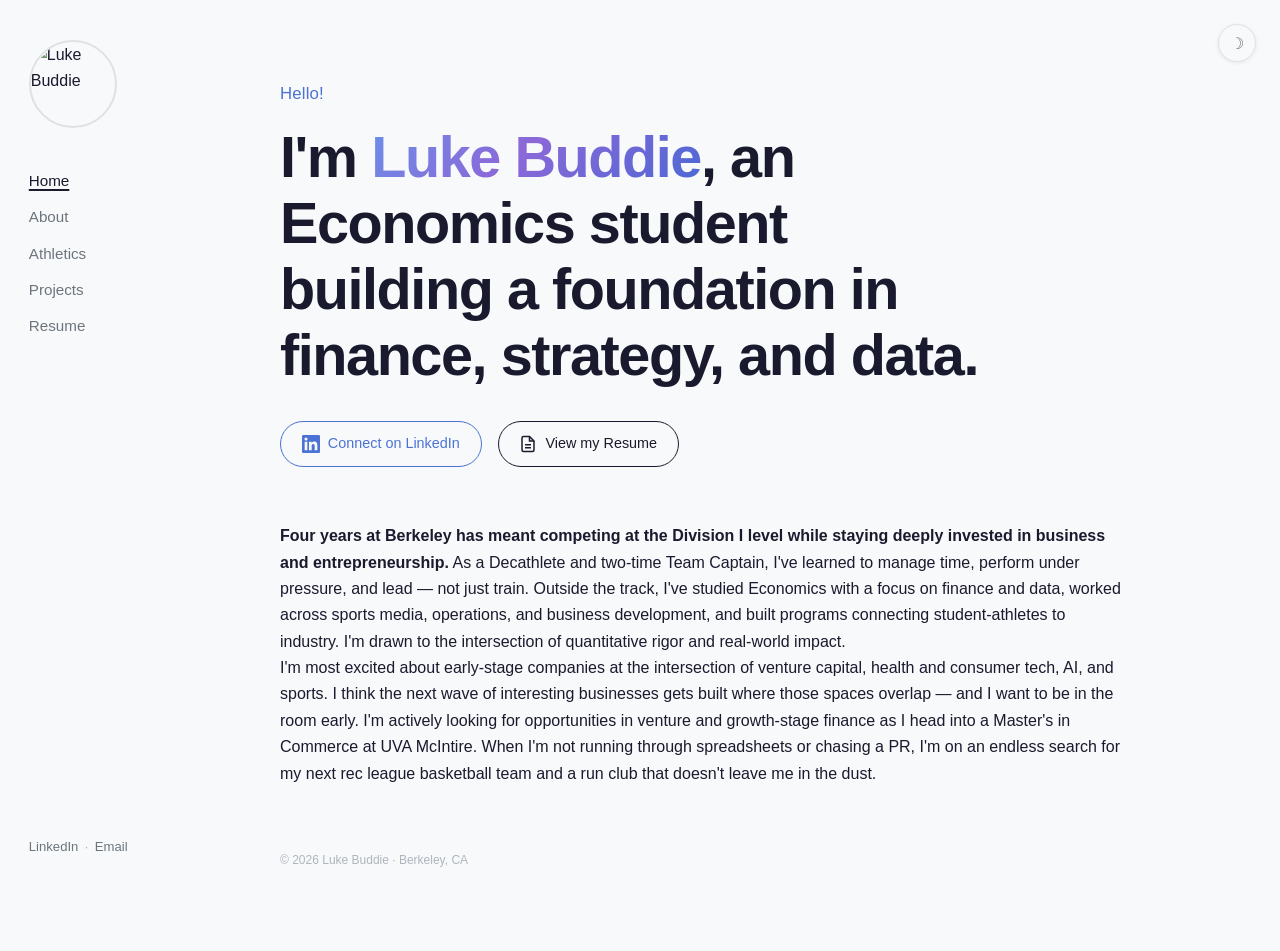
==== commit 2df1b5db: "Add files via upload" ====
--- a/index.html
+++ b/index.html
@@ -47,7 +47,7 @@
         <div class="sport-stage" aria-hidden="true">
             <span class="sport-item" id="sport-el"></span>
         </div>
-        <p class="greeting" id="greeting">Hello!</p>
+        <p class="greeting">Hello!</p>
     </div>
 
     <h1 class="headline">
@@ -74,36 +74,20 @@
         </a>
     </div>
 
-    <div class="body-section">
-        <p>
-            <strong>I'm finishing a B.A. in Economics</strong> with a Certificate in Entrepreneurship &
-            Technology at UC Berkeley. I serve as Team Captain of the Division I Track &amp; Field team,
-            competing in the Decathlon, and Co-President of the Student-Athlete Business Network —
-            connecting 50+ student-athletes across 15 varsity sports with industry leaders.
-        </p>
-        <p>
-            My academic work spans financial modeling, corporate finance, equity research, and
-            econometrics. Projects include LBO models, M&amp;A analyses, VC investment cases, and
-            economics research papers — all available on the <a href="projects.html">Projects</a> page.
-        </p>
-        <p>
-            I'm pursuing a <strong>Master's in Commerce at UVA McIntire</strong> starting 2027, with
-            interests in investment banking, private equity, and strategy consulting. I was awarded
-            the <strong>Golden Bear Award</strong> by Cal Athletics for the highest GPA among male
-            student-athletes on the team.
-        </p>
-        <p>
-            Beyond the classroom, I'm a D1 <a href="athletics.html">Decathlete</a> — 2× Team Captain,
-            4th place Pac-12 finalist, 2nd-Team All-ACC, and 2× All-Academic ACC. Athletics has
-            sharpened my discipline, resilience, and ability to perform under pressure.
-        </p>
+    <!-- Two-column body, like zezhenwu.com -->
+    <div class="home-body">
+        <div class="home-col">
+            <p><strong>Four years at Berkeley has meant competing at the Division I level while staying deeply invested in business and entrepreneurship.</strong> As a Decathlete and two-time Team Captain, I've learned to manage time, perform under pressure, and lead — not just train. Outside the track, I've studied Economics with a focus on finance and data, worked across sports media, operations, and business development, and built programs connecting student-athletes to industry. I'm drawn to the intersection of quantitative rigor and real-world impact.</p>
+        </div>
+        <div class="home-col">
+            <p>I'm most excited about early-stage companies at the intersection of venture capital, health and consumer tech, AI, and sports. I think the next wave of interesting businesses gets built where those spaces overlap — and I want to be in the room early. I'm actively looking for opportunities in venture and growth-stage finance as I head into a Master's in Commerce at UVA McIntire. When I'm not running through spreadsheets or chasing a PR, I'm on an endless search for my next rec league basketball team and a run club that doesn't leave me in the dust.</p>
+        </div>
     </div>
 
     <p class="page-footer">© 2026 Luke Buddie · Berkeley, CA</p>
 </main>
 
 <script>
-    /* ── Theme ── */
     function toggleTheme() {
         const html = document.documentElement;
         const isDark = html.getAttribute('data-theme') === 'dark';
@@ -116,35 +100,25 @@
         document.documentElement.setAttribute('data-theme', savedTheme);
         document.getElementById('theme-btn').textContent = savedTheme === 'dark' ? '☀' : '☽';
     }
+    function toggleMenu() { document.getElementById('mobile-nav').classList.toggle('open'); }
 
-    function toggleMenu() {
-        document.getElementById('mobile-nav').classList.toggle('open');
-    }
-
-    /* ── Sports animation cycling over "Hello!" ── */
     const sports = [
-        { emoji: '🏀', anim: 'basketball', label: 'basketball' },
-        { emoji: '🏃', anim: 'runner',     label: 'runner'     },
-        { emoji: '🏐', anim: 'volleyball', label: 'volleyball' },
+        { emoji: '🏀', cls: 'basketball' },
+        { emoji: '🏃', cls: 'runner'     },
+        { emoji: '🏐', cls: 'volleyball' },
     ];
-
     let sportIdx = 0;
     const sportEl = document.getElementById('sport-el');
-
     function playSport() {
         const s = sports[sportIdx];
         sportEl.textContent = s.emoji;
-        sportEl.className = `sport-item ${s.anim}`;
-
-        // Remove class after animation ends to allow re-trigger
+        sportEl.className = `sport-item ${s.cls}`;
         sportEl.addEventListener('animationend', () => {
             sportEl.className = 'sport-item';
             sportIdx = (sportIdx + 1) % sports.length;
-            setTimeout(playSport, 1800); // pause between sports
+            setTimeout(playSport, 1800);
         }, { once: true });
     }
-
-    // Start after a short delay
     setTimeout(playSport, 800);
 </script>
 </body>
